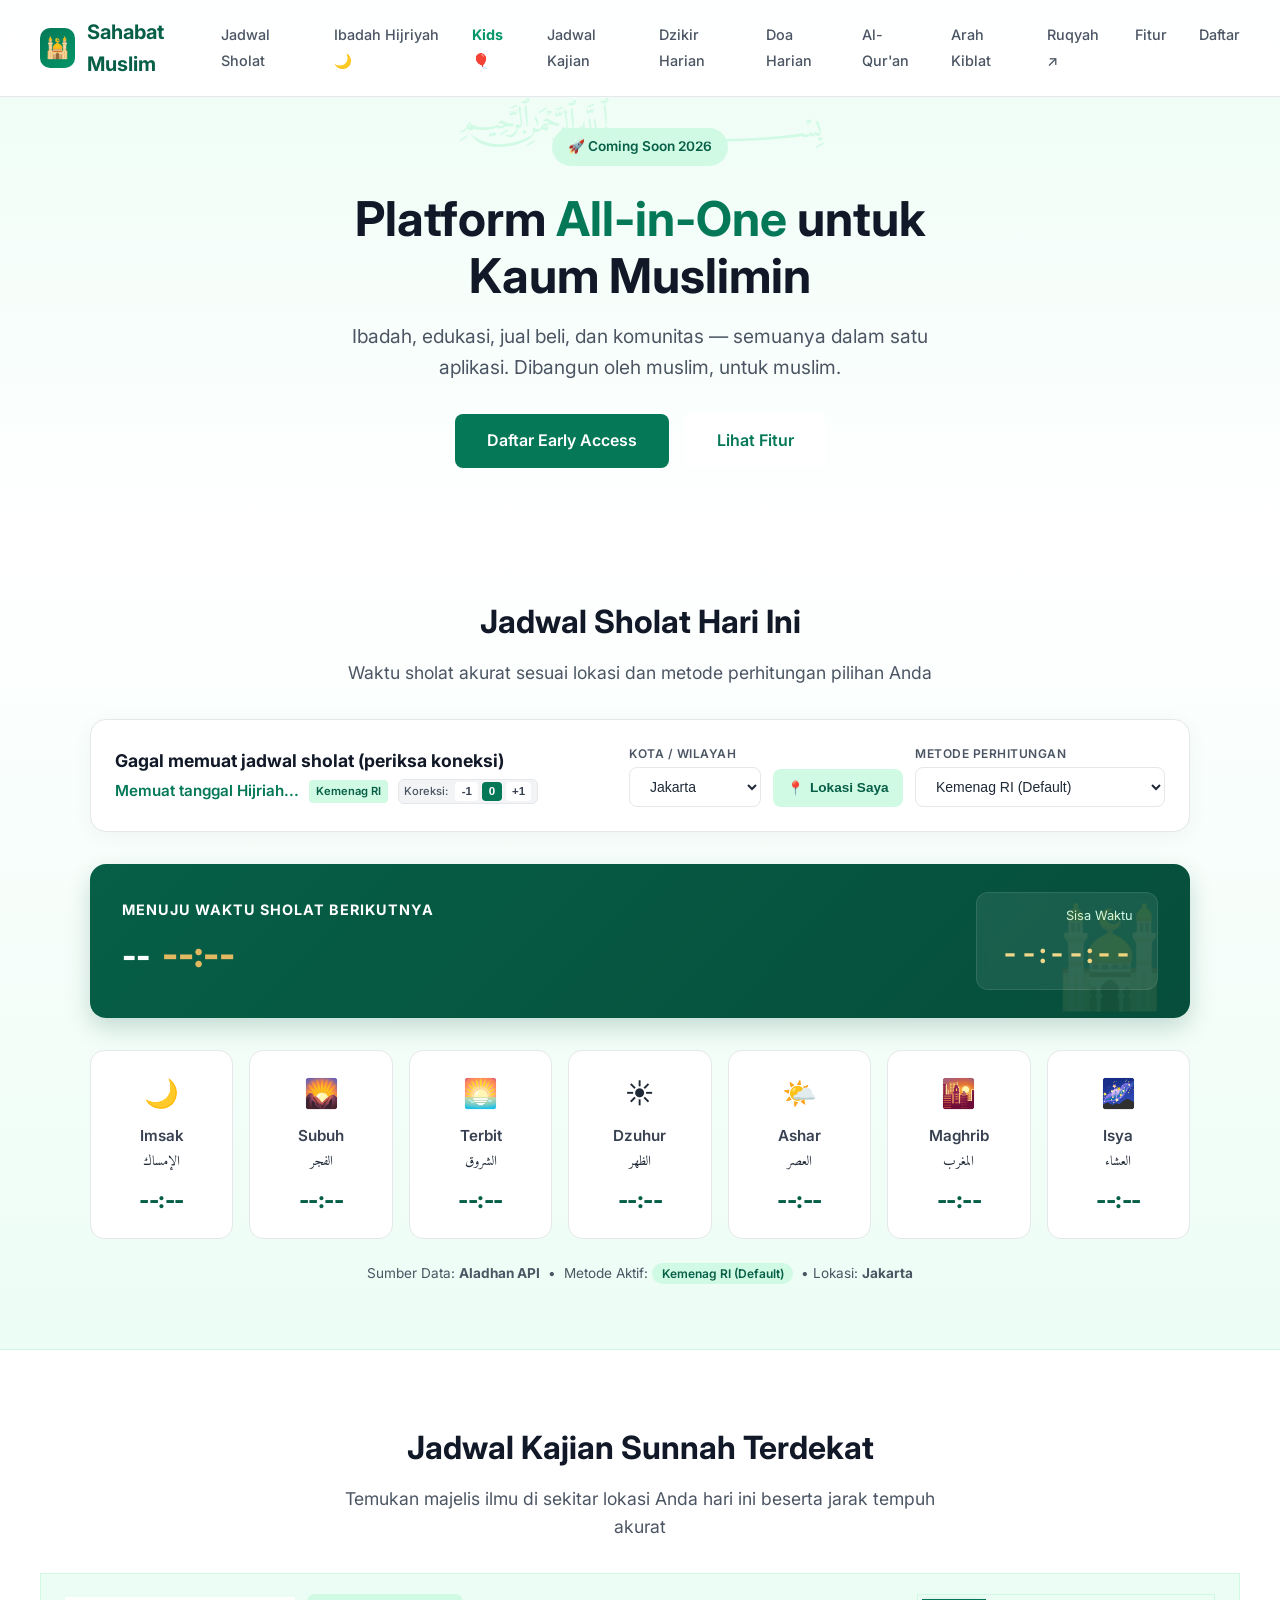
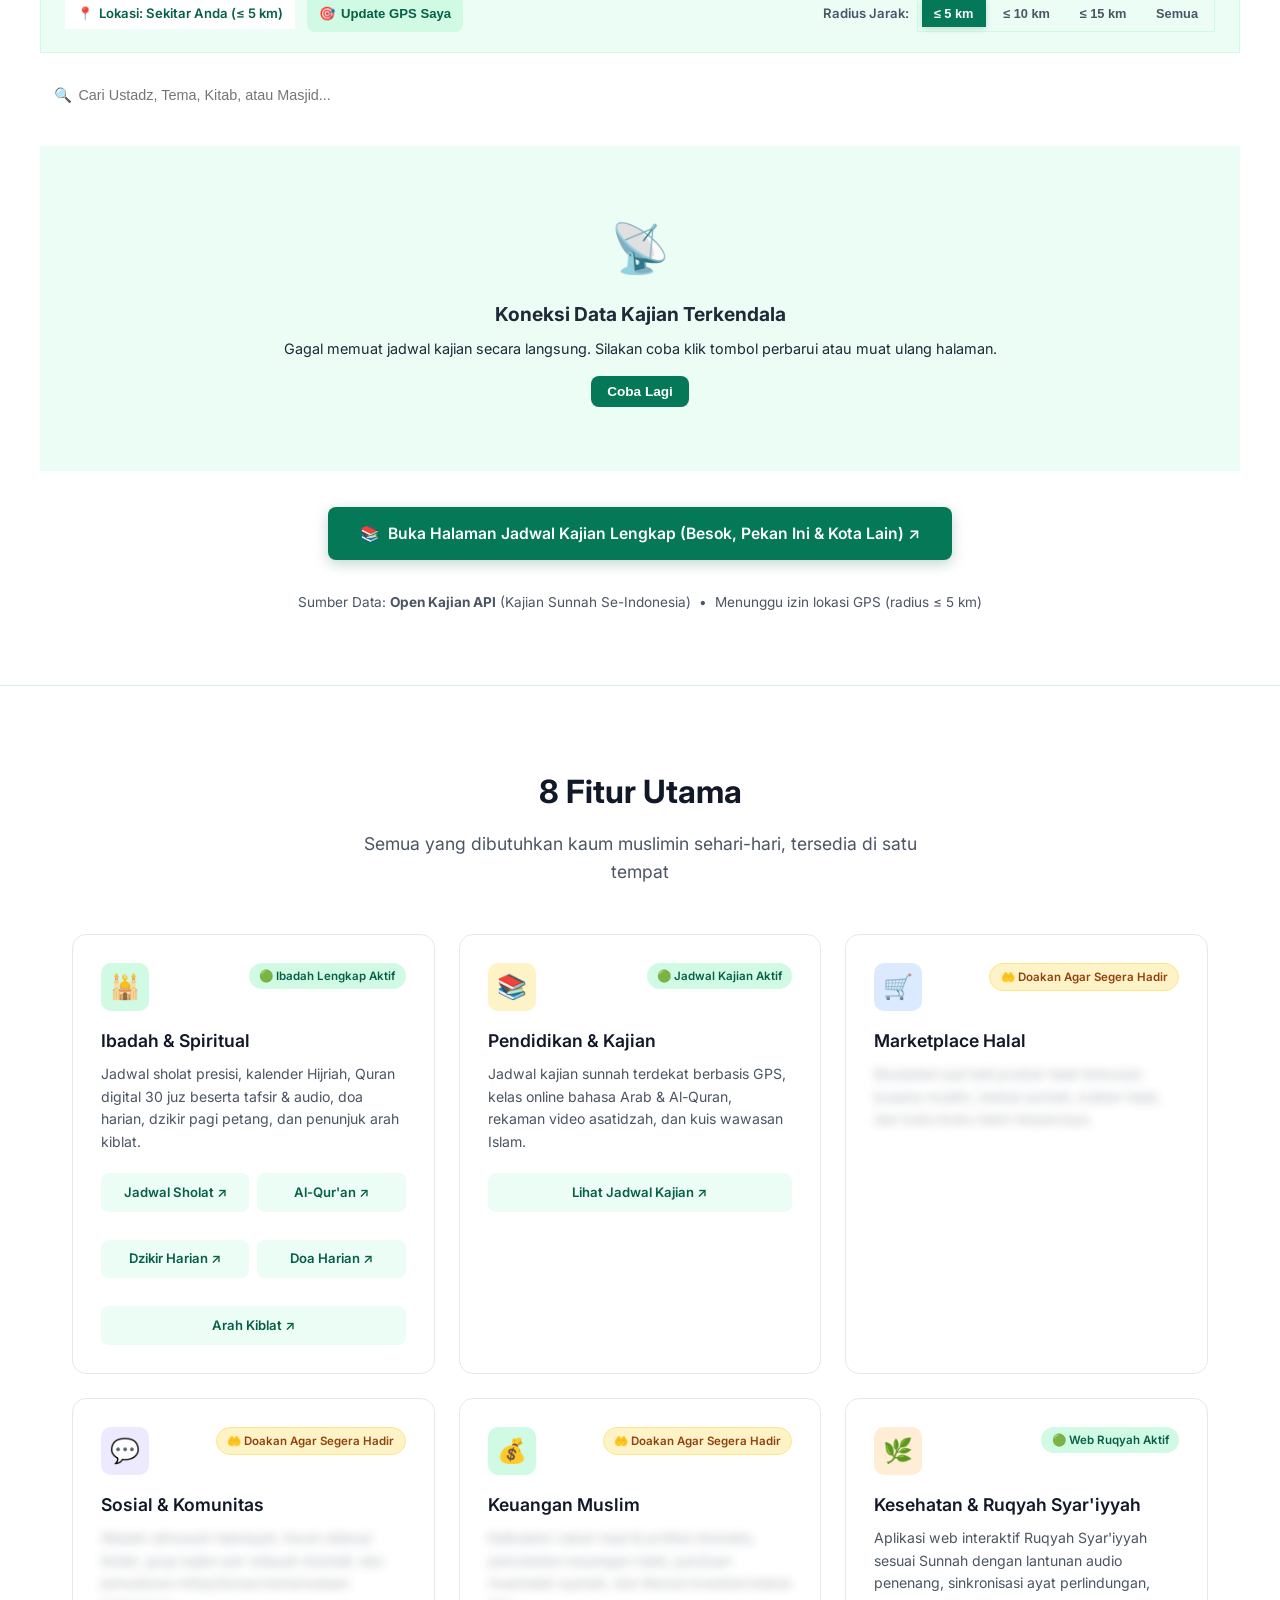
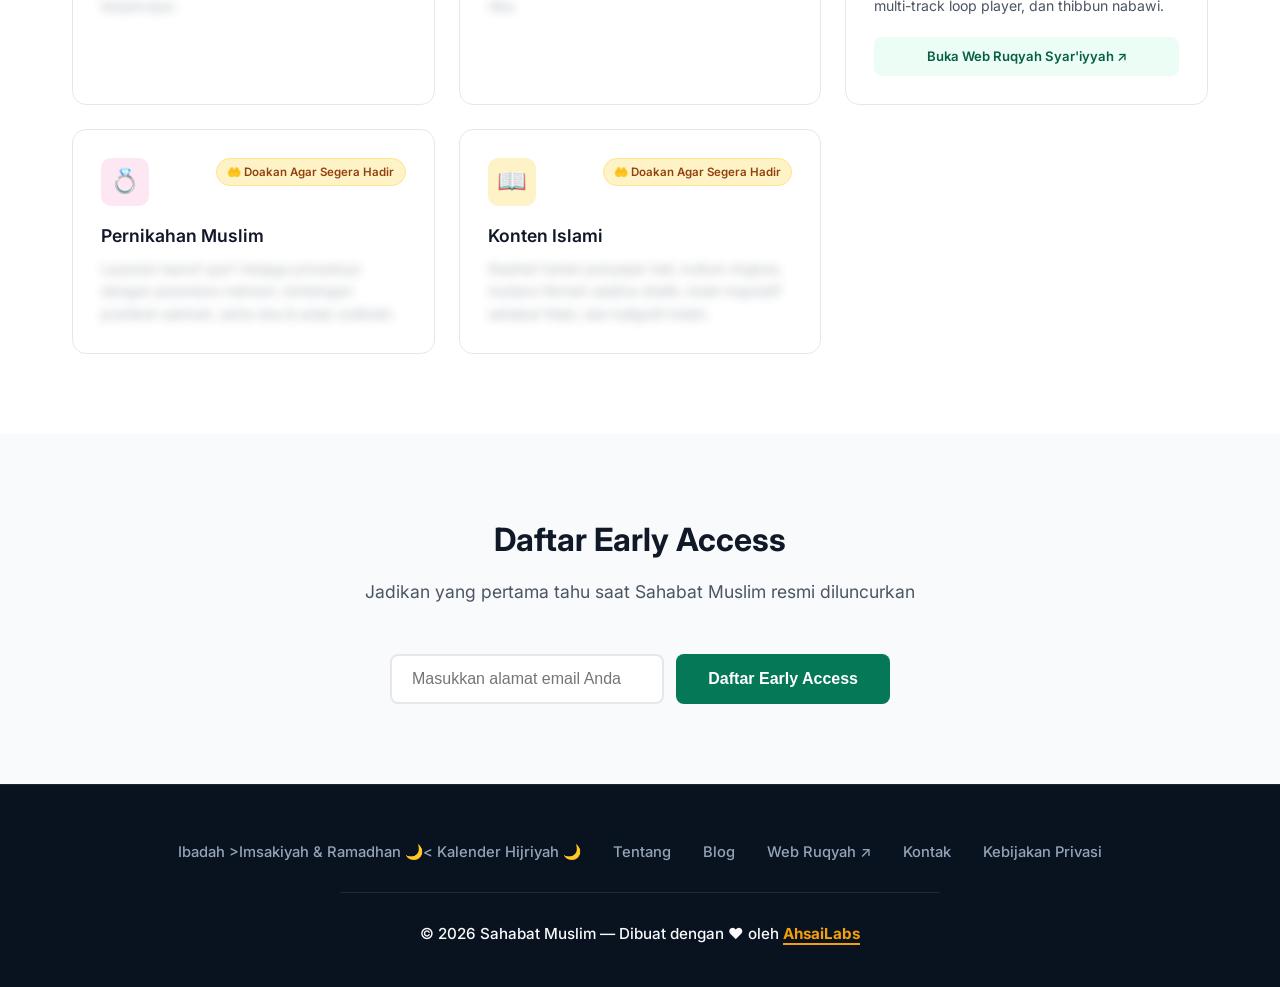
==== index.html @ ee421954 "feat(kids): add Sahabat Muslim Kids hub with 15 curated Sunnah channels and parental timer" ====
<!DOCTYPE html>
<html lang="id">
<head>
    <meta charset="UTF-8">
    <meta name="viewport" content="width=device-width, initial-scale=1.0">
    <title>Sahabat Muslim — Platform All-in-One untuk Kaum Muslimin</title>
    <link rel="preconnect" href="https://fonts.googleapis.com">
    <link href="https://fonts.googleapis.com/css2?family=Inter:wght@400;500;600;700&family=Amiri:wght@400;700&display=swap" rel="stylesheet">
    <style>
        :root {
            --green-900: #064e3b;
            --green-800: #065f46;
            --green-700: #047857;
            --green-600: #059669;
            --green-500: #10b981;
            --green-100: #d1fae5;
            --green-50: #ecfdf5;
            --gold-500: #d4a843;
            --gold-400: #e2b960;
            --gold-300: #f0d78a;
            --white: #ffffff;
            --gray-50: #f9fafb;
            --gray-100: #f3f4f6;
            --gray-200: #e5e7eb;
            --gray-600: #4b5563;
            --gray-700: #374151;
            --gray-800: #1f2937;
            --gray-900: #111827;
        }

        * {
            margin: 0;
            padding: 0;
            box-sizing: border-box;
        }

        body {
            font-family: 'Inter', sans-serif;
            color: var(--gray-800);
            background: var(--white);
            line-height: 1.6;
        }

        .arabic {
            font-family: 'Amiri', serif;
        }

        /* Navigation */
        nav {
            position: fixed;
            top: 0;
            width: 100%;
            background: rgba(255,255,255,0.95);
            backdrop-filter: blur(10px);
            border-bottom: 1px solid var(--gray-200);
            z-index: 100;
            padding: 1rem 2rem;
        }

        .nav-inner {
            max-width: 1200px;
            margin: 0 auto;
            display: flex;
            justify-content: space-between;
            align-items: center;
        }

        .logo {
            display: flex;
            align-items: center;
            gap: 0.75rem;
            text-decoration: none;
            color: var(--green-800);
        }

        .logo-icon {
            width: 40px;
            height: 40px;
            background: linear-gradient(135deg, var(--green-700), var(--green-600));
            border-radius: 10px;
            display: flex;
            align-items: center;
            justify-content: center;
            color: white;
            font-size: 1.25rem;
        }

        .logo-text {
            font-weight: 700;
            font-size: 1.25rem;
        }

        .nav-links {
            display: flex;
            gap: 2rem;
            list-style: none;
        }

        .nav-links a {
            text-decoration: none;
            color: var(--gray-600);
            font-weight: 500;
            font-size: 0.9rem;
            transition: color 0.2s;
        }

        .nav-links a:hover {
            color: var(--green-700);
        }

        .mobile-menu-btn {
            display: none;
            background: transparent;
            border: 1px solid var(--gray-200);
            border-radius: 8px;
            width: 40px;
            height: 40px;
            font-size: 1.35rem;
            color: var(--gray-700);
            cursor: pointer;
            align-items: center;
            justify-content: center;
            transition: all 0.2s;
        }

        .mobile-menu-btn:hover {
            background: var(--gray-100);
            color: var(--green-800);
        }

        .mobile-menu-btn * {
            pointer-events: none;
        }

        /* Hero */
        .hero {
            padding: 8rem 2rem 4rem;
            background: linear-gradient(180deg, var(--green-50) 0%, var(--white) 100%);
            text-align: center;
            position: relative;
            overflow: hidden;
        }

        .hero::before {
            content: '﷽';
            position: absolute;
            top: 6rem;
            left: 50%;
            transform: translateX(-50%);
            font-size: 2rem;
            color: var(--green-100);
            font-family: 'Amiri', serif;
        }

        .hero-badge {
            display: inline-block;
            background: var(--green-100);
            color: var(--green-800);
            padding: 0.5rem 1rem;
            border-radius: 999px;
            font-size: 0.85rem;
            font-weight: 600;
            margin-bottom: 1.5rem;
        }

        .hero h1 {
            font-size: 3rem;
            font-weight: 700;
            color: var(--gray-900);
            margin-bottom: 1rem;
            line-height: 1.2;
        }

        .hero h1 span {
            color: var(--green-700);
        }

        .hero-subtitle {
            font-size: 1.2rem;
            color: var(--gray-600);
            max-width: 600px;
            margin: 0 auto 2rem;
        }

        .hero-cta {
            display: flex;
            gap: 1rem;
            justify-content: center;
            flex-wrap: wrap;
        }

        .btn {
            padding: 0.875rem 2rem;
            border-radius: 8px;
            font-weight: 600;
            font-size: 1rem;
            text-decoration: none;
            transition: all 0.2s;
            border: none;
            cursor: pointer;
        }

        .btn-primary {
            background: var(--green-700);
            color: white;
        }

        .btn-primary:hover {
            background: var(--green-800);
            transform: translateY(-1px);
        }

        .btn-secondary {
            background: white;
            color: var(--green-700);
            border: 2px solid var(--green-200);
        }

        .btn-secondary:hover {
            border-color: var(--green-500);
            background: var(--green-50);
        }

        /* Features */
        .features {
            padding: 5rem 2rem;
            max-width: 1200px;
            margin: 0 auto;
        }

        .section-header {
            text-align: center;
            margin-bottom: 3rem;
        }

        .section-header h2 {
            font-size: 2rem;
            font-weight: 700;
            color: var(--gray-900);
            margin-bottom: 0.75rem;
        }

        .section-header p {
            color: var(--gray-600);
            font-size: 1.1rem;
            max-width: 600px;
            margin: 0 auto;
        }

        .features-grid {
            display: grid;
            grid-template-columns: repeat(auto-fit, minmax(280px, 1fr));
            gap: 1.5rem;
        }

        .feature-card {
            padding: 1.75rem;
            border-radius: 14px;
            border: 1px solid var(--gray-200);
            background: var(--white);
            transition: all 0.3s;
            display: flex;
            flex-direction: column;
            justify-content: flex-start;
            position: relative;
        }

        .feature-card:hover {
            border-color: var(--green-200);
            box-shadow: 0 4px 20px rgba(5, 150, 105, 0.08);
            transform: translateY(-2px);
        }

        .feature-card-header {
            display: flex;
            justify-content: space-between;
            align-items: flex-start;
            margin-bottom: 1rem;
            gap: 0.5rem;
        }

        .feature-icon {
            width: 48px;
            height: 48px;
            border-radius: 10px;
            display: flex;
            align-items: center;
            justify-content: center;
            font-size: 1.5rem;
            flex-shrink: 0;
        }

        .feature-status-badge {
            display: inline-flex;
            align-items: center;
            gap: 0.3rem;
            padding: 0.25rem 0.65rem;
            border-radius: 999px;
            font-size: 0.72rem;
            font-weight: 600;
            white-space: nowrap;
        }

        .feature-status-badge.status-live {
            background: var(--green-100);
            color: var(--green-800);
            border: 1px solid var(--green-200);
        }

        .feature-status-badge.status-pending {
            background: #fef3c7;
            color: #92400e;
            border: 1px solid #fde68a;
        }

        .feature-card h3 {
            font-size: 1.1rem;
            font-weight: 600;
            color: var(--gray-900);
            margin-bottom: 0.5rem;
        }

        .feature-detail p {
            color: var(--gray-600);
            font-size: 0.88rem;
            line-height: 1.6;
            margin: 0;
        }

        /* Detail diblur untuk fitur yang belum tersedia kecuali jika ?isdev=1 */
        .feature-card.is-pending .feature-detail {
            position: relative;
            filter: blur(5px);
            opacity: 0.45;
            user-select: none;
            -webkit-user-select: none;
            pointer-events: none;
            transition: filter 0.3s ease, opacity 0.3s ease;
        }

        body.is-dev .feature-card.is-pending .feature-detail {
            filter: none !important;
            opacity: 1 !important;
            user-select: auto !important;
            -webkit-user-select: auto !important;
            pointer-events: auto !important;
        }

        .feature-card-btn {
            display: inline-flex;
            align-items: center;
            justify-content: center;
            width: 100%;
            padding: 0.55rem 0.85rem;
            border-radius: 8px;
            font-size: 0.82rem;
            font-weight: 600;
            text-decoration: none;
            margin-top: 1.25rem;
            cursor: pointer;
            transition: all 0.2s ease;
            box-sizing: border-box;
            border: none;
        }

        .feature-card-btn.btn-live {
            background: var(--green-50);
            color: var(--green-800);
            border: 1px solid var(--green-200);
        }

        .feature-card-btn.btn-live:hover {
            background: var(--green-700);
            color: #ffffff;
            border-color: var(--green-700);
        }

        .fi-green { background: var(--green-100); color: var(--green-700); }
        .fi-gold { background: #fef3c7; color: #b45309; }
        .fi-blue { background: #dbeafe; color: #1d4ed8; }
        .fi-purple { background: #ede9fe; color: #7c3aed; }
        .fi-pink { background: #fce7f3; color: #be185d; }
        .fi-orange { background: #ffedd5; color: #c2410c; }



        /* Email Signup */
        .signup {
            padding: 5rem 2rem;
            text-align: center;
            background: var(--gray-50);
        }

        .signup-form {
            display: flex;
            gap: 0.75rem;
            justify-content: center;
            flex-wrap: wrap;
            max-width: 500px;
            margin: 1.5rem auto 0;
        }

        .signup-form input {
            flex: 1;
            min-width: 250px;
            padding: 0.875rem 1.25rem;
            border: 2px solid var(--gray-200);
            border-radius: 8px;
            font-size: 1rem;
            outline: none;
            transition: border-color 0.2s;
        }

        .signup-form input:focus {
            border-color: var(--green-500);
        }

        /* Footer */
        footer {
            padding: 3.5rem 2rem 2.5rem;
            background: #09131f;
            color: #e2e8f0;
            text-align: center;
            border-top: 1px solid rgba(255, 255, 255, 0.08);
        }

        .footer-inner {
            max-width: 1200px;
            margin: 0 auto;
        }

        .footer-links {
            display: flex;
            gap: 2rem;
            justify-content: center;
            margin-bottom: 1.5rem;
            flex-wrap: wrap;
        }

        .footer-links a {
            color: #94a3b8;
            text-decoration: none;
            font-size: 0.92rem;
            font-weight: 500;
            transition: color 0.2s;
        }

        .footer-links a:hover {
            color: #ffffff;
        }

        .footer-divider {
            border-top: 1px solid #1e293b;
            margin: 1.75rem auto;
            max-width: 600px;
        }

        .footer-copy {
            font-size: 0.95rem;
            color: #f8fafc;
            line-height: 1.7;
            font-weight: 500;
        }

        .footer-copy a {
            color: #f59e0b;
            font-weight: 700;
            text-decoration: underline;
            text-underline-offset: 4px;
            text-decoration-thickness: 1.5px;
            transition: color 0.2s, text-decoration-color 0.2s;
        }

        .footer-copy a:hover {
            color: #fbbf24;
            text-decoration-color: #fbbf24;
        }

        /* Jadwal Sholat Section */
        .prayer-section {
            padding: 4rem 2rem;
            background: linear-gradient(180deg, #ffffff 0%, var(--green-50) 100%);
            border-bottom: 1px solid var(--green-100);
        }

        .prayer-container {
            max-width: 1100px;
            margin: 0 auto;
        }

        .prayer-topbar {
            background: white;
            padding: 1.5rem;
            border-radius: 16px;
            border: 1px solid var(--gray-200);
            box-shadow: 0 4px 20px rgba(6, 78, 59, 0.05);
            margin-bottom: 2rem;
            display: flex;
            flex-wrap: wrap;
            gap: 1.25rem;
            justify-content: space-between;
            align-items: center;
        }

        .prayer-info-meta {
            display: flex;
            flex-direction: column;
            gap: 0.25rem;
        }

        .prayer-date-gregorian {
            font-size: 1.1rem;
            font-weight: 700;
            color: var(--gray-900);
        }

        .prayer-hijri-wrap {
            display: flex;
            align-items: center;
            gap: 0.6rem;
            flex-wrap: wrap;
        }

        .prayer-date-hijri {
            font-size: 0.95rem;
            color: var(--green-700);
            font-weight: 600;
        }

        .hijri-source-tag {
            font-size: 0.7rem;
            background: var(--green-100);
            color: var(--green-800);
            padding: 0.15rem 0.45rem;
            border-radius: 4px;
            font-weight: 600;
        }

        .hijri-adj-controls {
            display: inline-flex;
            align-items: center;
            gap: 0.25rem;
            background: var(--gray-100);
            padding: 0.15rem 0.35rem;
            border-radius: 6px;
            border: 1px solid var(--gray-200);
        }

        .hijri-adj-label {
            font-size: 0.7rem;
            color: var(--gray-600);
            font-weight: 500;
            padding-right: 0.2rem;
        }

        .hijri-adj-btn {
            background: white;
            border: 1px solid var(--gray-300);
            border-radius: 4px;
            padding: 0.15rem 0.4rem;
            font-size: 0.72rem;
            font-weight: 600;
            color: var(--gray-700);
            cursor: pointer;
            line-height: 1.2;
            transition: all 0.15s;
        }

        .hijri-adj-btn:hover {
            background: var(--green-50);
            border-color: var(--green-600);
            color: var(--green-800);
        }

        .hijri-adj-btn.active {
            background: var(--green-700);
            border-color: var(--green-700);
            color: white;
        }

        .prayer-controls {
            display: flex;
            flex-wrap: wrap;
            gap: 0.75rem;
            align-items: center;
        }

        .prayer-control-group {
            display: flex;
            flex-direction: column;
            gap: 0.25rem;
        }

        .prayer-control-group label {
            font-size: 0.75rem;
            font-weight: 600;
            text-transform: uppercase;
            letter-spacing: 0.5px;
            color: var(--gray-600);
        }

        .prayer-select {
            padding: 0.6rem 1rem;
            border: 1.5px solid var(--gray-200);
            border-radius: 8px;
            font-size: 0.875rem;
            color: var(--gray-800);
            background: white;
            outline: none;
            cursor: pointer;
            transition: all 0.2s;
            max-width: 250px;
        }

        .prayer-select:focus {
            border-color: var(--green-500);
            box-shadow: 0 0 0 3px rgba(16, 185, 129, 0.15);
        }

        .btn-gps {
            padding: 0.6rem 0.9rem;
            background: var(--green-100);
            color: var(--green-800);
            border: 1px solid var(--green-200);
            border-radius: 8px;
            font-size: 0.85rem;
            font-weight: 600;
            cursor: pointer;
            transition: all 0.2s;
            align-self: flex-end;
            display: flex;
            align-items: center;
            gap: 0.35rem;
            height: 38px;
        }

        .btn-gps:hover {
            background: var(--green-600);
            color: white;
        }

        /* Next Prayer Banner */
        .prayer-banner {
            background: linear-gradient(135deg, var(--green-800) 0%, var(--green-900) 100%);
            color: white;
            border-radius: 16px;
            padding: 1.75rem 2rem;
            margin-bottom: 2rem;
            display: flex;
            flex-wrap: wrap;
            justify-content: space-between;
            align-items: center;
            gap: 1.5rem;
            position: relative;
            overflow: hidden;
            box-shadow: 0 10px 25px rgba(6, 78, 59, 0.2);
        }

        .prayer-banner::after {
            content: '🕌';
            position: absolute;
            right: 20px;
            bottom: -15px;
            font-size: 6rem;
            opacity: 0.1;
            pointer-events: none;
        }

        .prayer-banner-text h3 {
            font-size: 0.9rem;
            text-transform: uppercase;
            letter-spacing: 1px;
            color: var(--green-200);
            margin-bottom: 0.35rem;
        }

        .prayer-banner-name {
            font-size: 2rem;
            font-weight: 800;
            color: var(--white);
            display: flex;
            align-items: baseline;
            gap: 0.75rem;
        }

        .prayer-banner-name .banner-time {
            color: var(--gold-400);
            font-size: 2.25rem;
        }

        .prayer-countdown-wrap {
            text-align: right;
            background: rgba(255, 255, 255, 0.08);
            backdrop-filter: blur(5px);
            padding: 0.85rem 1.5rem;
            border-radius: 12px;
            border: 1px solid rgba(255, 255, 255, 0.1);
        }

        .prayer-countdown-label {
            font-size: 0.8rem;
            color: var(--green-100);
            margin-bottom: 0.25rem;
        }

        .prayer-countdown-val {
            font-size: 1.75rem;
            font-weight: 700;
            color: var(--gold-300);
            letter-spacing: 1px;
            font-variant-numeric: tabular-nums;
        }

        /* Prayer Cards Grid */
        .prayer-grid {
            display: grid;
            grid-template-columns: repeat(auto-fit, minmax(130px, 1fr));
            gap: 1rem;
        }

        .prayer-card {
            background: white;
            border: 1.5px solid var(--gray-200);
            border-radius: 14px;
            padding: 1.25rem 1rem;
            text-align: center;
            transition: all 0.3s;
            position: relative;
        }

        .prayer-card:hover {
            transform: translateY(-3px);
            box-shadow: 0 6px 20px rgba(6, 78, 59, 0.08);
            border-color: var(--green-500);
        }

        .prayer-card.active {
            border-color: var(--green-600);
            background: linear-gradient(180deg, var(--green-50) 0%, #ffffff 100%);
            box-shadow: 0 0 0 2px var(--green-500), 0 8px 20px rgba(16, 185, 129, 0.15);
        }

        .prayer-card.active::before {
            content: 'Sedang Berlangsung';
            position: absolute;
            top: -10px;
            left: 50%;
            transform: translateX(-50%);
            background: var(--green-600);
            color: white;
            font-size: 0.65rem;
            font-weight: 700;
            padding: 0.15rem 0.5rem;
            border-radius: 999px;
            white-space: nowrap;
        }

        .prayer-card-icon {
            font-size: 1.75rem;
            margin-bottom: 0.5rem;
        }

        .prayer-card-name {
            font-size: 0.95rem;
            font-weight: 600;
            color: var(--gray-700);
            margin-bottom: 0.25rem;
        }

        .prayer-card-name-ar {
            font-family: 'Amiri', serif;
            font-size: 0.85rem;
            color: var(--gray-500);
            margin-bottom: 0.5rem;
        }

        .prayer-card-time {
            font-size: 1.4rem;
            font-weight: 800;
            color: var(--green-800);
            letter-spacing: -0.5px;
        }

        .prayer-method-note {
            margin-top: 1.5rem;
            text-align: center;
            font-size: 0.85rem;
            color: var(--gray-600);
            display: flex;
            align-items: center;
            justify-content: center;
            gap: 0.5rem;
            flex-wrap: wrap;
        }

        .prayer-method-badge {
            background: var(--green-100);
            color: var(--green-800);
            padding: 0.2rem 0.6rem;
            border-radius: 999px;
            font-size: 0.75rem;
            font-weight: 600;
        }

        /* Jadwal Kajian Section */
        .kajian-section {
            padding: 4.5rem 2rem;
            background: #ffffff;
            border-bottom: 1px solid var(--green-100);
        }

        .kajian-container {
            max-width: 1200px;
            margin: 0 auto;
        }

        .kajian-topbar {
            display: flex;
            flex-wrap: wrap;
            justify-content: space-between;
            align-items: center;
            gap: 1rem;
            margin-bottom: 1.5rem;
            padding: 1.25rem 1.5rem;
            background: var(--green-50);
            border: 1px solid var(--green-100);
            border-radius: var(--radius-lg);
        }

        .kajian-loc-status {
            display: flex;
            align-items: center;
            gap: 0.75rem;
            flex-wrap: wrap;
        }

        .loc-badge {
            display: inline-flex;
            align-items: center;
            gap: 0.4rem;
            padding: 0.35rem 0.75rem;
            background: #ffffff;
            border: 1px solid var(--green-200);
            border-radius: var(--radius-full);
            font-size: 0.82rem;
            font-weight: 600;
            color: var(--green-800);
        }

        .loc-badge.active {
            background: var(--green-700);
            color: #ffffff;
            border-color: var(--green-700);
        }

        .kajian-filters {
            display: flex;
            flex-wrap: wrap;
            gap: 0.75rem;
            align-items: center;
            margin-bottom: 2rem;
        }

        .kajian-search-wrap {
            position: relative;
            flex: 1 1 280px;
        }

        .kajian-search-input {
            width: 100%;
            padding: 0.65rem 1rem 0.65rem 2.4rem;
            border: 1.5px solid var(--green-200);
            border-radius: var(--radius-md);
            background: #ffffff;
            font-size: 0.9rem;
            color: var(--gray-800);
            outline: none;
            transition: all 0.2s ease;
        }

        .kajian-search-input:focus {
            border-color: var(--green-600);
            box-shadow: 0 0 0 3px rgba(10, 92, 54, 0.12);
        }

        .kajian-search-icon {
            position: absolute;
            left: 0.85rem;
            top: 50%;
            transform: translateY(-50%);
            font-size: 0.9rem;
            color: var(--gray-400);
            pointer-events: none;
        }

        .radius-pill-group {
            display: flex;
            gap: 0.35rem;
            background: var(--green-50);
            padding: 0.25rem;
            border-radius: var(--radius-md);
            border: 1px solid var(--green-100);
        }

        .radius-pill {
            padding: 0.4rem 0.75rem;
            border-radius: var(--radius-sm);
            border: none;
            background: transparent;
            font-size: 0.8rem;
            font-weight: 600;
            color: var(--gray-600);
            cursor: pointer;
            transition: all 0.2s ease;
        }

        .radius-pill:hover {
            color: var(--green-700);
        }

        .radius-pill.active {
            background: var(--green-700);
            color: #ffffff;
            box-shadow: 0 2px 6px rgba(10, 92, 54, 0.2);
        }

        .kajian-grid {
            display: grid;
            grid-template-columns: repeat(auto-fill, minmax(350px, 1fr));
            gap: 1.5rem;
        }

        .kajian-card {
            background: #ffffff;
            border: 1.5px solid var(--green-100);
            border-radius: var(--radius-lg);
            padding: 1.5rem;
            display: flex;
            flex-direction: column;
            justify-content: space-between;
            transition: all 0.25s ease;
            position: relative;
            overflow: hidden;
        }

        .kajian-card:hover {
            border-color: var(--green-400);
            transform: translateY(-3px);
            box-shadow: 0 12px 24px -10px rgba(10, 92, 54, 0.15);
        }

        .kajian-card-top {
            display: flex;
            align-items: center;
            justify-content: space-between;
            gap: 0.5rem;
            margin-bottom: 0.85rem;
        }

        .distance-tag {
            display: inline-flex;
            align-items: center;
            gap: 0.3rem;
            padding: 0.3rem 0.65rem;
            border-radius: var(--radius-full);
            font-size: 0.75rem;
            font-weight: 700;
            background: var(--green-100);
            color: var(--green-800);
            letter-spacing: 0.02em;
        }

        .distance-tag.near {
            background: #ecfdf5;
            color: #047857;
            border: 1px solid #a7f3d0;
        }

        .distance-tag.mid {
            background: #fffbeb;
            color: #b45309;
            border: 1px solid #fde68a;
        }

        .distance-tag.far {
            background: var(--gray-100);
            color: var(--gray-600);
        }

        .time-status-tag {
            display: inline-flex;
            align-items: center;
            gap: 0.25rem;
            padding: 0.25rem 0.6rem;
            border-radius: var(--radius-full);
            font-size: 0.72rem;
            font-weight: 700;
            letter-spacing: 0.02em;
            white-space: nowrap;
        }

        .time-status-tag.ongoing {
            background: #dcfce7;
            color: #15803d;
            border: 1px solid #86efac;
            animation: pulseOngoing 2s infinite ease-in-out;
        }

        .time-status-tag.upcoming {
            background: #e0f2fe;
            color: #0369a1;
            border: 1px solid #7dd3fc;
        }

        .time-status-tag.passed {
            background: #f3f4f6;
            color: #6b7280;
            border: 1px solid #e5e7eb;
        }

        @keyframes pulseOngoing {
            0%, 100% { opacity: 1; }
            50% { opacity: 0.75; }
        }

        .audience-tag {
            font-size: 0.72rem;
            font-weight: 600;
            padding: 0.25rem 0.55rem;
            border-radius: var(--radius-sm);
            background: var(--gold-100);
            color: var(--gold-800);
        }

        .kajian-speaker {
            font-size: 0.85rem;
            font-weight: 700;
            color: var(--gold-700);
            margin-bottom: 0.35rem;
            display: flex;
            align-items: center;
            gap: 0.35rem;
        }

        .kajian-title {
            font-size: 1.1rem;
            font-weight: 800;
            color: var(--gray-900);
            line-height: 1.4;
            margin-bottom: 0.75rem;
        }

        .kajian-meta {
            margin-top: auto;
            padding-top: 1rem;
            border-top: 1px solid var(--gray-100);
            display: flex;
            flex-direction: column;
            gap: 0.5rem;
            font-size: 0.82rem;
            color: var(--gray-600);
        }

        .kajian-meta-row {
            display: flex;
            align-items: flex-start;
            gap: 0.5rem;
        }

        .kajian-meta-icon {
            font-size: 0.95rem;
            line-height: 1.2;
            flex-shrink: 0;
        }

        .kajian-actions {
            margin-top: 1.25rem;
            padding-top: 1rem;
            border-top: 1px dashed var(--gray-200);
            display: flex;
            gap: 0.5rem;
        }

        .btn-maps {
            flex: 1;
            display: inline-flex;
            align-items: center;
            justify-content: center;
            gap: 0.4rem;
            padding: 0.55rem 0.85rem;
            background: var(--green-50);
            border: 1.5px solid var(--green-200);
            color: var(--green-800);
            border-radius: var(--radius-md);
            font-size: 0.8rem;
            font-weight: 700;
            text-decoration: none;
            transition: all 0.2s ease;
        }

        .btn-maps:hover {
            background: var(--green-700);
            color: #ffffff;
            border-color: var(--green-700);
        }

        .btn-share {
            display: inline-flex;
            align-items: center;
            justify-content: center;
            padding: 0.55rem 0.75rem;
            background: #ffffff;
            border: 1.5px solid var(--gray-200);
            color: var(--gray-700);
            border-radius: var(--radius-md);
            font-size: 0.8rem;
            font-weight: 600;
            cursor: pointer;
            transition: all 0.2s ease;
        }

        .btn-share:hover {
            background: var(--gray-50);
            border-color: var(--gray-300);
        }

        .kajian-empty {
            grid-column: 1 / -1;
            text-align: center;
            padding: 4rem 2rem;
            background: var(--green-50);
            border: 2px dashed var(--green-200);
            border-radius: var(--radius-lg);
        }

        .kajian-empty-icon {
            font-size: 3rem;
            margin-bottom: 0.75rem;
        }

        .kajian-empty h3 {
            font-size: 1.2rem;
            color: var(--gray-800);
            margin-bottom: 0.5rem;
        }

        .kajian-empty p {
            font-size: 0.9rem;
            color: var(--gray-500);
        }

        /* Responsive */
        @media (max-width: 768px) {
            .hero h1 { font-size: 2rem; }
            .mobile-menu-btn { display: inline-flex; }
            .nav-links {
                position: fixed;
                top: 70px;
                left: 0;
                width: 100%;
                background: rgba(255, 255, 255, 0.98);
                backdrop-filter: blur(12px);
                -webkit-backdrop-filter: blur(12px);
                border-bottom: 1px solid var(--gray-200);
                box-shadow: 0 12px 30px rgba(0,0,0,0.12);
                flex-direction: column;
                gap: 0;
                padding: 0.5rem 1.25rem 1.25rem;
                max-height: calc(100vh - 70px);
                overflow-y: auto;
                display: none;
                z-index: 99;
            }
            .nav-links.active {
                display: flex;
                animation: navSlideDown 0.2s ease-out forwards;
            }
            .nav-links li {
                border-bottom: 1px solid var(--gray-100);
            }
            .nav-links li:last-child {
                border-bottom: none;
            }
            .nav-links a {
                display: flex;
                align-items: center;
                padding: 0.8rem 0.5rem;
                font-size: 0.95rem;
                font-weight: 600;
                color: var(--gray-800);
            }
            .nav-links a:hover,
            .nav-links a.active {
                color: var(--green-700);
                background: var(--green-50);
                border-radius: 8px;
            }

            .prayer-topbar { flex-direction: column; align-items: stretch; }
            .prayer-controls { flex-direction: column; align-items: stretch; }
            .prayer-select { max-width: 100%; }
            .btn-gps { align-self: stretch; justify-content: center; }
            .prayer-banner { flex-direction: column; text-align: center; }
            .prayer-banner-name { justify-content: center; }
            .prayer-countdown-wrap { text-align: center; }
            .prayer-grid { grid-template-columns: repeat(2, 1fr); }
            .kajian-grid { grid-template-columns: 1fr; }
            .kajian-topbar { flex-direction: column; align-items: stretch; }
            .radius-pill-group { overflow-x: auto; }
        }

        @keyframes navSlideDown {
            from { opacity: 0; transform: translateY(-8px); }
            to { opacity: 1; transform: translateY(0); }
        }

    </style>
</head>

<body>

    <!-- Navigation -->
    <nav>
        <div class="nav-inner">
            <a href="#" class="logo">
                <div class="logo-icon">🕌</div>
                <span class="logo-text">Sahabat Muslim</span>
            </a>
            <button class="mobile-menu-btn" id="mobile-menu-toggle" aria-label="Menu Navigasi" onclick="toggleMobileMenu(event)">
                <span>☰</span>
            </button>
            <ul class="nav-links">
                <li><a href="#jadwal-sholat">Jadwal Sholat</a></li>
                <li><a href="/ramadhan">Ibadah Hijriyah 🌙</a></li>
                <li><a href="/kids" style="color: var(--green-600, #059669); font-weight: 700;">Kids 🎈</a></li>
                <li><a href="/kajian">Jadwal Kajian</a></li>
                <li><a href="/dzikir">Dzikir Harian</a></li>
                <li><a href="/doa">Doa Harian</a></li>
                <li><a href="/quran">Al-Qur'an</a></li>
                <li><a href="/kiblat">Arah Kiblat</a></li>
                <li><a href="https://ruqyah.ahsailabs.my.id/" target="_blank" rel="noopener noreferrer">Ruqyah ↗</a></li>
                <li><a href="#fitur">Fitur</a></li>
                <li><a href="#daftar">Daftar</a></li>
            </ul>
        </div>
    </nav>

    <!-- Hero -->
    <section class="hero">
        <div class="hero-badge">🚀 Coming Soon 2026</div>
        <h1>Platform <span>All-in-One</span> untuk<br>Kaum Muslimin</h1>
        <p class="hero-subtitle">
            Ibadah, edukasi, jual beli, dan komunitas — semuanya dalam satu aplikasi. 
            Dibangun oleh muslim, untuk muslim.
        </p>
        <div class="hero-cta">
            <a href="#daftar" class="btn btn-primary">Daftar Early Access</a>
            <a href="#fitur" class="btn btn-secondary">Lihat Fitur</a>
        </div>
    </section>

    <!-- Jadwal Sholat -->
    <section class="prayer-section" id="jadwal-sholat">
        <div class="prayer-container">
            <div class="section-header" style="margin-bottom: 2rem;">
                <h2>Jadwal Sholat Hari Ini</h2>
                <p>Waktu sholat akurat sesuai lokasi dan metode perhitungan pilihan Anda</p>
            </div>

            <!-- Top Controls & Info -->
            <div class="prayer-topbar">
                <div class="prayer-info-meta">
                    <div class="prayer-date-gregorian" id="prayer-gregorian-date">Memuat tanggal...</div>
                    <div class="prayer-hijri-wrap">
                        <span class="prayer-date-hijri" id="prayer-hijri-date">Memuat tanggal Hijriah...</span>
                        <span class="hijri-source-tag" id="hijri-source-label">Kemenag RI</span>
                        <div class="hijri-adj-controls" title="Koreksi Tanggal Hijriah jika ada perbedaan hisab/rukyat">
                            <span class="hijri-adj-label">Koreksi:</span>
                            <button type="button" class="hijri-adj-btn" id="adj-btn-minus1" onclick="setHijriAdjustment(-1)">-1</button>
                            <button type="button" class="hijri-adj-btn active" id="adj-btn-0" onclick="setHijriAdjustment(0)">0</button>
                            <button type="button" class="hijri-adj-btn" id="adj-btn-plus1" onclick="setHijriAdjustment(1)">+1</button>
                        </div>
                    </div>
                </div>

                <div class="prayer-controls">
                    <div class="prayer-control-group">
                        <label for="city-select">Kota / Wilayah</label>
                        <select id="city-select" class="prayer-select" onchange="onCityChange(this.value)">
                            <option value="Jakarta" selected>Jakarta</option>
                            <option value="Bandung">Bandung</option>
                            <option value="Surabaya">Surabaya</option>
                            <option value="Semarang">Semarang</option>
                            <option value="Yogyakarta">Yogyakarta</option>
                            <option value="Medan">Medan</option>
                            <option value="Makassar">Makassar</option>
                            <option value="Palembang">Palembang</option>
                            <option value="Banda Aceh">Banda Aceh</option>
                            <option value="Padang">Padang</option>
                            <option value="Banjarmasin">Banjarmasin</option>
                            <option value="Balikpapan">Balikpapan</option>
                            <option value="Samarinda">Samarinda</option>
                            <option value="Pontianak">Pontianak</option>
                            <option value="Denpasar">Denpasar</option>
                            <option value="Mataram">Mataram</option>
                            <option value="Kupang">Kupang</option>
                            <option value="Manado">Manado</option>
                            <option value="Ambon">Ambon</option>
                            <option value="Jayapura">Jayapura</option>
                        </select>
                    </div>

                    <button type="button" class="btn-gps" onclick="detectGPSLocation()" id="btn-gps" title="Gunakan Lokasi Saat Ini (GPS)">
                        <span>📍</span> Lokasi Saya
                    </button>

                    <div class="prayer-control-group">
                        <label for="method-select">Metode Perhitungan</label>
                        <select id="method-select" class="prayer-select" onchange="onMethodChange(this.value)">
                            <option value="20" selected>Kemenag RI (Default)</option>
                            <option value="11">MUIS (Singapura)</option>
                            <option value="17">JAKIM (Malaysia)</option>
                            <option value="3">Muslim World League (MWL)</option>
                            <option value="4">Umm Al-Qura (Makkah)</option>
                            <option value="2">ISNA (Amerika Utara)</option>
                            <option value="5">Egyptian General Authority</option>
                            <option value="1">Univ. Islamic Sciences (Karachi)</option>
                            <option value="13">Diyanet (Turki)</option>
                            <option value="15">Moonsighting Committee</option>
                            <option value="16">Dubai</option>
                            <option value="8">Gulf Region</option>
                            <option value="9">Kuwait</option>
                            <option value="10">Qatar</option>
                            <option value="21">Morocco</option>
                            <option value="23">Jordan</option>
                        </select>
                    </div>
                </div>
            </div>

            <!-- Next Prayer Countdown Banner -->
            <div class="prayer-banner">
                <div class="prayer-banner-text">
                    <h3 id="next-prayer-title">Menuju Waktu Sholat Berikutnya</h3>
                    <div class="prayer-banner-name">
                        <span id="next-prayer-name">--</span>
                        <span class="banner-time" id="next-prayer-time">--:--</span>
                    </div>
                </div>
                <div class="prayer-countdown-wrap">
                    <div class="prayer-countdown-label">Sisa Waktu</div>
                    <div class="prayer-countdown-val" id="next-prayer-countdown">--:--:--</div>
                </div>
            </div>

            <!-- Prayer Cards Grid -->
            <div class="prayer-grid">
                <div class="prayer-card" id="card-Imsak">
                    <div class="prayer-card-icon">🌙</div>
                    <div class="prayer-card-name">Imsak</div>
                    <div class="prayer-card-name-ar">الإمساك</div>
                    <div class="prayer-card-time" id="time-Imsak">--:--</div>
                </div>
                <div class="prayer-card" id="card-Fajr">
                    <div class="prayer-card-icon">🌄</div>
                    <div class="prayer-card-name">Subuh</div>
                    <div class="prayer-card-name-ar">الفجر</div>
                    <div class="prayer-card-time" id="time-Fajr">--:--</div>
                </div>
                <div class="prayer-card" id="card-Sunrise">
                    <div class="prayer-card-icon">🌅</div>
                    <div class="prayer-card-name">Terbit</div>
                    <div class="prayer-card-name-ar">الشروق</div>
                    <div class="prayer-card-time" id="time-Sunrise">--:--</div>
                </div>
                <div class="prayer-card" id="card-Dhuhr">
                    <div class="prayer-card-icon">☀️</div>
                    <div class="prayer-card-name">Dzuhur</div>
                    <div class="prayer-card-name-ar">الظهر</div>
                    <div class="prayer-card-time" id="time-Dhuhr">--:--</div>
                </div>
                <div class="prayer-card" id="card-Asr">
                    <div class="prayer-card-icon">🌤️</div>
                    <div class="prayer-card-name">Ashar</div>
                    <div class="prayer-card-name-ar">العصر</div>
                    <div class="prayer-card-time" id="time-Asr">--:--</div>
                </div>
                <div class="prayer-card" id="card-Maghrib">
                    <div class="prayer-card-icon">🌇</div>
                    <div class="prayer-card-name">Maghrib</div>
                    <div class="prayer-card-name-ar">المغرب</div>
                    <div class="prayer-card-time" id="time-Maghrib">--:--</div>
                </div>
                <div class="prayer-card" id="card-Isha">
                    <div class="prayer-card-icon">🌌</div>
                    <div class="prayer-card-name">Isya</div>
                    <div class="prayer-card-name-ar">العشاء</div>
                    <div class="prayer-card-time" id="time-Isha">--:--</div>
                </div>
            </div>

            <!-- Footer Note / Method info -->
            <div class="prayer-method-note">
                <span>Sumber Data: <strong>Aladhan API</strong></span>
                <span>•</span>
                <span>Metode Aktif: <span class="prayer-method-badge" id="active-method-label">Kementerian Agama RI</span></span>
                <span id="location-label-note">• Lokasi: <strong id="active-city-label">Jakarta</strong></span>
            </div>
        </div>
    </section>

    <!-- Jadwal Kajian Sunnah di Sekitar User -->
    <section class="kajian-section" id="jadwal-kajian">
        <div class="kajian-container">
            <div class="section-header" style="margin-bottom: 2rem;">
                <h2>Jadwal Kajian Sunnah Terdekat</h2>
                <p>Temukan majelis ilmu di sekitar lokasi Anda hari ini beserta jarak tempuh akurat</p>
            </div>

            <!-- Topbar status lokasi & radius -->
            <div class="kajian-topbar">
                <div class="kajian-loc-status">
                    <span id="kajian-loc-badge" class="loc-badge">
                        <span>📍</span> <span id="kajian-loc-text">Lokasi: Sekitar Anda (≤ 5 km)</span>
                    </span>
                    <button type="button" class="btn-gps" id="btn-detect-kajian-gps" onclick="detectKajianGPS(true)" style="padding: 0.35rem 0.75rem; font-size: 0.82rem;">
                        <span>🎯</span> Update GPS Saya
                    </button>
                </div>

                <div style="display: flex; align-items: center; gap: 0.5rem; flex-wrap: wrap;">
                    <span style="font-size: 0.82rem; font-weight: 600; color: var(--gray-600);">Radius Jarak:</span>
                    <div class="radius-pill-group">
                        <button type="button" class="radius-pill active" onclick="setKajianRadius(5, this)">≤ 5 km</button>
                        <button type="button" class="radius-pill" onclick="setKajianRadius(10, this)">≤ 10 km</button>
                        <button type="button" class="radius-pill" onclick="setKajianRadius(15, this)">≤ 15 km</button>
                        <button type="button" class="radius-pill" onclick="setKajianRadius(9999, this)">Semua</button>
                    </div>
                </div>
            </div>

            <!-- Filter & Search Controls -->
            <div class="kajian-filters">
                <div class="kajian-search-wrap" style="width: 100%;">
                    <span class="kajian-search-icon">🔍</span>
                    <input type="text" id="kajian-search-input" class="kajian-search-input" placeholder="Cari Ustadz, Tema, Kitab, atau Masjid..." oninput="handleKajianFilter()">
                </div>
            </div>

            <!-- Grid Kartu Kajian -->
            <div id="kajian-grid" class="kajian-grid">
                <div class="kajian-empty">
                    <div class="kajian-empty-icon">⏳</div>
                    <h3>Memuat Jadwal Kajian...</h3>
                    <p>Menghubungkan ke database jadwal kajian dakwah dan menghitung jarak dari lokasi Anda.</p>
                </div>
            </div>

            <div style="text-align: center; margin-top: 2.25rem; margin-bottom: 1.5rem;">
                <a href="/kajian" class="btn btn-primary" style="display: inline-flex; align-items: center; gap: 0.5rem; padding: 0.85rem 2rem; font-size: 0.98rem; text-decoration: none; box-shadow: 0 4px 14px rgba(6, 95, 70, 0.25);">
                    <span>📚</span> Buka Halaman Jadwal Kajian Lengkap (Besok, Pekan Ini & Kota Lain) ↗
                </a>
            </div>

            <!-- Footer Sumber Data -->
            <div class="prayer-method-note" style="margin-top: 2rem;">
                <span>Sumber Data: <strong>Open Kajian API</strong> (Kajian Sunnah Se-Indonesia)</span>
                <span>•</span>
                <span id="kajian-count-info">Menampilkan 0 jadwal kajian</span>
            </div>
        </div>
    </section>


    <!-- Features -->
    <section class="features" id="fitur">
        <div class="section-header">
            <h2>8 Fitur Utama</h2>
            <p>Semua yang dibutuhkan kaum muslimin sehari-hari, tersedia di satu tempat</p>
        </div>
        <div class="features-grid">
            <!-- 1. Ibadah & Spiritual (Jadwal Sholat sudah aktif di web) -->
            <div class="feature-card">
                <div>
                    <div class="feature-card-header">
                        <div class="feature-icon fi-green">🕌</div>
                        <span class="feature-status-badge status-live">🟢 Ibadah Lengkap Aktif</span>
                    </div>
                    <h3>Ibadah & Spiritual</h3>
                    <div class="feature-detail">
                        <p>Jadwal sholat presisi, kalender Hijriah, Quran digital 30 juz beserta tafsir & audio, doa harian, dzikir pagi petang, dan penunjuk arah kiblat.</p>
                    </div>
                </div>
                <div style="display: flex; gap: 0.5rem; flex-wrap: wrap; margin-top: auto;">
                    <a href="#jadwal-sholat" class="feature-card-btn btn-live" style="flex: 1; min-width: 100px; text-align: center;">
                        Jadwal Sholat ↗
                    </a>
                    <a href="/quran" class="feature-card-btn btn-live" style="flex: 1; min-width: 100px; text-align: center;">
                        Al-Qur'an ↗
                    </a>
                    <a href="/dzikir" class="feature-card-btn btn-live" style="flex: 1; min-width: 100px; text-align: center;">
                        Dzikir Harian ↗
                    </a>
                    <a href="/doa" class="feature-card-btn btn-live" style="flex: 1; min-width: 100px; text-align: center;">
                        Doa Harian ↗
                    </a>
                    <a href="/kiblat" class="feature-card-btn btn-live" style="flex: 1; min-width: 100px; text-align: center;">
                        Arah Kiblat ↗
                    </a>
                </div>
            </div>

            <!-- 2. Pendidikan & Kajian (Jadwal Kajian sudah aktif di web) -->
            <div class="feature-card">
                <div>
                    <div class="feature-card-header">
                        <div class="feature-icon fi-gold">📚</div>
                        <span class="feature-status-badge status-live">🟢 Jadwal Kajian Aktif</span>
                    </div>
                    <h3>Pendidikan & Kajian</h3>
                    <div class="feature-detail">
                        <p>Jadwal kajian sunnah terdekat berbasis GPS, kelas online bahasa Arab & Al-Quran, rekaman video asatidzah, dan kuis wawasan Islam.</p>
                    </div>
                </div>
                <a href="/kajian" class="feature-card-btn btn-live">
                    Lihat Jadwal Kajian ↗
                </a>
            </div>

            <!-- 3. Marketplace Halal (Belum Tersedia) -->
            <div class="feature-card is-pending">
                <div>
                    <div class="feature-card-header">
                        <div class="feature-icon fi-blue">🛒</div>
                        <span class="feature-status-badge status-pending">🤲 Doakan Agar Segera Hadir</span>
                    </div>
                    <h3>Marketplace Halal</h3>
                    <div class="feature-detail">
                        <p>Ekosistem jual beli produk halal terkurasi: busana muslim, herbal sunnah, kuliner halal, dan buku-buku Islam terpercaya.</p>
                    </div>
                </div>
            </div>

            <!-- 4. Sosial & Komunitas (Belum Tersedia) -->
            <div class="feature-card is-pending">
                <div>
                    <div class="feature-card-header">
                        <div class="feature-icon fi-purple">💬</div>
                        <span class="feature-status-badge status-pending">🤲 Doakan Agar Segera Hadir</span>
                    </div>
                    <h3>Sosial & Komunitas</h3>
                    <div class="feature-detail">
                        <p>Wadah ukhuwah Islamiyah, forum diskusi ilmiah, grup kajian per wilayah domisili, dan penyaluran infaq/donasi kemanusiaan terpercaya.</p>
                    </div>
                </div>
            </div>

            <!-- 5. Keuangan Muslim (Belum Tersedia) -->
            <div class="feature-card is-pending">
                <div>
                    <div class="feature-card-header">
                        <div class="feature-icon fi-green">💰</div>
                        <span class="feature-status-badge status-pending">🤲 Doakan Agar Segera Hadir</span>
                    </div>
                    <h3>Keuangan Muslim</h3>
                    <div class="feature-detail">
                        <p>Kalkulator zakat maal & profesi otomatis, pencatatan keuangan halal, panduan muamalah syariah, dan literasi investasi bebas riba.</p>
                    </div>
                </div>
            </div>

            <!-- 6. Kesehatan Islami & Ruqyah Syar'iyyah (Aktif via Web Ruqyah) -->
            <div class="feature-card">
                <div>
                    <div class="feature-card-header">
                        <div class="feature-icon fi-orange">🌿</div>
                        <span class="feature-status-badge status-live">🟢 Web Ruqyah Aktif</span>
                    </div>
                    <h3>Kesehatan & Ruqyah Syar'iyyah</h3>
                    <div class="feature-detail">
                        <p>Aplikasi web interaktif Ruqyah Syar'iyyah sesuai Sunnah dengan lantunan audio penenang, sinkronisasi ayat perlindungan, multi-track loop player, dan thibbun nabawi.</p>
                    </div>
                </div>
                <a href="https://ruqyah.ahsailabs.my.id/" target="_blank" rel="noopener noreferrer" class="feature-card-btn btn-live">
                    Buka Web Ruqyah Syar'iyyah ↗
                </a>
            </div>

            <!-- 7. Pernikahan Muslim (Belum Tersedia) -->
            <div class="feature-card is-pending">
                <div>
                    <div class="feature-card-header">
                        <div class="feature-icon fi-pink">💍</div>
                        <span class="feature-status-badge status-pending">🤲 Doakan Agar Segera Hadir</span>
                    </div>
                    <h3>Pernikahan Muslim</h3>
                    <div class="feature-detail">
                        <p>Layanan taaruf syar'i terjaga privasinya dengan perantara mahram, bimbingan pranikah sakinah, serta doa & adab walimah.</p>
                    </div>
                </div>
            </div>

            <!-- 8. Konten Islami (Belum Tersedia) -->
            <div class="feature-card is-pending">
                <div>
                    <div class="feature-card-header">
                        <div class="feature-icon fi-gold">📖</div>
                        <span class="feature-status-badge status-pending">🤲 Doakan Agar Segera Hadir</span>
                    </div>
                    <h3>Konten Islami</h3>
                    <div class="feature-detail">
                        <p>Nasihat harian penyejuk hati, kultum ringkas, mutiara hikmah salafus shalih, kisah inspiratif sahabat Nabi, dan kaligrafi indah.</p>
                    </div>
                </div>
            </div>
        </div>
    </section>



    <!-- Email Signup -->
    <section class="signup" id="daftar">
        <div class="section-header">
            <h2>Daftar Early Access</h2>
            <p>Jadikan yang pertama tahu saat Sahabat Muslim resmi diluncurkan</p>
        </div>
        <form class="signup-form" onsubmit="handleSignup(event)">
            <input type="email" placeholder="Masukkan alamat email Anda" required id="email-input" autocomplete="email">
            <button type="submit" class="btn btn-primary" id="btn-signup">Daftar Early Access</button>
        </form>
        <p id="signup-msg" style="margin-top: 1.25rem; font-size: 0.95rem; font-weight: 600; line-height: 1.5; display: none;"></p>
    </section>

    <!-- Footer -->
    <footer>
        <div class="footer-inner">
            <div class="footer-links">
                <a href="/ramadhan">Ibadah >Imsakiyah & Ramadhan 🌙< Kalender Hijriyah 🌙</a>
                <a href="#">Tentang</a>
                <a href="#">Blog</a>
                <a href="https://ruqyah.ahsailabs.my.id/" target="_blank" rel="noopener noreferrer">Web Ruqyah ↗</a>
                <a href="#">Kontak</a>
                <a href="#">Kebijakan Privasi</a>
            </div>
            <div class="footer-divider"></div>
            <p class="footer-copy">
                © 2026 Sahabat Muslim — Dibuat dengan ❤️ oleh <a href="https://ahsailabs.my.id" target="_blank" rel="noopener noreferrer">AhsaiLabs</a>
            </p>
        </div>
    </footer>

    <script>
        // Dev Mode check: tambahkan ?isdev=1 di URL untuk melihat detail fitur yang belum tersedia tanpa blur
        function checkDevMode() {
            try {
                const urlParams = new URLSearchParams(window.location.search);
                if (urlParams.get('isdev') === '1') {
                    document.body.classList.add('is-dev');
                }
            } catch (e) {}
        }
        checkDevMode();

        // Signup handler - Kirim & Simpan ke PostgreSQL
        async function handleSignup(e) {
            e.preventDefault();
            const emailInput = document.getElementById('email-input');
            const submitBtn = document.getElementById('btn-signup') || e.target.querySelector('button[type="submit"]');
            const msg = document.getElementById('signup-msg');
            const email = (emailInput?.value || '').trim();

            if (!email) return;

            const originalBtnText = submitBtn ? submitBtn.innerText : 'Daftar Early Access';
            if (submitBtn) {
                submitBtn.disabled = true;
                submitBtn.innerText = 'Menyimpan...';
            }

            try {
                const res = await fetch('/api/subscribe', {
                    method: 'POST',
                    headers: {
                        'Content-Type': 'application/json'
                    },
                    body: JSON.stringify({
                        email: email,
                        source: 'landing_page'
                    })
                });

                const data = await res.json().catch(() => ({}));

                if (res.ok && data.success) {
                    msg.innerHTML = `✅ ${data.message || 'Jazakallahu khairan! Email Anda berhasil didaftarkan.'}`;
                    msg.style.color = 'var(--green-700)';
                    msg.style.display = 'block';
                    if (emailInput) emailInput.value = '';
                    if (typeof showKajianToast === 'function') {
                        showKajianToast('✅ Pendaftaran berhasil! Jazakallahu khairan.');
                    }
                } else {
                    const errorText = data.error || 'Terjadi kendala saat mendaftarkan email. Silakan coba lagi.';
                    msg.innerHTML = `⚠️ ${errorText}`;
                    msg.style.color = '#dc2626';
                    msg.style.display = 'block';
                }
            } catch (err) {
                console.error('Signup error:', err);
                msg.innerHTML = '⚠️ Gagal terhubung ke server. Silakan periksa koneksi internet Anda atau coba lagi nanti.';
                msg.style.color = '#dc2626';
                msg.style.display = 'block';
            } finally {
                if (submitBtn) {
                    submitBtn.disabled = false;
                    submitBtn.innerText = originalBtnText;
                }
            }
        }

        function notifyFeaturePending(featureName) {
            if (typeof showKajianToast === 'function') {
                showKajianToast(`🌱 Fitur <strong>${featureName}</strong> sedang dalam perancangan & pengembangan.`);
            }
            const signupSec = document.getElementById('daftar');
            if (signupSec) {
                signupSec.scrollIntoView({ behavior: 'smooth' });
            }
            const emailInput = document.getElementById('email-input');
            if (emailInput) {
                setTimeout(() => emailInput.focus(), 600);
            }
        }

        /* -------------------------------------------------------------
         * Jadwal Sholat Logic (Aladhan API)
         * ------------------------------------------------------------- */
        const PRAYER_KEYS = [
            { key: 'Imsak', label: 'Imsak' },
            { key: 'Fajr', label: 'Subuh' },
            { key: 'Sunrise', label: 'Terbit' },
            { key: 'Dhuhr', label: 'Dzuhur' },
            { key: 'Asr', label: 'Ashar' },
            { key: 'Maghrib', label: 'Maghrib' },
            { key: 'Isha', label: 'Isya' }
        ];

        let currentPrayerData = null;
        let prayerTimerInterval = null;
        let userLocation = {
            type: 'city', // 'city' or 'coords'
            city: 'Jakarta',
            lat: null,
            lng: null,
            label: 'Jakarta'
        };
        let selectedMethod = '20'; // Default: Kementerian Agama RI
        let hijriAdjustment = 0; // -1, 0, +1

        // Initialize saved preferences
        function initPrayerPreferences() {
            try {
                const savedMethod = localStorage.getItem('sm_prayer_method');
                if (savedMethod) {
                    selectedMethod = savedMethod;
                    const methodSelect = document.getElementById('method-select');
                    if (methodSelect) methodSelect.value = savedMethod;
                }

                const savedLocation = localStorage.getItem('sm_prayer_location');
                if (savedLocation) {
                    const parsed = JSON.parse(savedLocation);
                    if (parsed && parsed.type) {
                        userLocation = parsed;
                        const citySelect = document.getElementById('city-select');
                        if (citySelect && parsed.type === 'city') {
                            citySelect.value = parsed.city;
                        }
                    }
                }

                const savedAdj = localStorage.getItem('sm_hijri_adj');
                if (savedAdj !== null) {
                    hijriAdjustment = parseInt(savedAdj, 10) || 0;
                }
            } catch (e) {
                console.warn('Could not read stored prayer preferences', e);
            }
            updateAdjButtonsUI();
            updateMethodBadge();
            fetchPrayerTimes();
        }

        function updateAdjButtonsUI() {
            [-1, 0, 1].forEach(val => {
                const id = val === -1 ? 'adj-btn-minus1' : (val === 0 ? 'adj-btn-0' : 'adj-btn-plus1');
                const btn = document.getElementById(id);
                if (btn) {
                    if (hijriAdjustment === val) {
                        btn.classList.add('active');
                    } else {
                        btn.classList.remove('active');
                    }
                }
            });
        }

        function setHijriAdjustment(adj) {
            hijriAdjustment = adj;
            try {
                localStorage.setItem('sm_hijri_adj', adj);
            } catch (e) {}
            updateAdjButtonsUI();
            // Re-fetch or re-render Hijri date
            loadHijriDate();
        }

        function isUsingKemenag() {
            // If method is Kemenag (20) and location is within Indonesia
            return selectedMethod === '20';
        }

        function updateMethodBadge() {
            const methodSelect = document.getElementById('method-select');
            const badge = document.getElementById('active-method-label');
            if (methodSelect && badge) {
                const text = methodSelect.options[methodSelect.selectedIndex]?.text || 'Kemenag RI';
                badge.textContent = text;
            }
            const cityLabel = document.getElementById('active-city-label');
            if (cityLabel) {
                cityLabel.textContent = userLocation.label;
            }
        }

        async function fetchPrayerTimes() {
            let url = '';
            if (userLocation.type === 'coords' && userLocation.lat && userLocation.lng) {
                url = `https://api.aladhan.com/v1/timings?latitude=${userLocation.lat}&longitude=${userLocation.lng}&method=${selectedMethod}`;
            } else {
                url = `https://api.aladhan.com/v1/timingsByCity?city=${encodeURIComponent(userLocation.city)}&country=Indonesia&method=${selectedMethod}`;
            }

            try {
                const res = await fetch(url);
                if (!res.ok) throw new Error(`HTTP ${res.status}`);
                const data = await res.json();
                if (data.code === 200 && data.data) {
                    currentPrayerData = data.data;
                    renderPrayerTimes(data.data);
                } else {
                    console.error('Aladhan API error response', data);
                }
            } catch (err) {
                console.error('Gagal mengambil jadwal sholat:', err);
                const gregorianEl = document.getElementById('prayer-gregorian-date');
                if (gregorianEl) gregorianEl.textContent = 'Gagal memuat jadwal sholat (periksa koneksi)';
            }
        }

        async function loadHijriDate() {
            const hijriEl = document.getElementById('prayer-hijri-date');
            const sourceLabel = document.getElementById('hijri-source-label');
            if (!hijriEl) return;

            // Scenario 1: Kemenag selected (Method 20) -> Use Kemenag API (api.myquran.com)
            if (isUsingKemenag()) {
                if (sourceLabel) sourceLabel.textContent = 'Kemenag RI';
                try {
                    // API myquran default has adj=-1 for Kemenag sync; user adjustment is added to it
                    const effectiveAdj = -1 + hijriAdjustment;
                    const res = await fetch(`https://api.myquran.com/v2/cal/hijr/?adj=${effectiveAdj}`);
                    if (res.ok) {
                        const quranData = await res.json();
                        if (quranData && quranData.data && quranData.data.date) {
                            // Format: ["Selasa", "23 Rabiul Akhir 1448 H", "06-10-2026"]
                            const hijriStr = quranData.data.date[1];
                            hijriEl.textContent = `${hijriStr}`;
                            return;
                        }
                    }
                } catch (e) {
                    console.warn('MyQuran API error, falling back to Aladhan for Hijri date', e);
                }
            }

            // Scenario 2: Global method (MUIS, JAKIM, Umm Al Qura, ISNA, MWL, etc.) -> Use Aladhan global Hijri API
            if (sourceLabel) {
                const methodSelect = document.getElementById('method-select');
                const methodName = methodSelect ? methodSelect.options[methodSelect.selectedIndex]?.text.split('(')[0].trim() : 'Aladhan Global';
                sourceLabel.textContent = `Global (${methodName})`;
            }

            try {
                // Aladhan target date with adjustment
                const today = new Date();
                today.setDate(today.getDate() + hijriAdjustment);
                const dd = String(today.getDate()).padStart(2, '0');
                const mm = String(today.getMonth() + 1).padStart(2, '0');
                const yyyy = today.getFullYear();
                const ddmmyyyy = `${dd}-${mm}-${yyyy}`;

                const res = await fetch(`https://api.aladhan.com/v1/gToH/${ddmmyyyy}`);
                if (res.ok) {
                    const data = await res.json();
                    if (data && data.data && data.data.hijri) {
                        const h = data.data.hijri;
                        hijriEl.textContent = `${h.day} ${h.month.en} ${h.year} H (${h.weekday.ar} / ${h.weekday.en})`;
                        return;
                    }
                }
            } catch (err) {
                console.warn('Aladhan Hijri fetch error', err);
            }

            // Fallback to currentPrayerData if available
            if (currentPrayerData && currentPrayerData.date && currentPrayerData.date.hijri) {
                const h = currentPrayerData.date.hijri;
                hijriEl.textContent = `${h.day} ${h.month.en} ${h.year} H (${h.weekday.ar})`;
            }
        }

        function renderPrayerTimes(data) {
            const timings = data.timings;
            const dateObj = data.date;

            // Render Gregorian Date
            const gregorianEl = document.getElementById('prayer-gregorian-date');
            if (gregorianEl && dateObj.readable) {
                const options = { weekday: 'long', year: 'numeric', month: 'long', day: 'numeric' };
                const todayFormatted = new Intl.DateTimeFormat('id-ID', options).format(new Date());
                gregorianEl.textContent = todayFormatted;
            }

            // Render Hijri Date
            loadHijriDate();

            // Clean time helper (e.g., "04:18 (WIB)" -> "04:18")
            const cleanTime = (t) => t ? t.split(' ')[0] : '--:--';

            // Populate cards
            PRAYER_KEYS.forEach(item => {
                const el = document.getElementById(`time-${item.key}`);
                if (el && timings[item.key]) {
                    el.textContent = cleanTime(timings[item.key]);
                }
            });

            // Start countdown ticker
            if (prayerTimerInterval) clearInterval(prayerTimerInterval);
            updateNextPrayerTicker();
            prayerTimerInterval = setInterval(updateNextPrayerTicker, 1000);
        }

        function updateNextPrayerTicker() {
            if (!currentPrayerData || !currentPrayerData.timings) return;
            const timings = currentPrayerData.timings;
            const now = new Date();

            // Build prayer date objects for today
            const parseTimeString = (timeStr, addDays = 0) => {
                const clean = timeStr.split(' ')[0];
                const [hrs, mins] = clean.split(':').map(Number);
                const d = new Date(now.getFullYear(), now.getMonth(), now.getDate() + addDays, hrs, mins, 0);
                return d;
            };

            // Main 5 obligatory prayers + Sunrise/Imsak for sequence
            // For countdown to NEXT prayer, usually people want the next among (Subuh, Terbit, Dzuhur, Ashar, Maghrib, Isya) or next Subuh tomorrow
            const upcomingList = [
                { key: 'Fajr', label: 'Subuh', date: parseTimeString(timings.Fajr) },
                { key: 'Sunrise', label: 'Terbit', date: parseTimeString(timings.Sunrise) },
                { key: 'Dhuhr', label: 'Dzuhur', date: parseTimeString(timings.Dhuhr) },
                { key: 'Asr', label: 'Ashar', date: parseTimeString(timings.Asr) },
                { key: 'Maghrib', label: 'Maghrib', date: parseTimeString(timings.Maghrib) },
                { key: 'Isha', label: 'Isya', date: parseTimeString(timings.Isha) },
            ];

            let nextPrayer = null;
            let activePrayer = null;

            // Determine active prayer (the latest passed one)
            for (let i = 0; i < upcomingList.length; i++) {
                if (now >= upcomingList[i].date) {
                    activePrayer = upcomingList[i];
                }
            }

            // Determine next prayer
            for (let i = 0; i < upcomingList.length; i++) {
                if (now < upcomingList[i].date) {
                    nextPrayer = upcomingList[i];
                    break;
                }
            }

            // If all prayers today have passed, next is Fajr tomorrow
            if (!nextPrayer) {
                nextPrayer = {
                    key: 'Fajr',
                    label: 'Subuh (Besok)',
                    date: parseTimeString(timings.Fajr, 1)
                };
            }

            // Update Active Card Class
            PRAYER_KEYS.forEach(p => {
                const card = document.getElementById(`card-${p.key}`);
                if (card) {
                    if (activePrayer && activePrayer.key === p.key) {
                        card.classList.add('active');
                    } else {
                        card.classList.remove('active');
                    }
                }
            });

            // Update Banner
            const nameEl = document.getElementById('next-prayer-name');
            const timeEl = document.getElementById('next-prayer-time');
            const countdownEl = document.getElementById('next-prayer-countdown');

            if (nameEl) nameEl.textContent = nextPrayer.label;
            if (timeEl) {
                const h = String(nextPrayer.date.getHours()).padStart(2, '0');
                const m = String(nextPrayer.date.getMinutes()).padStart(2, '0');
                timeEl.textContent = `${h}:${m}`;
            }

            // Calculate countdown
            const diffMs = nextPrayer.date - now;
            if (diffMs > 0) {
                const totalSec = Math.floor(diffMs / 1000);
                const hrs = Math.floor(totalSec / 3600);
                const mins = Math.floor((totalSec % 3600) / 60);
                const secs = totalSec % 60;
                if (countdownEl) {
                    countdownEl.textContent = 
                        `${String(hrs).padStart(2, '0')}:${String(mins).padStart(2, '0')}:${String(secs).padStart(2, '0')}`;
                }
            } else {
                if (countdownEl) countdownEl.textContent = '00:00:00';
            }
        }

        function onMethodChange(methodId) {
            selectedMethod = methodId;
            try {
                localStorage.setItem('sm_prayer_method', methodId);
            } catch (e) {}
            updateMethodBadge();
            fetchPrayerTimes();
        }

        function onCityChange(cityName) {
            userLocation = {
                type: 'city',
                city: cityName,
                lat: null,
                lng: null,
                label: cityName
            };
            try {
                localStorage.setItem('sm_prayer_location', JSON.stringify(userLocation));
            } catch (e) {}
            updateMethodBadge();
            fetchPrayerTimes();
        }

        function detectGPSLocation() {
            const gpsBtn = document.getElementById('btn-gps');
            if (!navigator.geolocation) {
                alert('Browser Anda tidak mendukung deteksi lokasi (Geolocation).');
                return;
            }

            if (gpsBtn) {
                gpsBtn.disabled = true;
                gpsBtn.innerHTML = '<span>⏳</span> Mendeteksi...';
            }

            navigator.geolocation.getCurrentPosition(
                (pos) => {
                    const lat = pos.coords.latitude;
                    const lng = pos.coords.longitude;
                    userLocation = {
                        type: 'coords',
                        city: '',
                        lat: lat.toFixed(4),
                        lng: lng.toFixed(4),
                        label: `GPS (${lat.toFixed(2)}°, ${lng.toFixed(2)}°)`
                    };

                    try {
                        localStorage.setItem('sm_prayer_location', JSON.stringify(userLocation));
                    } catch (e) {}

                    if (gpsBtn) {
                        gpsBtn.disabled = false;
                        gpsBtn.innerHTML = '<span>📍</span> Lokasi Saya (Aktif)';
                    }
                    updateMethodBadge();
                    fetchPrayerTimes();
                },
                (err) => {
                    console.warn('Geolocation error:', err);
                    if (gpsBtn) {
                        gpsBtn.disabled = false;
                        gpsBtn.innerHTML = '<span>📍</span> Lokasi Saya';
                    }
                    alert('Tidak dapat mendeteksi lokasi otomatis. Silakan pilih kota secara manual dari daftar.');
                },
                { timeout: 10000, enableHighAccuracy: false }
            );
        }

        /* -------------------------------------------------------------
         * Jadwal Kajian Sunnah Logic (KajianNow Open API)
         * ------------------------------------------------------------- */
        let allKajianData = [];
        let userGPS = null; // { lat, lng }
        let currentKajianRadius = 5; // default: <= 5 km
        let currentKajianDate = 'today';
        let currentKajianCity = 'all';
        let currentKajianTimeFilter = 'active_upcoming'; // 'active_upcoming' (sedang/belum berlangsung) atau 'all'

        // Haversine Distance Formula (km)
        function calculateDistanceKm(lat1, lon1, lat2, lon2) {
            const R = 6371; // Radius bumi dalam km
            const dLat = (lat2 - lat1) * Math.PI / 180;
            const dLon = (lon2 - lon1) * Math.PI / 180;
            const a = Math.sin(dLat / 2) * Math.sin(dLat / 2) +
                      Math.cos(lat1 * Math.PI / 180) * Math.cos(lat2 * Math.PI / 180) *
                      Math.sin(dLon / 2) * Math.sin(dLon / 2);
            const c = 2 * Math.atan2(Math.sqrt(a), Math.sqrt(1 - a));
            return R * c;
        }

        function formatDistanceBadge(distKm) {
            if (distKm === null || isNaN(distKm)) {
                return '<span class="distance-tag far">📍 Lokasi Tersedia</span>';
            }
            if (distKm < 1) {
                const meters = Math.round(distKm * 1000);
                return `<span class="distance-tag near">⚡ ${meters} m</span>`;
            } else if (distKm <= 5) {
                return `<span class="distance-tag near">📍 ${distKm.toFixed(1)} km</span>`;
            } else if (distKm <= 10) {
                return `<span class="distance-tag mid">🚗 ${distKm.toFixed(1)} km</span>`;
            } else if (distKm <= 15) {
                return `<span class="distance-tag mid">🚗 ${distKm.toFixed(1)} km</span>`;
            } else {
                return `<span class="distance-tag far">🌐 ${distKm.toFixed(1)} km</span>`;
            }
        }

        function cleanTimeLabel(t) {
            if (!t) return '';
            const s = t.trim().toLowerCase();
            if (s === 'bada_subuh') return "Ba'da Subuh";
            if (s === 'bada_dzuhur') return "Ba'da Dzuhur";
            if (s === 'bada_ashar') return "Ba'da Ashar";
            if (s === 'bada_maghrib') return "Ba'da Maghrib";
            if (s === 'bada_isya') return "Ba'da Isya";
            if (s === 'syuruq') return "Syuruq";
            if (s === 'menjelang_maghrib') return "Menjelang Maghrib";
            if (s === 'selesai') return "Selesai";
            return t;
        }

        function formatKajianTimeDisplay(timeStart, timeEnd) {
            const start = cleanTimeLabel(timeStart);
            const end = cleanTimeLabel(timeEnd);

            if (!start && !end) return 'Waktu Mengikuti Panitia';
            if (start && end) {
                const isStartClock = start.includes(':');
                const isEndClock = end.includes(':');
                return `${start}${isStartClock ? ' WIB' : ''} - ${end}${isEndClock ? ' WIB' : ''}`;
            }
            if (start) {
                const isStartClock = start.includes(':');
                return `${start}${isStartClock ? ' WIB' : ''} - Selesai`;
            }
            return end;
        }

        function getKajianTimeStatus(item, targetDate) {
            const now = new Date();
            const year = now.getFullYear();
            const month = String(now.getMonth() + 1).padStart(2, '0');
            const day = String(now.getDate()).padStart(2, '0');
            const todayStr = `${year}-${month}-${day}`;

            // Jika jadwal untuk besok atau tanggal mendatang, status otomatis 'upcoming'
            if (targetDate === 'tomorrow' || (item.date && item.date > todayStr)) {
                return { status: 'upcoming', label: 'Akan Datang' };
            }

            // Jika tanggal lampau
            if (item.date && item.date < todayStr) {
                return { status: 'passed', label: 'Sudah Selesai' };
            }

            const currentMinutes = now.getHours() * 60 + now.getMinutes();

            function parseToMinutes(t, isEnd, startM) {
                const DEFAULT_DURATION_MINS = 75; // Standar durasi kajian rata-rata 1 jam 15 menit jika tanpa jam selesai tertulis
                if (!t) return isEnd ? (startM !== null ? startM + DEFAULT_DURATION_MINS : 1440) : null;
                const str = t.trim().toLowerCase();
                if (str.includes(':')) {
                    const parts = str.split(':');
                    const h = parseInt(parts[0], 10);
                    const m = parseInt(parts[1], 10);
                    if (!isNaN(h) && !isNaN(m)) return h * 60 + m;
                }
                if (str.includes('subuh')) return isEnd ? 360 : 300;     // 05:00 - 06:00
                if (str.includes('dzuhur')) return isEnd ? 795 : 735;    // 12:15 - 13:15
                if (str.includes('ashar')) return isEnd ? 1005 : 930;    // 15:30 - 16:45
                if (str.includes('maghrib')) return isEnd ? 1155 : 1095; // 18:15 - 19:15
                if (str.includes('isya')) return isEnd ? 1245 : 1170;    // 19:30 - 20:45
                if (str.includes('syuruq')) return 360;                  // 06:00
                if (str.includes('menjelang_maghrib')) return 1070;      // 17:50
                if (str.includes('selesai')) return startM !== null ? startM + DEFAULT_DURATION_MINS : 1440;
                return isEnd ? (startM !== null ? startM + DEFAULT_DURATION_MINS : 1440) : null;
            }

            const startM = parseToMinutes(item.time_start, false, null);
            const endM = parseToMinutes(item.time_end, true, startM);

            if (startM === null && !item.time_end) {
                return { status: 'upcoming', label: 'Hari Ini' };
            }

            if (endM < currentMinutes) {
                return { status: 'passed', label: 'Sudah Selesai' };
            } else if (startM !== null && startM <= currentMinutes && endM >= currentMinutes) {
                return { status: 'ongoing', label: 'Sedang Berlangsung' };
            } else {
                return { status: 'upcoming', label: 'Akan Datang' };
            }
        }

        async function fetchKajianSchedules(targetDate = 'today') {
            const grid = document.getElementById('kajian-grid');
            const countInfo = document.getElementById('kajian-count-info');
            if (!grid) return;

            grid.innerHTML = `
                <div class="kajian-empty">
                    <div class="kajian-empty-icon">⏳</div>
                    <h3>Mengambil Jadwal Kajian...</h3>
                    <p>Menghubungkan ke database kajian dan menghitung waktu serta radius jarak dari lokasi Anda.</p>
                </div>
            `;

            let dateParam = '';
            const now = new Date();
            if (targetDate === 'tomorrow') {
                now.setDate(now.getDate() + 1);
                dateParam = '?date=' + now.toISOString().split('T')[0];
            } else if (targetDate !== 'today') {
                dateParam = '?date=' + targetDate;
            }

            try {
                let res;
                try {
                    // Gunakan same-origin proxy Nginx (/api-kajian/schedule) untuk menghindari CORS browser
                    res = await fetch(`/api-kajian/schedule${dateParam}`);
                    if (!res.ok) throw new Error('Proxy status: ' + res.status);
                } catch (proxyErr) {
                    console.warn('Proxy fetch tidak tersedia, mencoba direct API:', proxyErr);
                    res = await fetch(`https://kajian-api.derrylab.com/schedule${dateParam}`);
                }

                if (!res.ok) throw new Error('Status API: ' + res.status);
                const data = await res.json();
                allKajianData = (Array.isArray(data) ? data : []).map((item, idx) => ({
                    ...item,
                    id: item.id || `kajian_${idx}_${Date.now()}`
                }));
                renderKajianList();
            } catch (err) {
                console.error('Gagal mengambil jadwal kajian:', err);
                grid.innerHTML = `
                    <div class="kajian-empty">
                        <div class="kajian-empty-icon">📡</div>
                        <h3>Koneksi Data Kajian Terkendala</h3>
                        <p>Gagal memuat jadwal kajian secara langsung. Silakan coba klik tombol perbarui atau muat ulang halaman.</p>
                        <button type="button" class="btn btn-primary" onclick="fetchKajianSchedules('${targetDate}')" style="margin-top: 1rem; padding: 0.5rem 1rem; font-size: 0.85rem;">
                            Coba Lagi
                        </button>
                    </div>
                `;
            }
        }

        function renderKajianList() {
            const grid = document.getElementById('kajian-grid');
            const countInfo = document.getElementById('kajian-count-info');
            const searchVal = (document.getElementById('kajian-search-input')?.value || '').toLowerCase().trim();

            if (!grid) return;

            // Compute distance and time status for each kajian
            let processed = allKajianData.map(item => {
                let dist = null;
                if (userGPS && item.lat && item.lng) {
                    dist = calculateDistanceKm(userGPS.lat, userGPS.lng, parseFloat(item.lat), parseFloat(item.lng));
                }
                const timeInfo = getKajianTimeStatus(item);
                return { ...item, distanceKm: dist, timeInfo };
            });

            // Filter: Hanya yang sedang berlangsung atau belum berlangsung (ongoing & upcoming)
            processed = processed.filter(item => item.timeInfo.status === 'ongoing' || item.timeInfo.status === 'upcoming');

            // Sort: prioritize nearest distance if GPS active, otherwise ongoing first
            if (userGPS) {
                processed.sort((a, b) => {
                    if (a.distanceKm === null) return 1;
                    if (b.distanceKm === null) return -1;
                    return a.distanceKm - b.distanceKm;
                });
            } else {
                processed.sort((a, b) => {
                    if (a.timeInfo.status === 'ongoing' && b.timeInfo.status !== 'ongoing') return -1;
                    if (b.timeInfo.status === 'ongoing' && a.timeInfo.status !== 'ongoing') return 1;
                    return 0;
                });
            }

            // Filter by Radius (jika GPS sudah aktif)
            if (userGPS && currentKajianRadius < 9999) {
                processed = processed.filter(item => item.distanceKm !== null && item.distanceKm <= currentKajianRadius);
            }

            // Jika GPS belum aktif dan user memilih radius tertentu (default <= 5 km)
            if (!userGPS && currentKajianRadius < 9999 && !searchVal) {
                grid.innerHTML = `
                    <div class="kajian-empty">
                        <div class="kajian-empty-icon">📍</div>
                        <h3>Mencari Kajian dalam Radius ≤ ${currentKajianRadius} km</h3>
                        <p>Akses lokasi (GPS) diperlukan untuk menampilkan kajian terdekat dalam radius ${currentKajianRadius} km dari posisi Anda.</p>
                        <div style="display: flex; gap: 0.5rem; justify-content: center; margin-top: 1rem; flex-wrap: wrap;">
                            <button type="button" class="btn btn-primary" onclick="detectKajianGPS(true)" style="padding: 0.5rem 1.2rem; font-size: 0.85rem;">
                                🎯 Aktifkan GPS Sekarang
                            </button>
                            <button type="button" class="btn btn-secondary" onclick="setKajianRadius(9999, null)" style="padding: 0.5rem 1.2rem; font-size: 0.85rem;">
                                Tampilkan Semua Wilayah
                            </button>
                        </div>
                    </div>
                `;
                if (countInfo) countInfo.textContent = `Menunggu izin lokasi GPS (radius ≤ ${currentKajianRadius} km)`;
                return;
            }

            // Filter by Search Query (Speaker, Topic, Book, Mosque)
            if (searchVal) {
                processed = processed.filter(item => {
                    const speaker = (item.speaker || '').toLowerCase();
                    const topic = (item.topic || '').toLowerCase();
                    const book = (item.book || '').toLowerCase();
                    const loc = (item.loc_name || '').toLowerCase();
                    const addr = (item.addr || '').toLowerCase();
                    return speaker.includes(searchVal) || topic.includes(searchVal) || 
                           book.includes(searchVal) || loc.includes(searchVal) || addr.includes(searchVal);
                });
            }

            if (countInfo) {
                countInfo.textContent = `Menampilkan ${processed.length} jadwal kajian (sedang & akan datang)`;
            }

            if (processed.length === 0) {
                const isRadiusFilter = userGPS && currentKajianRadius < 9999;
                let nearestHint = '';
                if (isRadiusFilter && allKajianData.length > 0) {
                    const withDist = allKajianData
                        .map(item => (item.lat && item.lng && userGPS) ? calculateDistanceKm(userGPS.lat, userGPS.lng, parseFloat(item.lat), parseFloat(item.lng)) : null)
                        .filter(d => d !== null && !isNaN(d))
                        .sort((a, b) => a - b);
                    if (withDist.length > 0) {
                        nearestHint = ` Kajian terdekat berjarak sekitar ${withDist[0].toFixed(1)} km dari Anda.`;
                    }
                }

                grid.innerHTML = `
                    <div class="kajian-empty">
                        <div class="kajian-empty-icon">🔍</div>
                        <h3>Tidak Ada Kajian dalam Radius ≤ ${currentKajianRadius} km</h3>
                        <p>${isRadiusFilter ? `Belum ada kajian aktif/akan datang dalam radius ≤ ${currentKajianRadius} km dari posisi Anda.${nearestHint}` : 'Tidak ada jadwal kajian aktif atau akan datang yang cocok dengan kata kunci saat ini.'}</p>
                        <div style="display: flex; gap: 0.5rem; justify-content: center; margin-top: 1rem; flex-wrap: wrap;">
                            ${isRadiusFilter && currentKajianRadius < 10 ? `
                            <button type="button" class="btn btn-primary" onclick="setKajianRadius(10, null)" style="padding: 0.5rem 1rem; font-size: 0.85rem;">
                                Perluas ke 10 km
                            </button>
                            ` : ''}
                            ${isRadiusFilter && currentKajianRadius < 15 ? `
                            <button type="button" class="btn btn-primary" onclick="setKajianRadius(15, null)" style="padding: 0.5rem 1rem; font-size: 0.85rem;">
                                Perluas ke 15 km
                            </button>
                            ` : ''}
                            <button type="button" class="btn btn-secondary" onclick="setKajianRadius(9999, null)" style="padding: 0.5rem 1rem; font-size: 0.85rem;">
                                Tampilkan Semua Wilayah
                            </button>
                        </div>
                    </div>
                `;
                return;
            }

            grid.innerHTML = processed.map(k => {
                const distanceHtml = formatDistanceBadge(k.distanceKm);
                const audience = k.notes && k.notes.toLowerCase().includes('akhwat') ? 'Khusus Akhwat' :
                                 (k.notes && k.notes.toLowerCase().includes('ikhwan') ? 'Khusus Ikhwan' : 'Umum (Ikhwan/Akhwat)');
                
                const gmapsLink = k.gmaps_url || 
                    (k.lat && k.lng ? `https://www.google.com/maps/dir/?api=1&destination=${k.lat},${k.lng}` : 
                    `https://www.google.com/maps/search/?api=1&query=${encodeURIComponent((k.loc_name || '') + ' ' + (k.addr || ''))}`);

                const timeStr = formatKajianTimeDisplay(k.time_start, k.time_end);

                let timeStatusBadge = '';
                if (k.timeInfo.status === 'ongoing') {
                    timeStatusBadge = '<span class="time-status-tag ongoing">🟢 Sedang Berlangsung</span>';
                } else if (k.timeInfo.status === 'upcoming') {
                    timeStatusBadge = '<span class="time-status-tag upcoming">⏳ Akan Datang</span>';
                } else if (k.timeInfo.status === 'passed') {
                    timeStatusBadge = '<span class="time-status-tag passed">⚪ Selesai</span>';
                }

                return `
                    <div class="kajian-card">
                        <div>
                            <div class="kajian-card-top">
                                <div style="display: flex; gap: 0.35rem; align-items: center; flex-wrap: wrap;">
                                    ${distanceHtml}
                                    ${timeStatusBadge}
                                </div>
                                <span class="audience-tag">${audience}</span>
                            </div>

                            <div class="kajian-speaker">
                                <span>🎙️</span> ${k.speaker || 'Ustadz Pemateri'}
                            </div>

                            <h3 class="kajian-title">${k.topic || 'Kajian Islam Ilmiah'}</h3>
                            
                            ${k.book ? `<div style="font-size: 0.8rem; color: var(--green-700); font-weight: 600; margin-bottom: 0.6rem;">📖 Kitab: ${k.book}</div>` : ''}
                        </div>

                        <div>
                            <div class="kajian-meta">
                                <div class="kajian-meta-row">
                                    <span class="kajian-meta-icon">⏰</span>
                                    <span><strong>${timeStr}</strong> • ${k.day ? k.day.toUpperCase() : ''} (${k.date})</span>
                                </div>
                                <div class="kajian-meta-row">
                                    <span class="kajian-meta-icon">🕌</span>
                                    <span><strong>${k.loc_name || 'Masjid'}</strong><br><span style="font-size: 0.76rem; color: var(--gray-500);">${k.addr || k.city || '-'}</span></span>
                                </div>
                                ${k.notes ? `<div class="kajian-meta-row"><span class="kajian-meta-icon">📝</span><span style="font-size: 0.78rem;">${k.notes}</span></div>` : ''}
                            </div>

                            <div class="kajian-actions">
                                <a href="${gmapsLink}" target="_blank" rel="noopener noreferrer" class="btn-maps">
                                    <span>🗺️</span> Rute Google Maps
                                </a>
                                <button type="button" class="btn-share" onclick="shareKajian('${k.id}')" title="Bagikan Info">
                                    📲 Bagikan
                                </button>
                            </div>
                        </div>
                    </div>
                `;
            }).join('');
        }

        function showKajianToast(message) {
            let toast = document.getElementById('kajian-toast');
            if (!toast) {
                toast = document.createElement('div');
                toast.id = 'kajian-toast';
                toast.style.cssText = 'position:fixed;bottom:24px;left:50%;transform:translateX(-50%);background:#15803d;color:#ffffff;padding:12px 24px;border-radius:50px;font-size:0.9rem;font-weight:600;box-shadow:0 10px 30px rgba(0,0,0,0.25);z-index:999999;display:flex;align-items:center;gap:10px;transition:all 0.3s cubic-bezier(0.4, 0, 0.2, 1);opacity:0;pointer-events:none;';
                document.body.appendChild(toast);
            }
            toast.innerHTML = message;
            toast.style.opacity = '1';
            toast.style.transform = 'translateX(-50%) translateY(0)';
            clearTimeout(toast._timer);
            toast._timer = setTimeout(() => {
                toast.style.opacity = '0';
                toast.style.transform = 'translateX(-50%) translateY(10px)';
            }, 3500);
        }

        function copyKajianToClipboard(text) {
            if (navigator.clipboard && navigator.clipboard.writeText) {
                navigator.clipboard.writeText(text).then(() => {
                    showKajianToast('📋 Info kajian disalin ke clipboard! Silakan tempel di WhatsApp / medsos.');
                }).catch(() => {
                    fallbackClipboardExec(text);
                });
            } else {
                fallbackClipboardExec(text);
            }
        }

        function fallbackClipboardExec(text) {
            try {
                const textArea = document.createElement('textarea');
                textArea.value = text;
                textArea.style.position = 'fixed';
                textArea.style.left = '-9999px';
                document.body.appendChild(textArea);
                textArea.focus();
                textArea.select();
                document.execCommand('copy');
                document.body.removeChild(textArea);
                showKajianToast('📋 Info kajian disalin ke clipboard! Silakan tempel di WhatsApp / medsos.');
            } catch (e) {
                window.open(`https://api.whatsapp.com/send?text=${encodeURIComponent(text)}`, '_blank');
            }
        }

        function shareKajian(id) {
            const k = allKajianData.find(item => String(item.id) === String(id));
            if (!k) return;

            const gmapsLink = k.gmaps_url || 
                (k.lat && k.lng ? `https://www.google.com/maps/dir/?api=1&destination=${k.lat},${k.lng}` : 
                `https://www.google.com/maps/search/?api=1&query=${encodeURIComponent((k.loc_name || '') + ' ' + (k.addr || ''))}`);

            const timeStr = formatKajianTimeDisplay(k.time_start, k.time_end);
            const dateStr = k.day ? `${k.day.toUpperCase()} (${k.date || ''})` : (k.date || '');

            const lines = [
                '📢 *INFO KAJIAN SUNNAH*',
                '',
                `🎙️ *Pemateri:* ${k.speaker || 'Ustadz Pemateri'}`,
                `📚 *Tema:* ${k.topic || 'Kajian Islam Ilmiah'}`
            ];

            if (k.book) {
                lines.push(`📖 *Kitab:* ${k.book}`);
            }

            lines.push(`⏰ *Waktu:* ${timeStr} • ${dateStr}`);
            if (k.loc_name) {
                lines.push(`🕌 *Lokasi:* ${k.loc_name}`);
            }
            if (k.addr) {
                lines.push(`📍 *Alamat:* ${k.addr}`);
            }
            if (k.notes) {
                lines.push(`📝 *Keterangan:* ${k.notes}`);
            }

            lines.push('');
            lines.push('🗺️ *Petunjuk Arah (Google Maps):*');
            lines.push(gmapsLink);
            lines.push('');
            lines.push('_Ditemukan melalui Sahabat Muslim:_');
            lines.push('https://sahabatmuslim.ahsailabs.my.id/#jadwal-kajian');

            const shareText = lines.join('\n');
            const shareTitle = `${k.topic || 'Kajian Sunnah'} - ${k.speaker || ''}`;

            if (navigator.share) {
                navigator.share({
                    title: shareTitle,
                    text: shareText
                }).catch(err => {
                    if (!err || err.name !== 'AbortError') {
                        copyKajianToClipboard(shareText);
                    }
                });
            } else {
                copyKajianToClipboard(shareText);
            }
        }

        function setKajianRadius(radiusKm, btnEl) {
            currentKajianRadius = radiusKm;
            const pills = document.querySelectorAll('.radius-pill');
            pills.forEach(btn => btn.classList.remove('active'));
            if (btnEl) {
                btnEl.classList.add('active');
            } else {
                if (radiusKm === 5 && pills[0]) pills[0].classList.add('active');
                else if (radiusKm === 10 && pills[1]) pills[1].classList.add('active');
                else if (radiusKm === 15 && pills[2]) pills[2].classList.add('active');
                else if (pills[3]) pills[3].classList.add('active');
            }

            const locText = document.getElementById('kajian-loc-text');
            if (locText && userGPS) {
                locText.innerHTML = `GPS Terkunci (≤ ${radiusKm < 9999 ? radiusKm + ' km' : 'Semua'})`;
            }

            // Jika user memilih filter jarak tertentu tapi GPS belum aktif, tawarkan aktivasi GPS
            if (radiusKm < 9999 && !userGPS) {
                detectKajianGPS(true);
                return;
            }

            renderKajianList();
        }

        function handleKajianFilter() {
            renderKajianList();
        }

        function detectKajianGPS(interactive = true) {
            const locText = document.getElementById('kajian-loc-text');
            const locBadge = document.getElementById('kajian-loc-badge');
            const gpsBtn = document.getElementById('btn-detect-kajian-gps');

            if (!navigator.geolocation) {
                if (interactive) alert('Browser Anda tidak mendukung deteksi GPS.');
                return;
            }

            if (gpsBtn) {
                gpsBtn.disabled = true;
                gpsBtn.innerHTML = '<span>⏳</span> Mendeteksi GPS...';
            }

            navigator.geolocation.getCurrentPosition(
                (pos) => {
                    userGPS = {
                        lat: pos.coords.latitude,
                        lng: pos.coords.longitude
                    };
                    if (locText) {
                        locText.innerHTML = `GPS Terkunci (≤ ${currentKajianRadius < 9999 ? currentKajianRadius + ' km' : 'Semua'})`;
                    }
                    if (locBadge) {
                        locBadge.classList.add('active');
                    }
                    if (gpsBtn) {
                        gpsBtn.disabled = false;
                        gpsBtn.innerHTML = '<span>✅</span> Lokasi Aktif';
                    }
                    // Render ulang dengan kalkulasi jarak dari koordinat user
                    renderKajianList();
                },
                (err) => {
                    console.warn('GPS error in Kajian:', err);
                    if (gpsBtn) {
                        gpsBtn.disabled = false;
                        gpsBtn.innerHTML = '<span>🎯</span> Update GPS Saya';
                    }
                    if (interactive) {
                        alert('Izin lokasi tidak diberikan atau GPS belum aktif. Silakan pilih kota manual atau klik tombol Semua Wilayah.');
                    }
                    renderKajianList();
                },
                { timeout: 10000, enableHighAccuracy: false }
            );
        }

        // Auto-inherit GPS from prayer widget if available
        function tryInheritGPS() {
            try {
                const saved = localStorage.getItem('sm_prayer_location');
                if (saved) {
                    const parsed = JSON.parse(saved);
                    if (parsed.lat && parsed.lng) {
                        userGPS = {
                            lat: parseFloat(parsed.lat),
                            lng: parseFloat(parsed.lng)
                        };
                        const locText = document.getElementById('kajian-loc-text');
                        const locBadge = document.getElementById('kajian-loc-badge');
                        if (locText) locText.innerHTML = `Lokasi Terdeteksi (≤ ${currentKajianRadius < 9999 ? currentKajianRadius + ' km' : 'Semua'})`;
                        if (locBadge) locBadge.classList.add('active');
                    }
                }
            } catch (e) {}
        }

        // Initialize prayer & kajian widget on load (single run guard)
        let isAppInitDone = false;
        function initApp() {
            if (isAppInitDone) return;
            isAppInitDone = true;
            initPrayerPreferences();
            tryInheritGPS();
            // Otomatis minta GPS agar filter default <= 5 km langsung bekerja
            if (!userGPS && navigator.geolocation) {
                detectKajianGPS(false);
            }
            fetchKajianSchedules('today');
        }

        document.addEventListener('DOMContentLoaded', initApp);
        if (document.readyState === 'interactive' || document.readyState === 'complete') {
            initApp();
        }

        // Smooth scroll
        document.querySelectorAll('a[href^="#"]').forEach(anchor => {
            anchor.addEventListener('click', function(e) {
                e.preventDefault();
                const target = document.querySelector(this.getAttribute('href'));
                if (target) {
                    target.scrollIntoView({ behavior: 'smooth', block: 'start' });
                }
            });
        });
    </script>

    <!-- Scripts -->
    <script src="js/nav.js?v=3"></script>
</body>
</html>
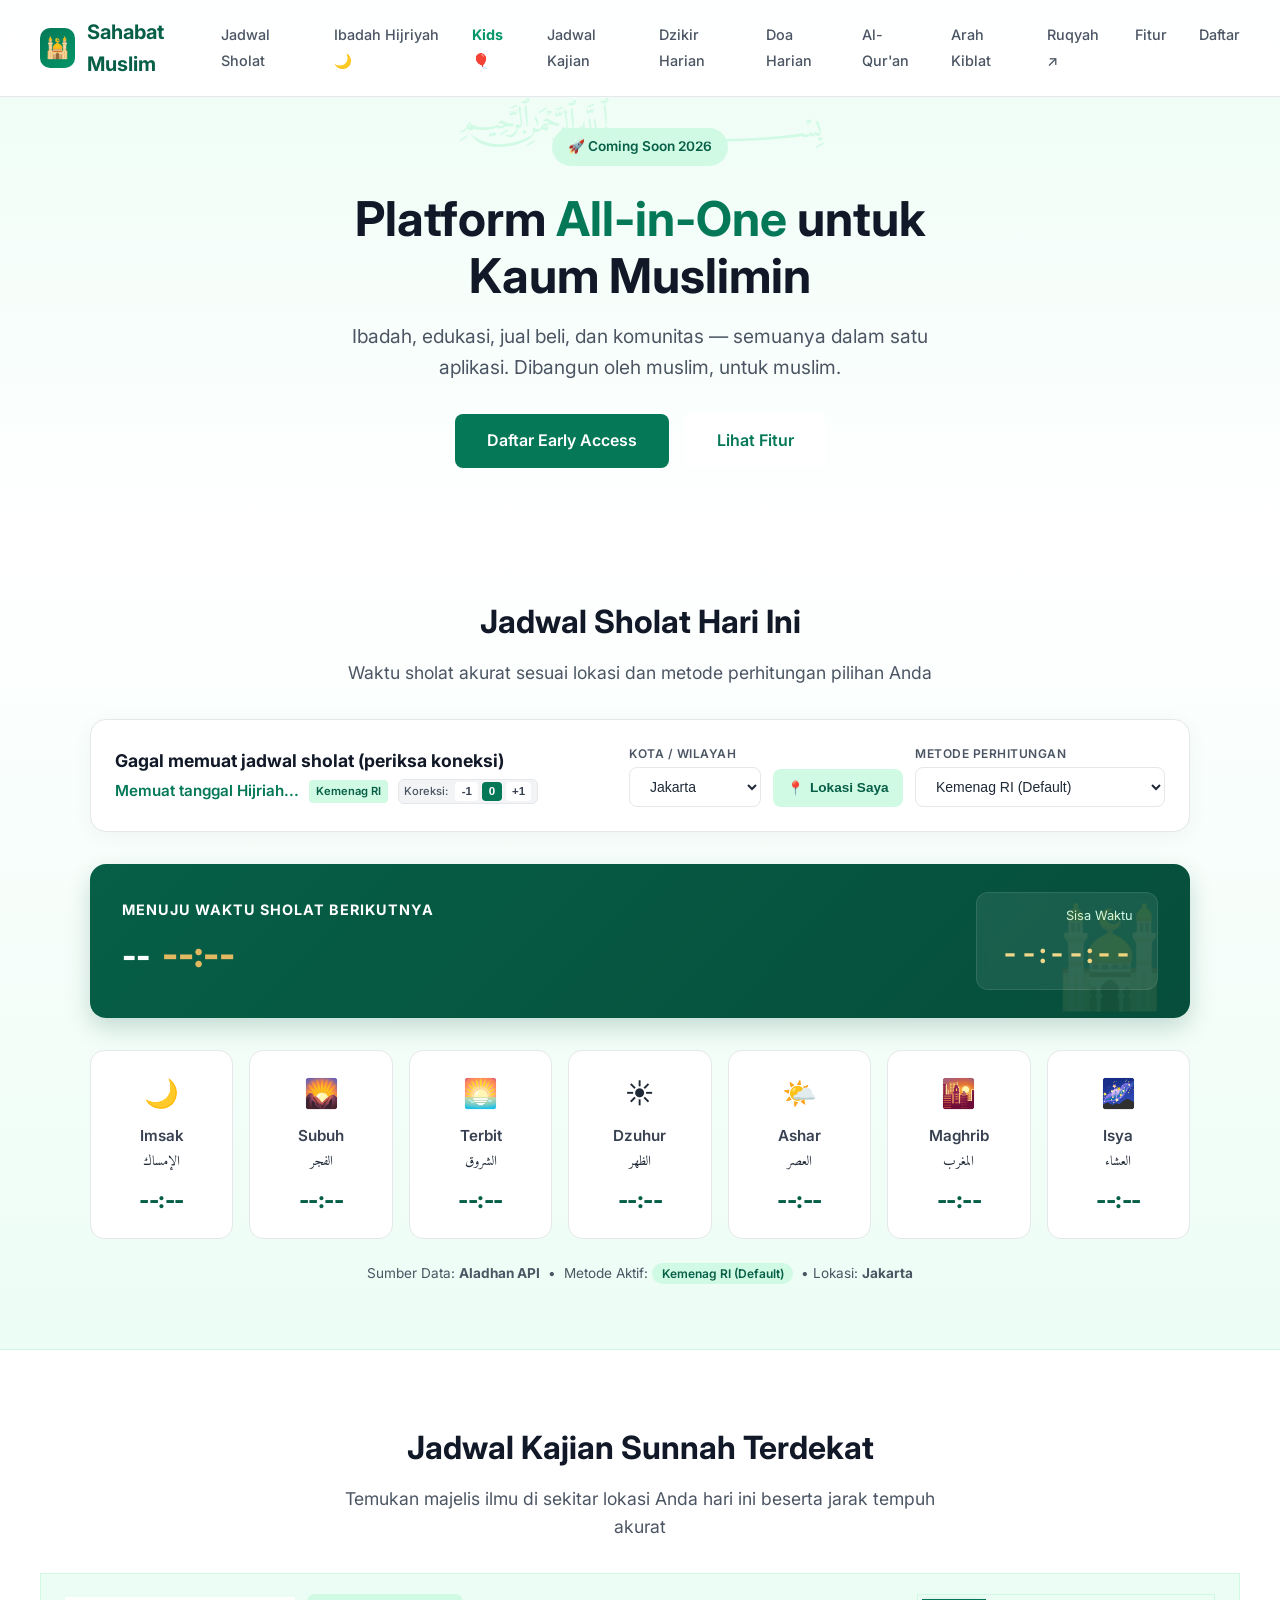
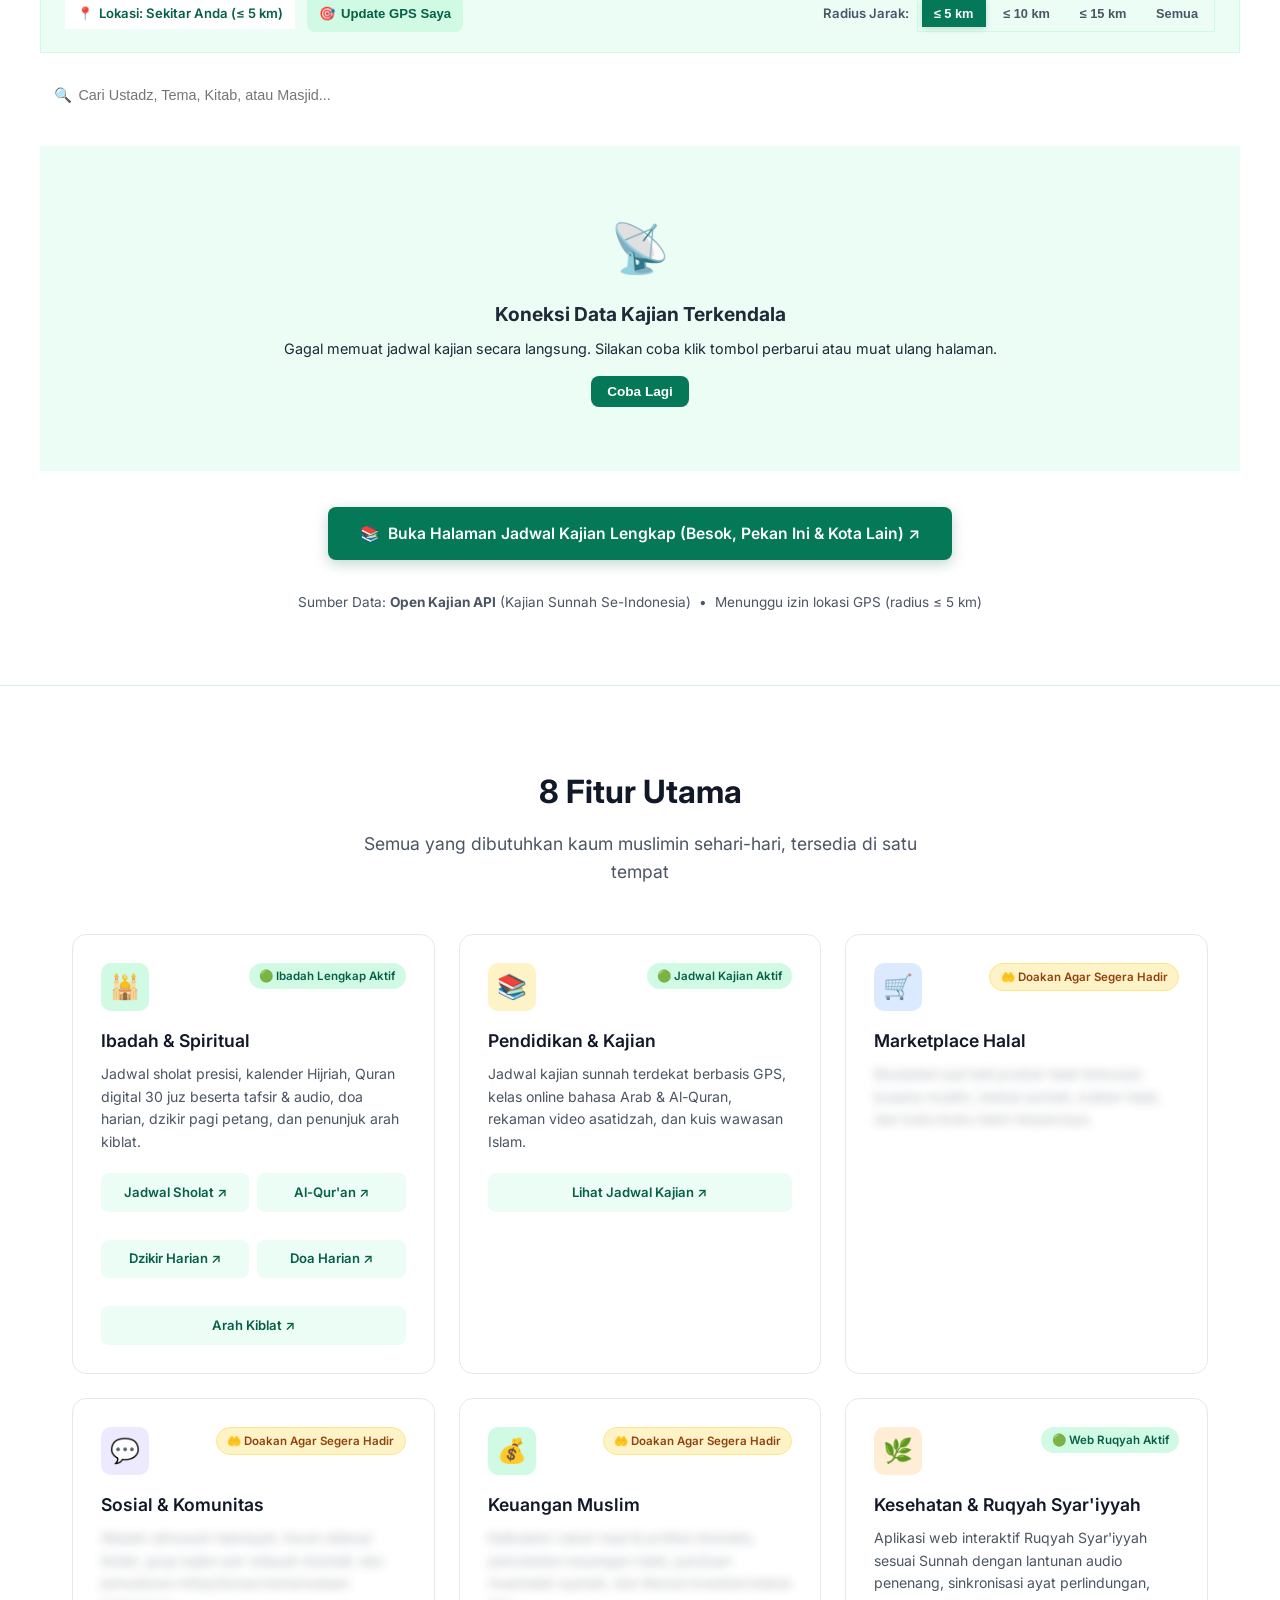
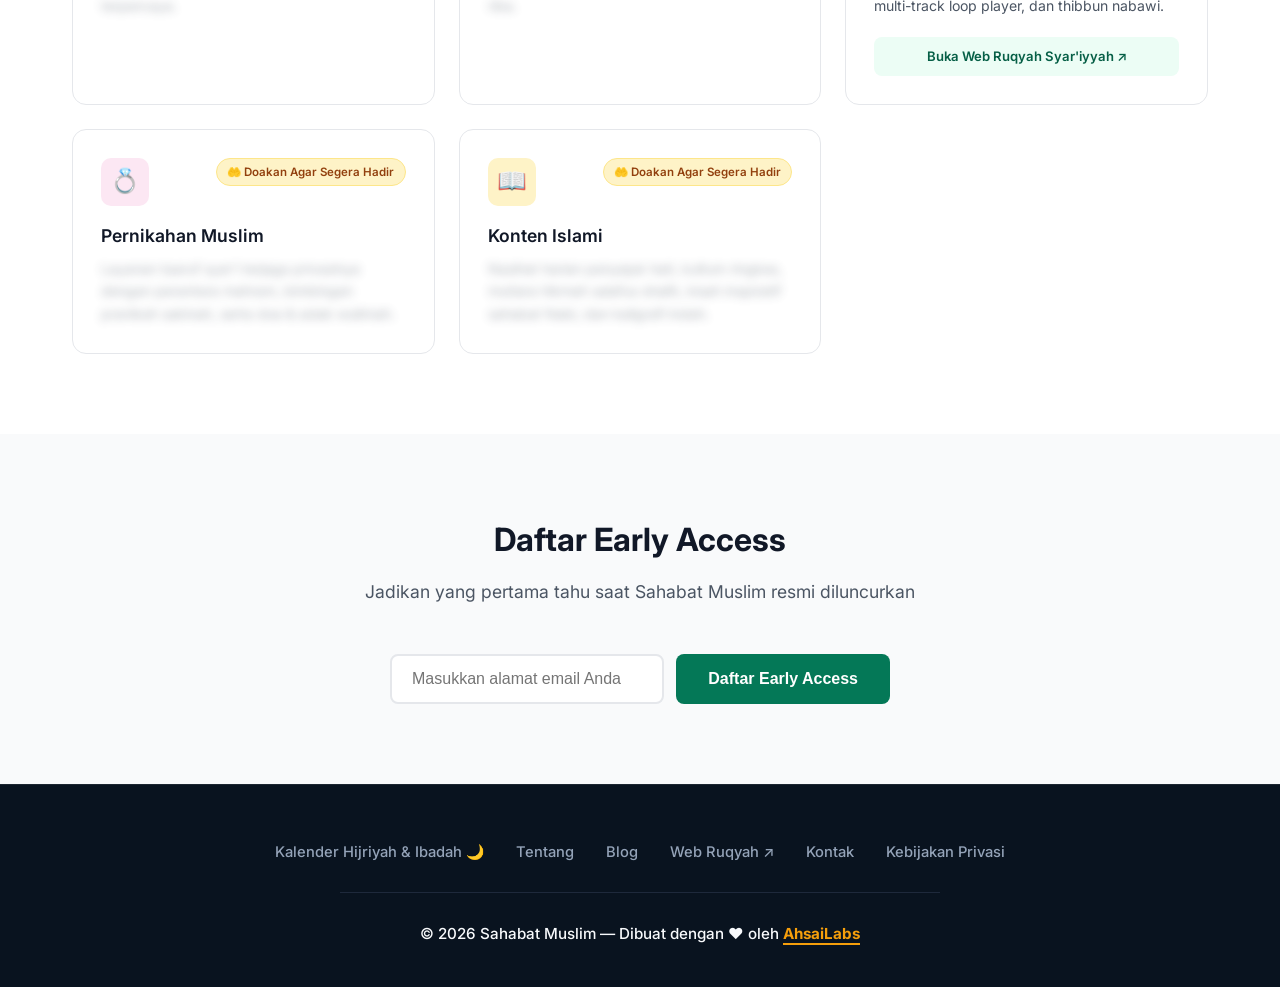
==== commit 86437a79: "fix(footer): correct Kalender Hijriyah footer link text" ====
--- a/index.html
+++ b/index.html
@@ -1635,7 +1635,7 @@
     <footer>
         <div class="footer-inner">
             <div class="footer-links">
-                <a href="/ramadhan">Ibadah >Imsakiyah & Ramadhan 🌙< Kalender Hijriyah 🌙</a>
+                <a href="/ramadhan">Kalender Hijriyah & Ibadah 🌙</a>
                 <a href="#">Tentang</a>
                 <a href="#">Blog</a>
                 <a href="https://ruqyah.ahsailabs.my.id/" target="_blank" rel="noopener noreferrer">Web Ruqyah ↗</a>
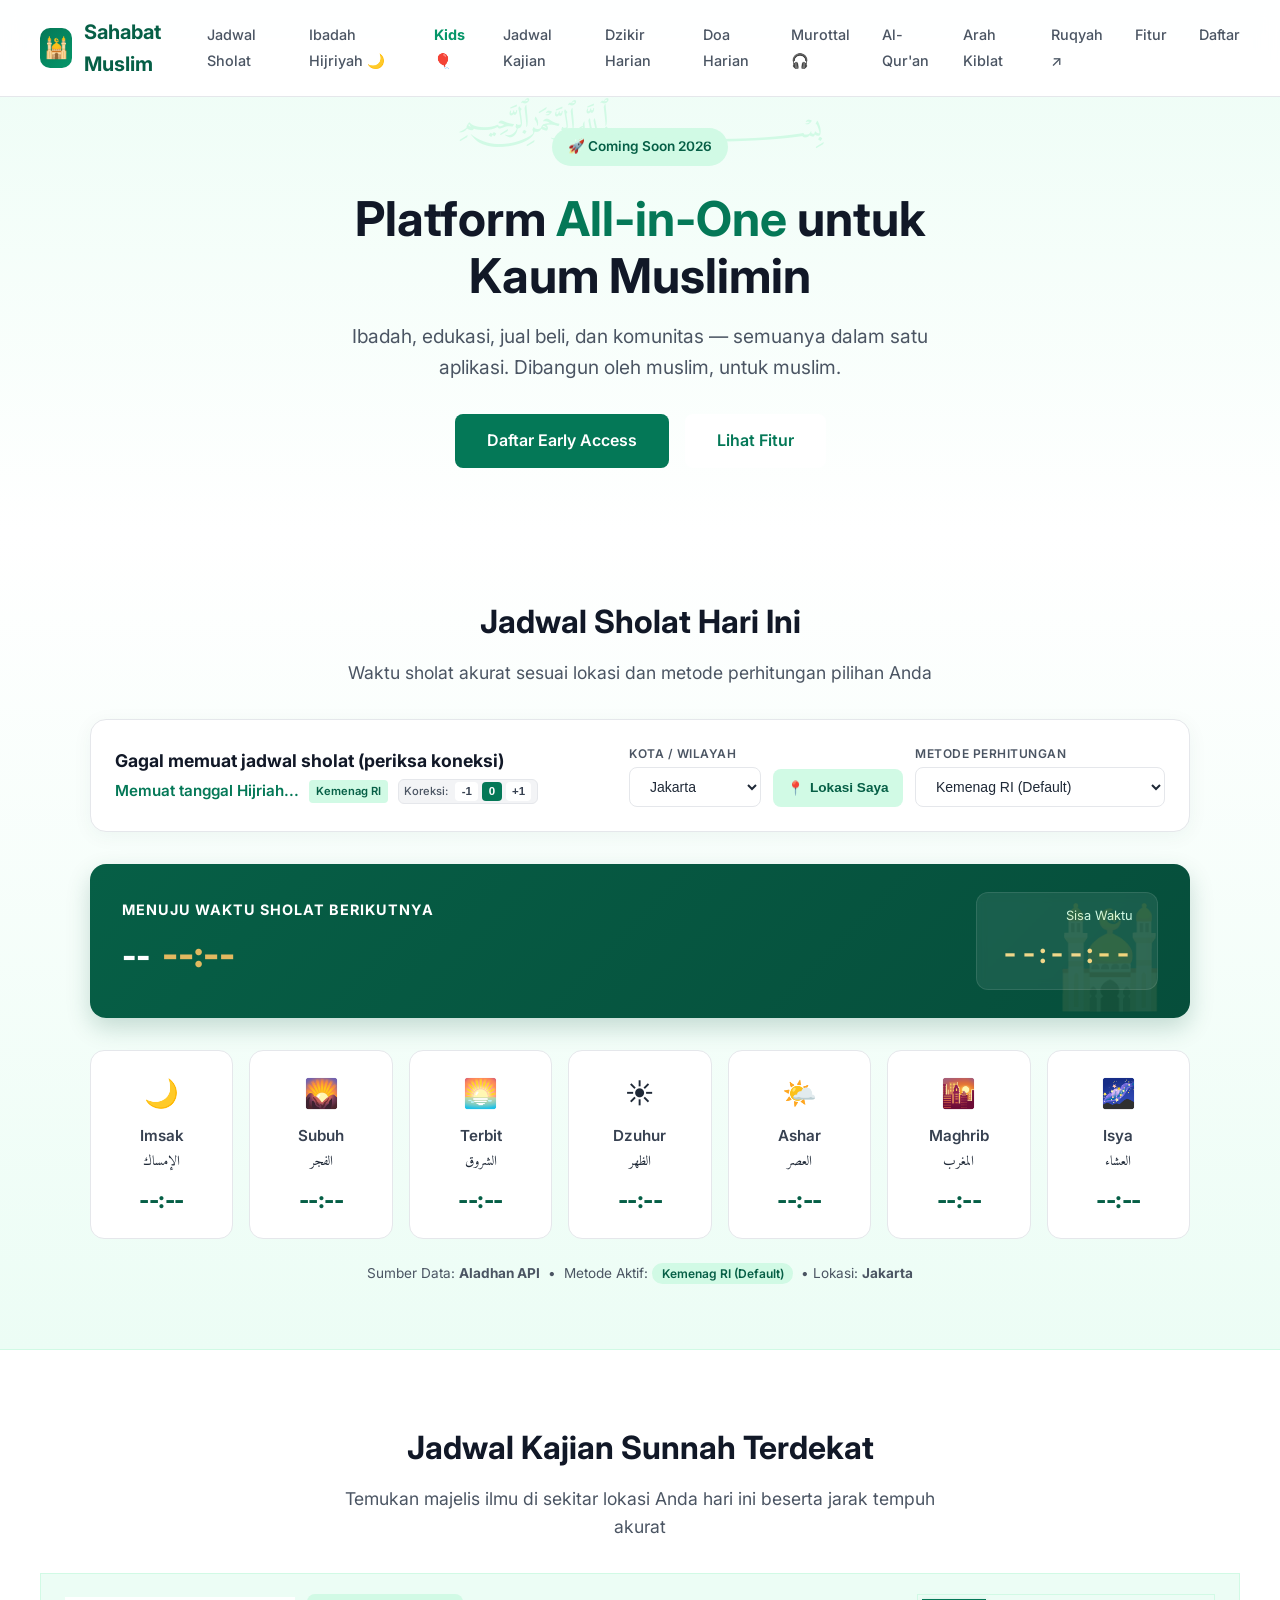
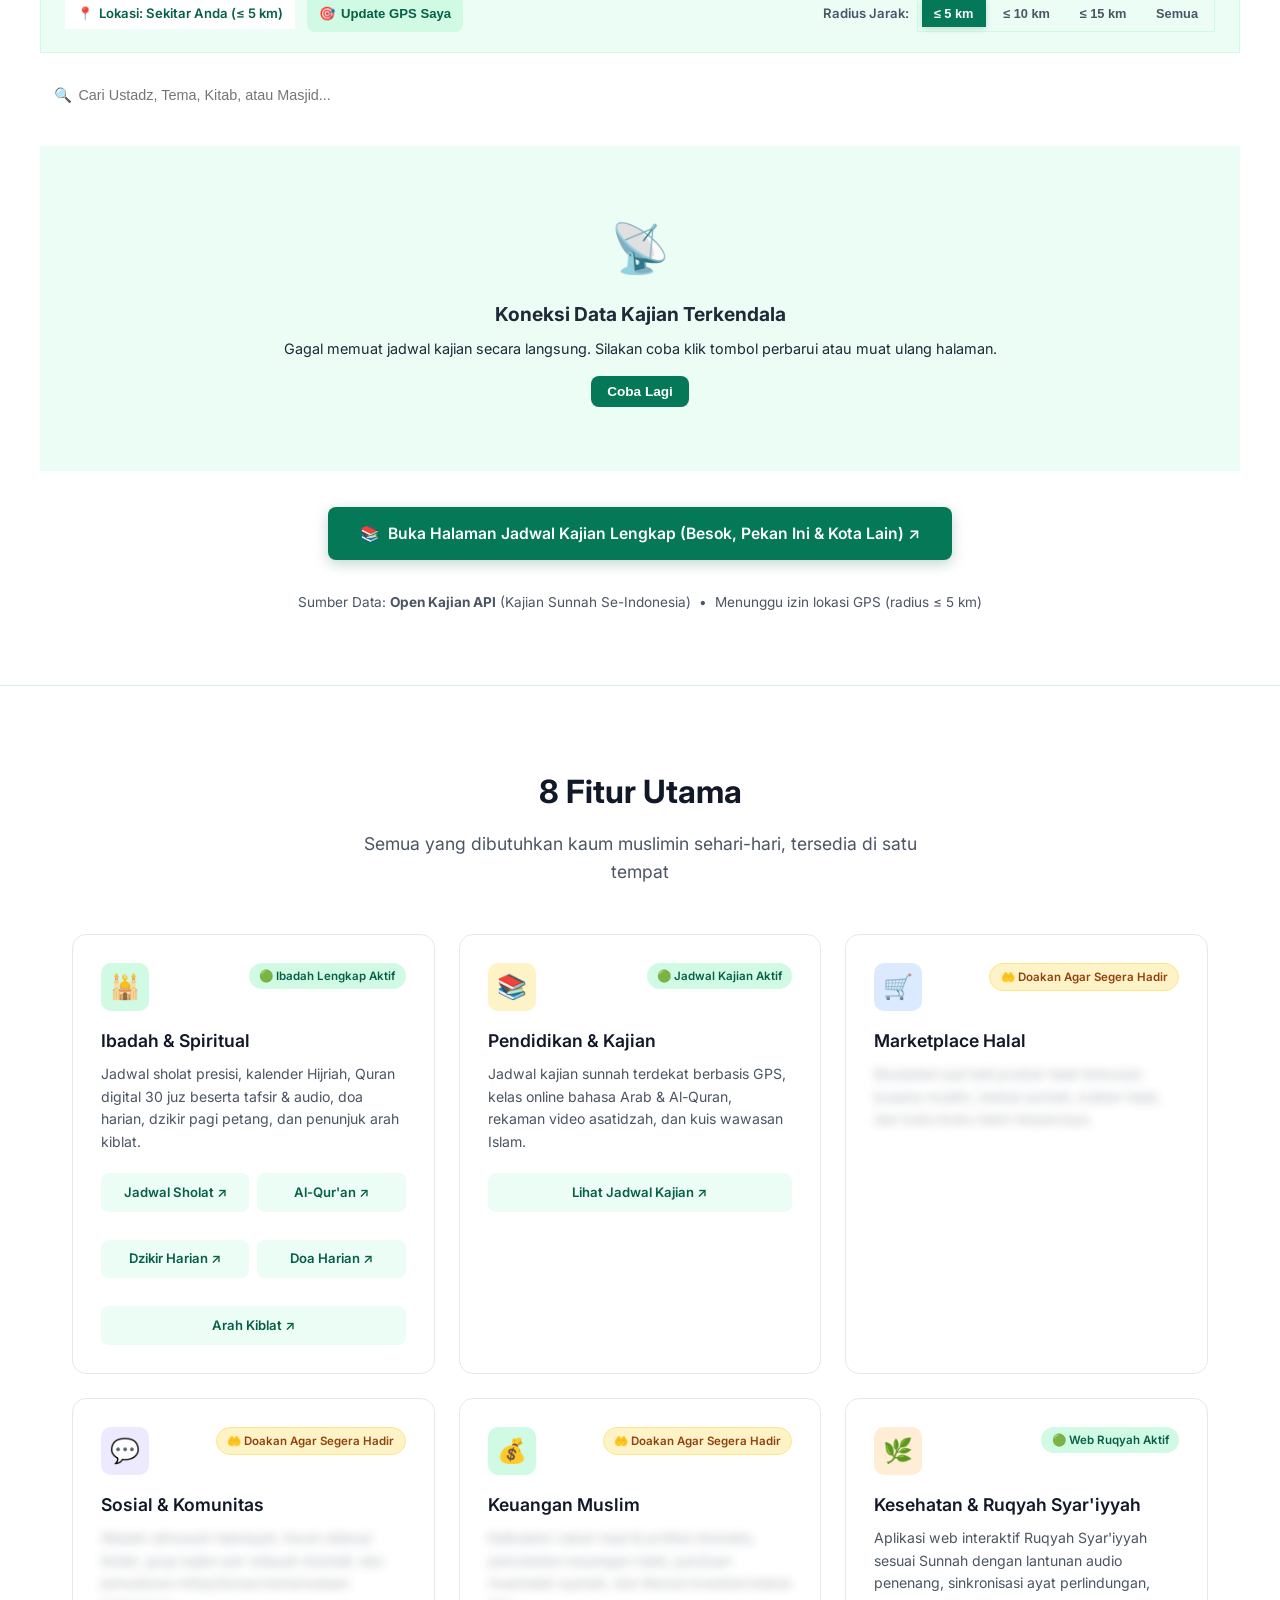
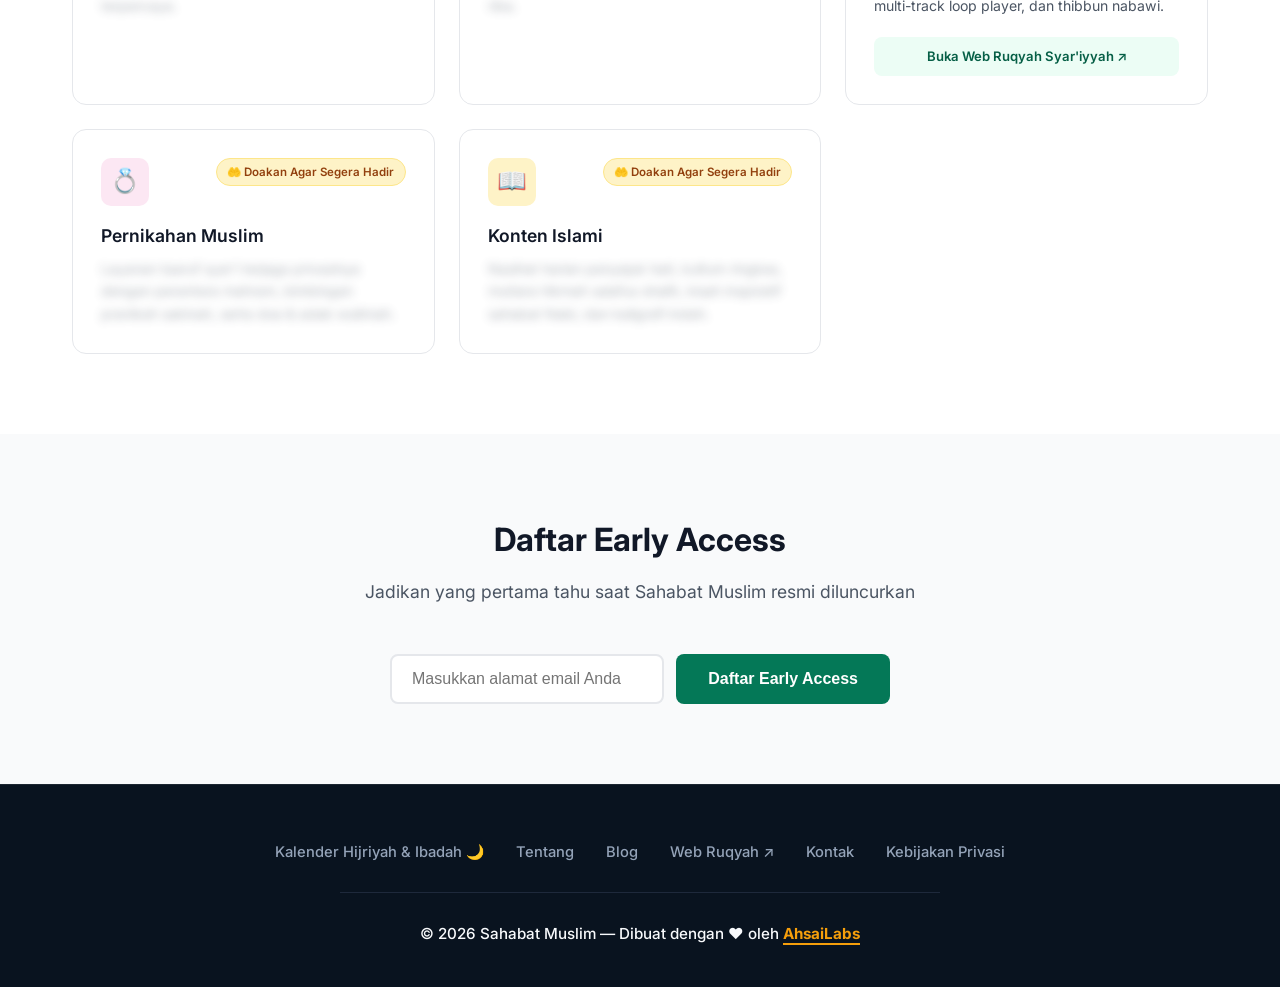
==== commit 8309c14a: "feat(murottal): add 30 Juz Murottal Player with Ali Jaber, 12+ reciters, custom playlist, and Indexe" ====
--- a/index.html
+++ b/index.html
@@ -1236,6 +1236,7 @@
                 <li><a href="/kajian">Jadwal Kajian</a></li>
                 <li><a href="/dzikir">Dzikir Harian</a></li>
                 <li><a href="/doa">Doa Harian</a></li>
+                <li><a href="/murottal">Murottal 🎧</a></li>
                 <li><a href="/quran">Al-Qur'an</a></li>
                 <li><a href="/kiblat">Arah Kiblat</a></li>
                 <li><a href="https://ruqyah.ahsailabs.my.id/" target="_blank" rel="noopener noreferrer">Ruqyah ↗</a></li>
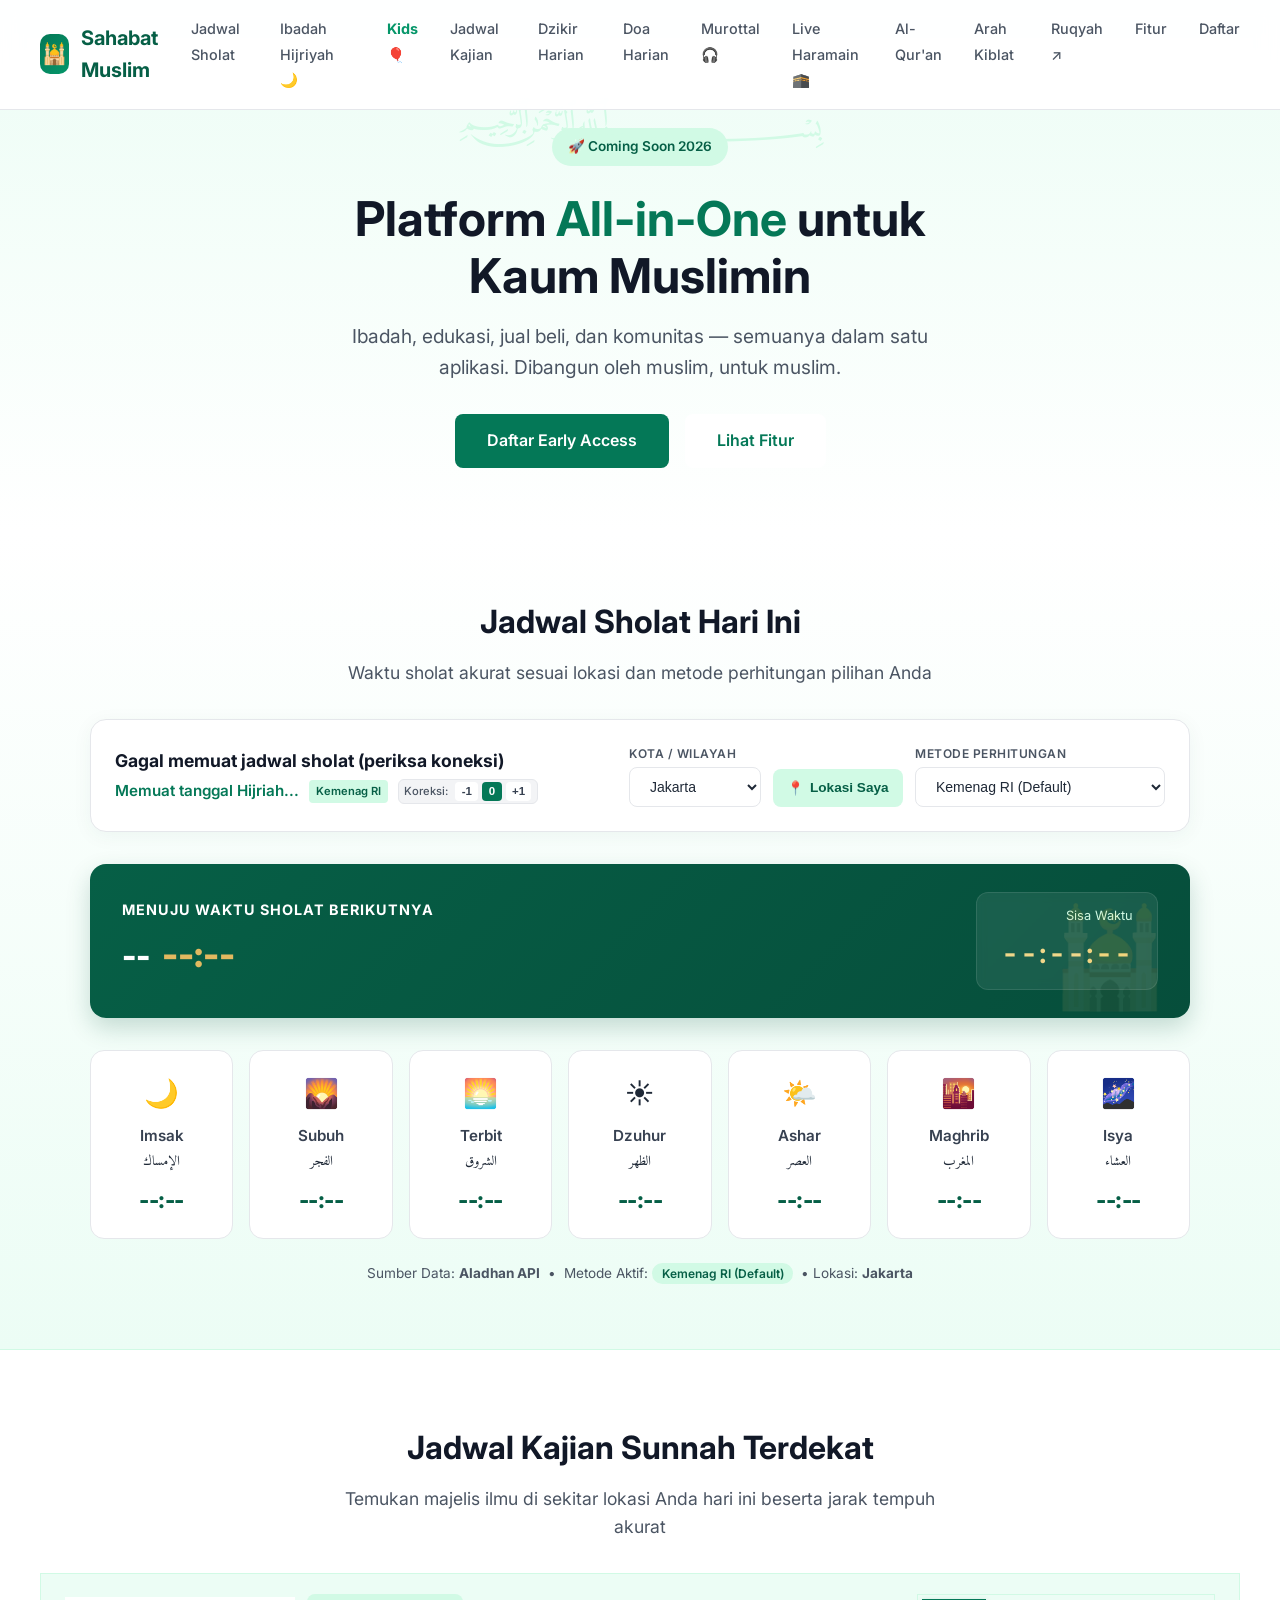
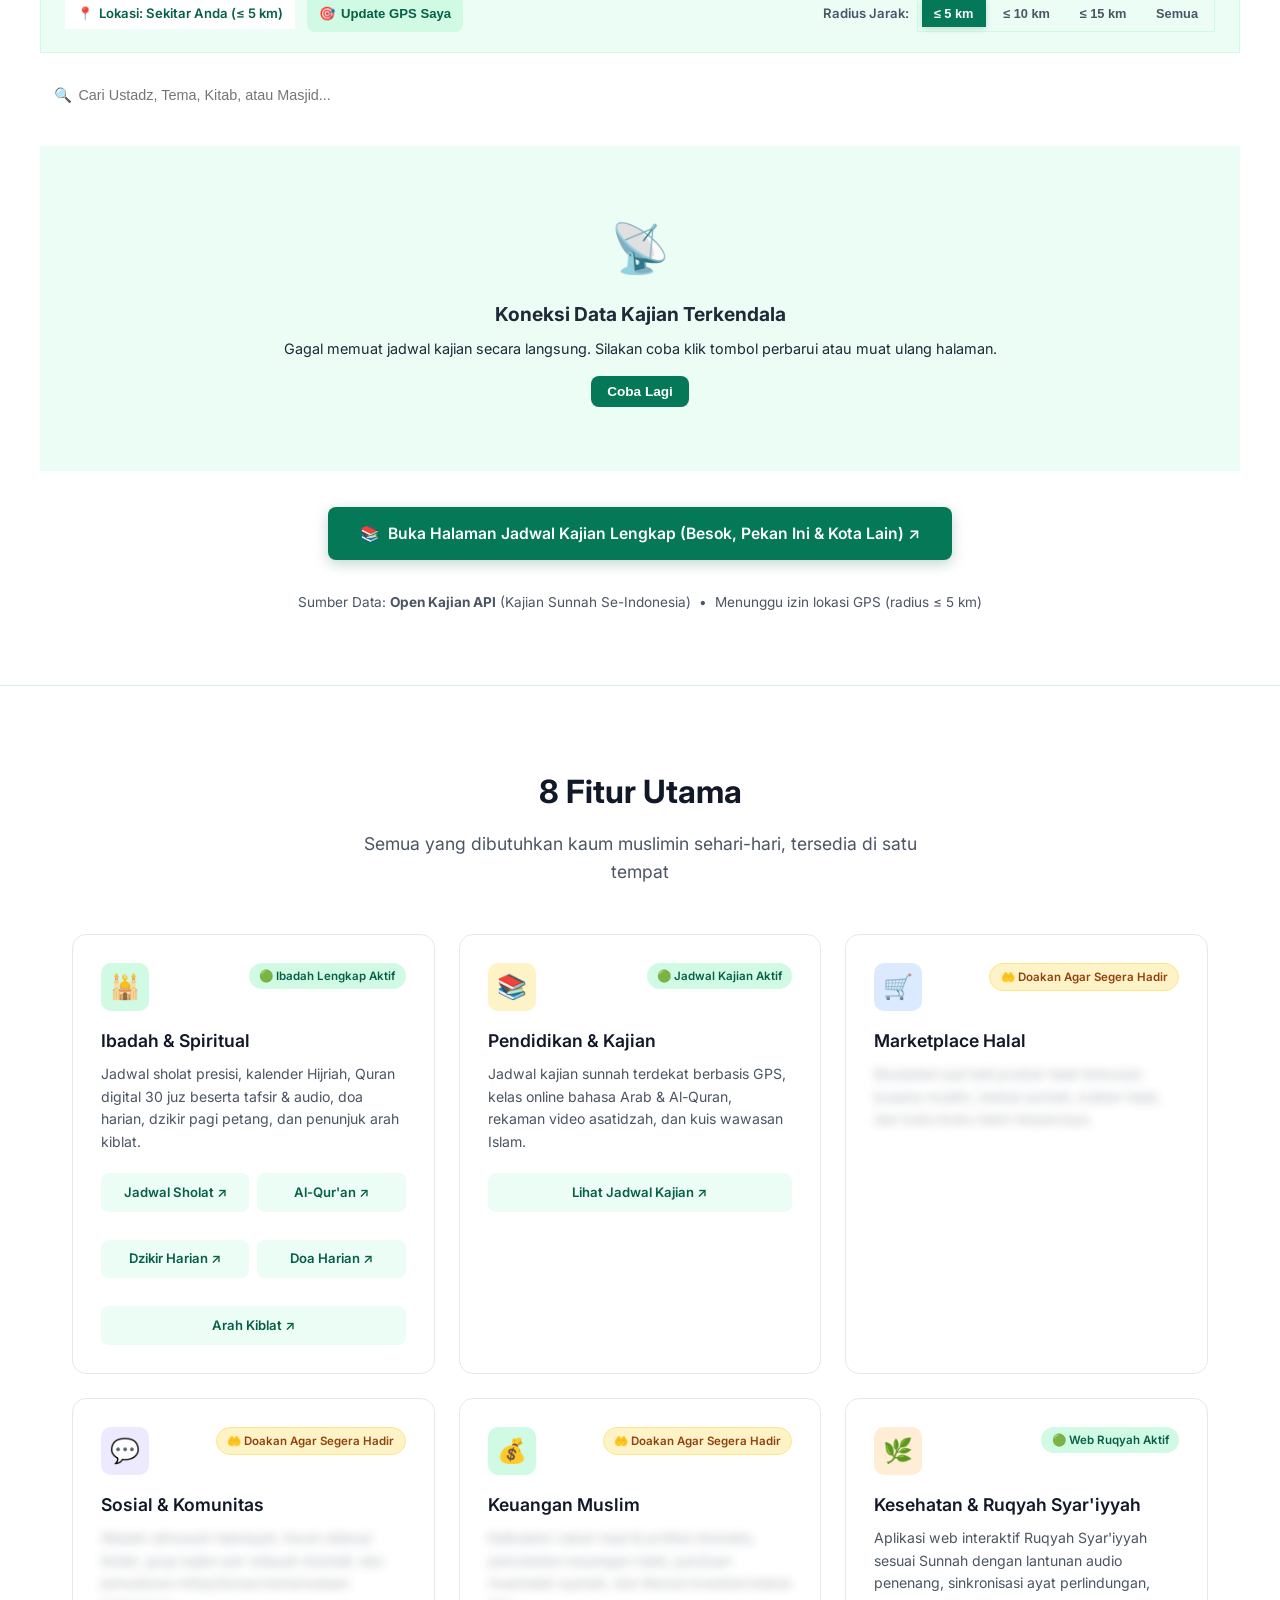
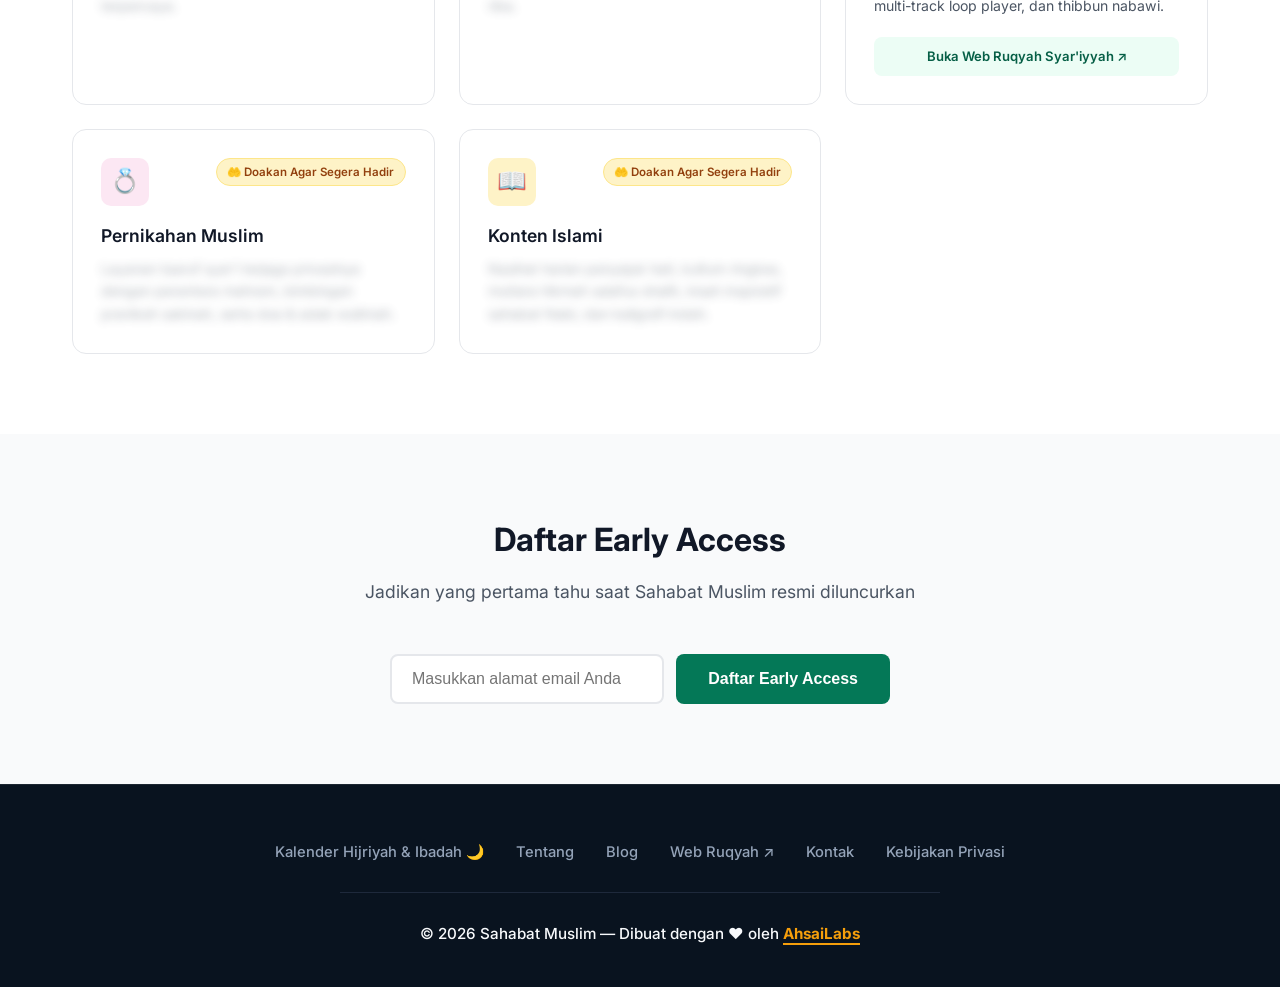
==== commit 65387977: "feat(haramain): add Live Haramain and Murottal video feature with Makkah/Madinah 24/7 streams" ====
--- a/index.html
+++ b/index.html
@@ -1237,6 +1237,7 @@
                 <li><a href="/dzikir">Dzikir Harian</a></li>
                 <li><a href="/doa">Doa Harian</a></li>
                 <li><a href="/murottal">Murottal 🎧</a></li>
+                <li><a href="/haramain">Live Haramain 🕋</a></li>
                 <li><a href="/quran">Al-Qur'an</a></li>
                 <li><a href="/kiblat">Arah Kiblat</a></li>
                 <li><a href="https://ruqyah.ahsailabs.my.id/" target="_blank" rel="noopener noreferrer">Ruqyah ↗</a></li>
@@ -2716,6 +2717,7 @@
     </script>
 
     <!-- Scripts -->
+    <script src="js/sync.js?v=1"></script>
     <script src="js/nav.js?v=3"></script>
 </body>
 </html>
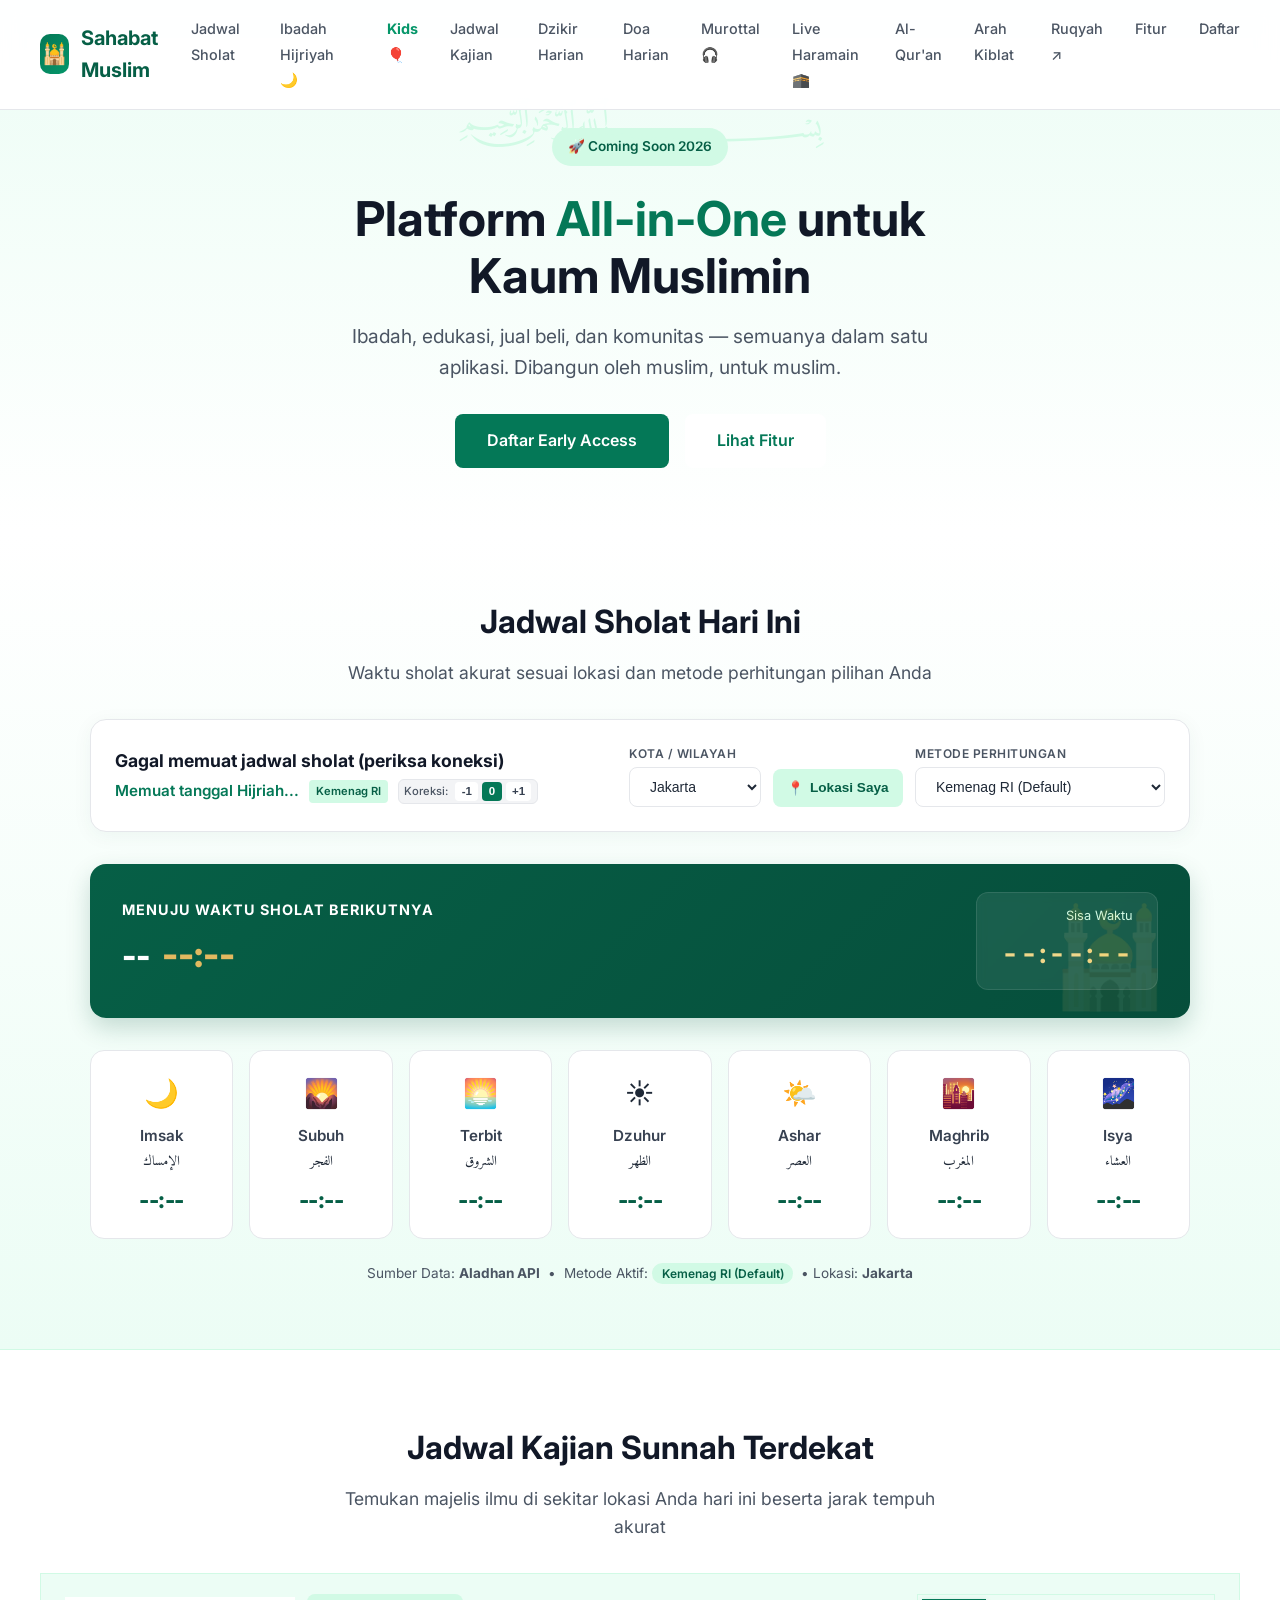
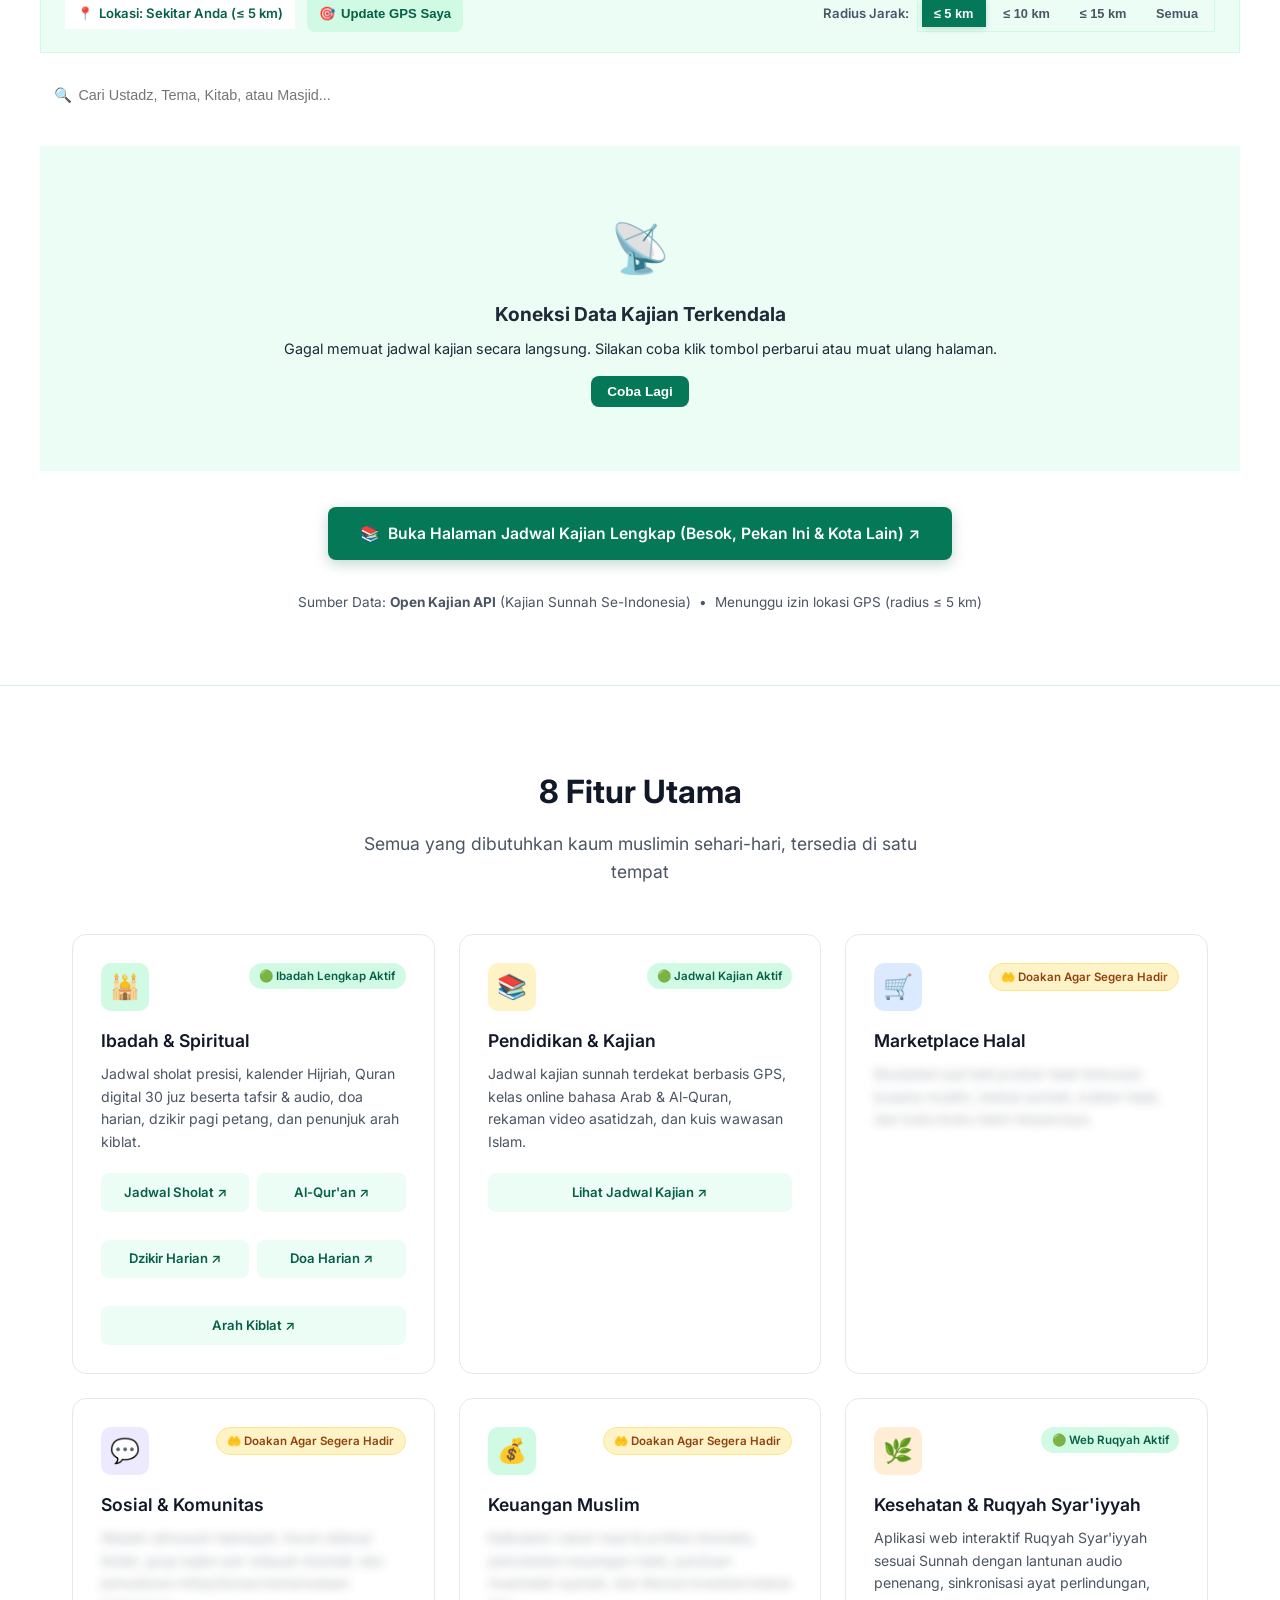
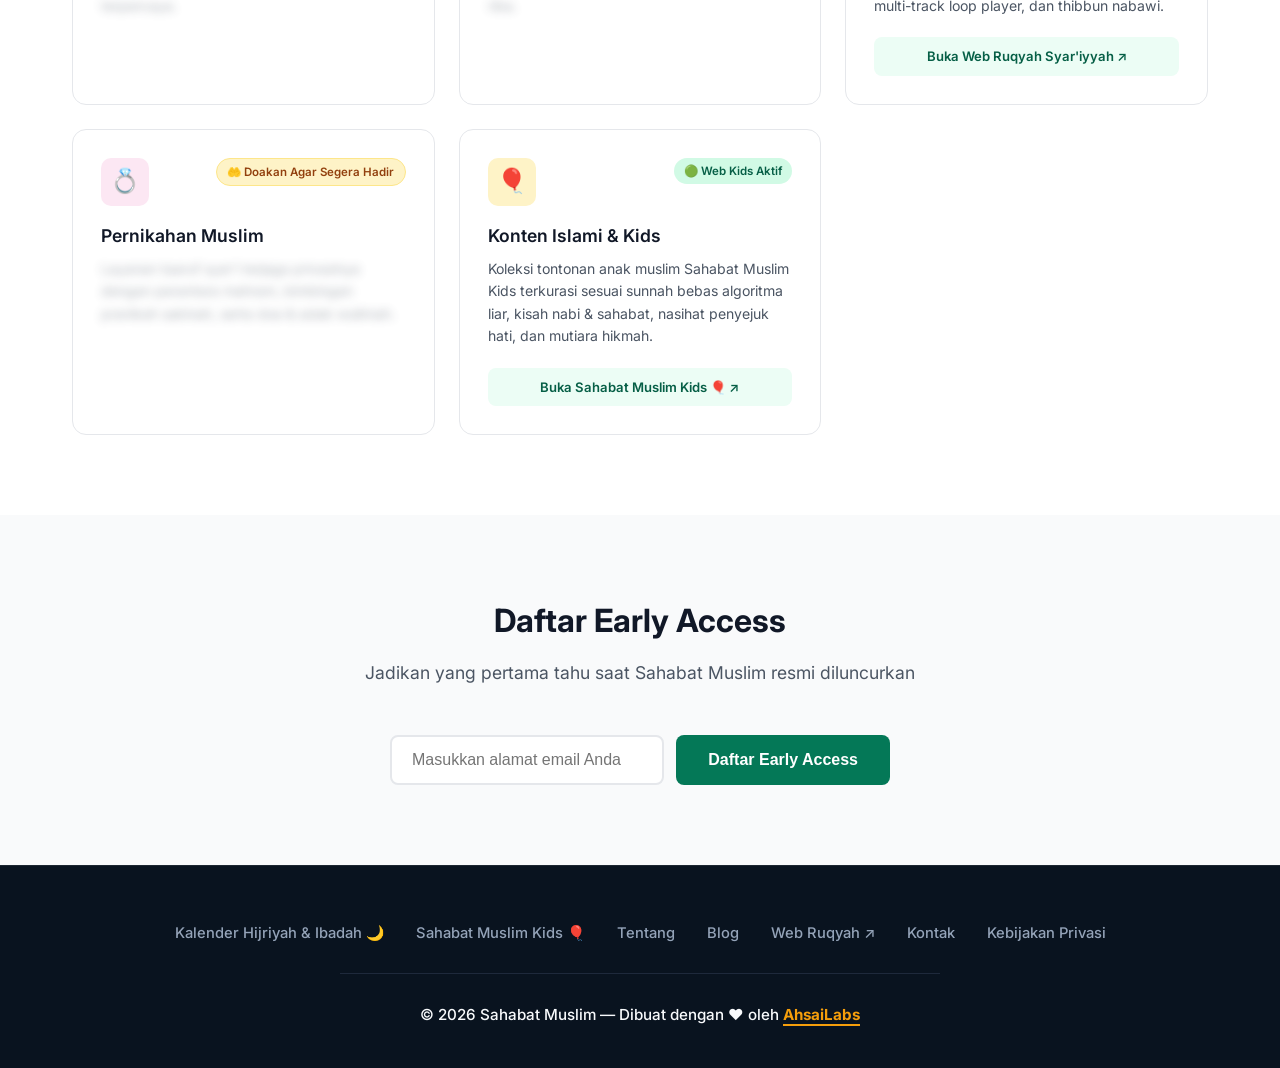
==== commit 408c302e: "feat(landing): include Sahabat Muslim Kids in feature card 8 and footer" ====
--- a/index.html
+++ b/index.html
@@ -1602,18 +1602,21 @@
                 </div>
             </div>
 
-            <!-- 8. Konten Islami (Belum Tersedia) -->
-            <div class="feature-card is-pending">
+            <!-- 8. Konten Islami & Edukasi Kids -->
+            <div class="feature-card">
                 <div>
                     <div class="feature-card-header">
-                        <div class="feature-icon fi-gold">📖</div>
-                        <span class="feature-status-badge status-pending">🤲 Doakan Agar Segera Hadir</span>
+                        <div class="feature-icon fi-gold">🎈</div>
+                        <span class="feature-status-badge status-live">🟢 Web Kids Aktif</span>
                     </div>
-                    <h3>Konten Islami</h3>
+                    <h3>Konten Islami & Kids</h3>
                     <div class="feature-detail">
-                        <p>Nasihat harian penyejuk hati, kultum ringkas, mutiara hikmah salafus shalih, kisah inspiratif sahabat Nabi, dan kaligrafi indah.</p>
+                        <p>Koleksi tontonan anak muslim Sahabat Muslim Kids terkurasi sesuai sunnah bebas algoritma liar, kisah nabi & sahabat, nasihat penyejuk hati, dan mutiara hikmah.</p>
                     </div>
                 </div>
+                <a href="/kids" class="feature-card-btn btn-live">
+                    Buka Sahabat Muslim Kids 🎈 ↗
+                </a>
             </div>
         </div>
     </section>
@@ -1638,6 +1641,7 @@
         <div class="footer-inner">
             <div class="footer-links">
                 <a href="/ramadhan">Kalender Hijriyah & Ibadah 🌙</a>
+                <a href="/kids">Sahabat Muslim Kids 🎈</a>
                 <a href="#">Tentang</a>
                 <a href="#">Blog</a>
                 <a href="https://ruqyah.ahsailabs.my.id/" target="_blank" rel="noopener noreferrer">Web Ruqyah ↗</a>
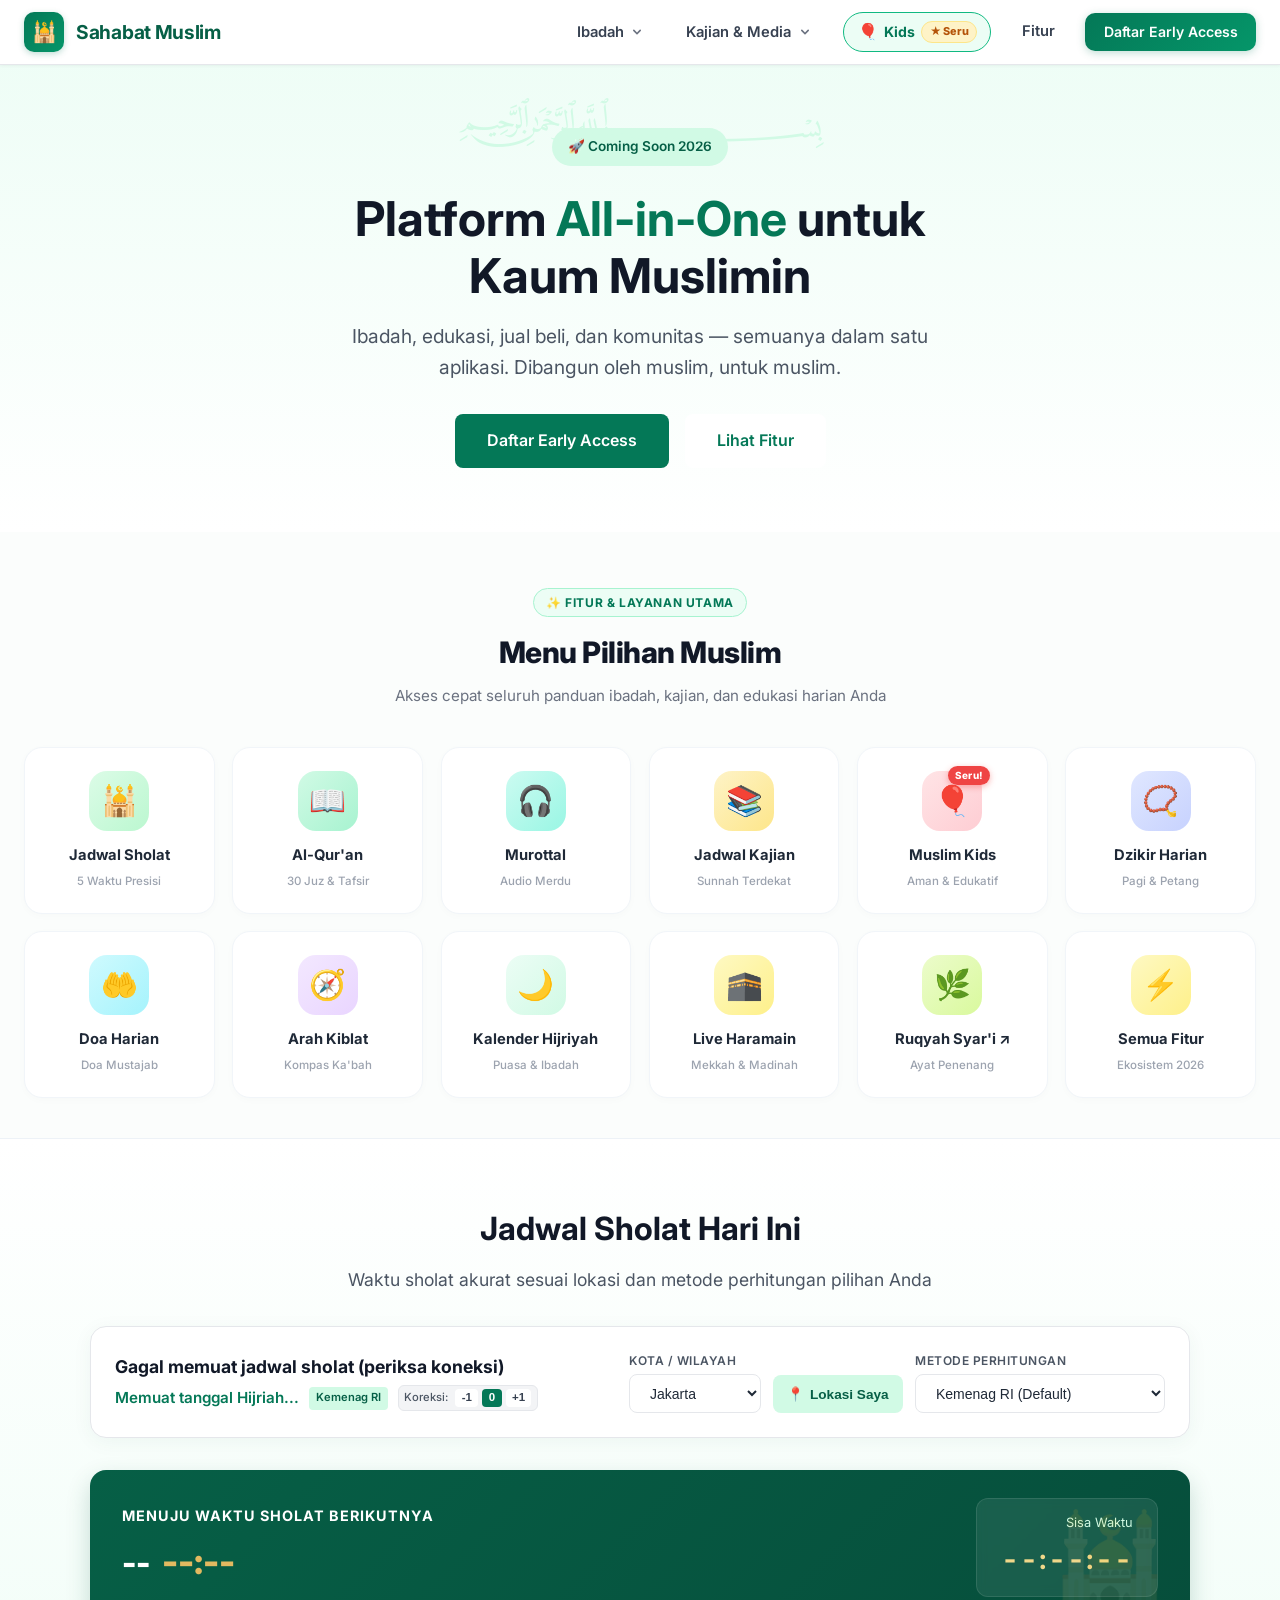
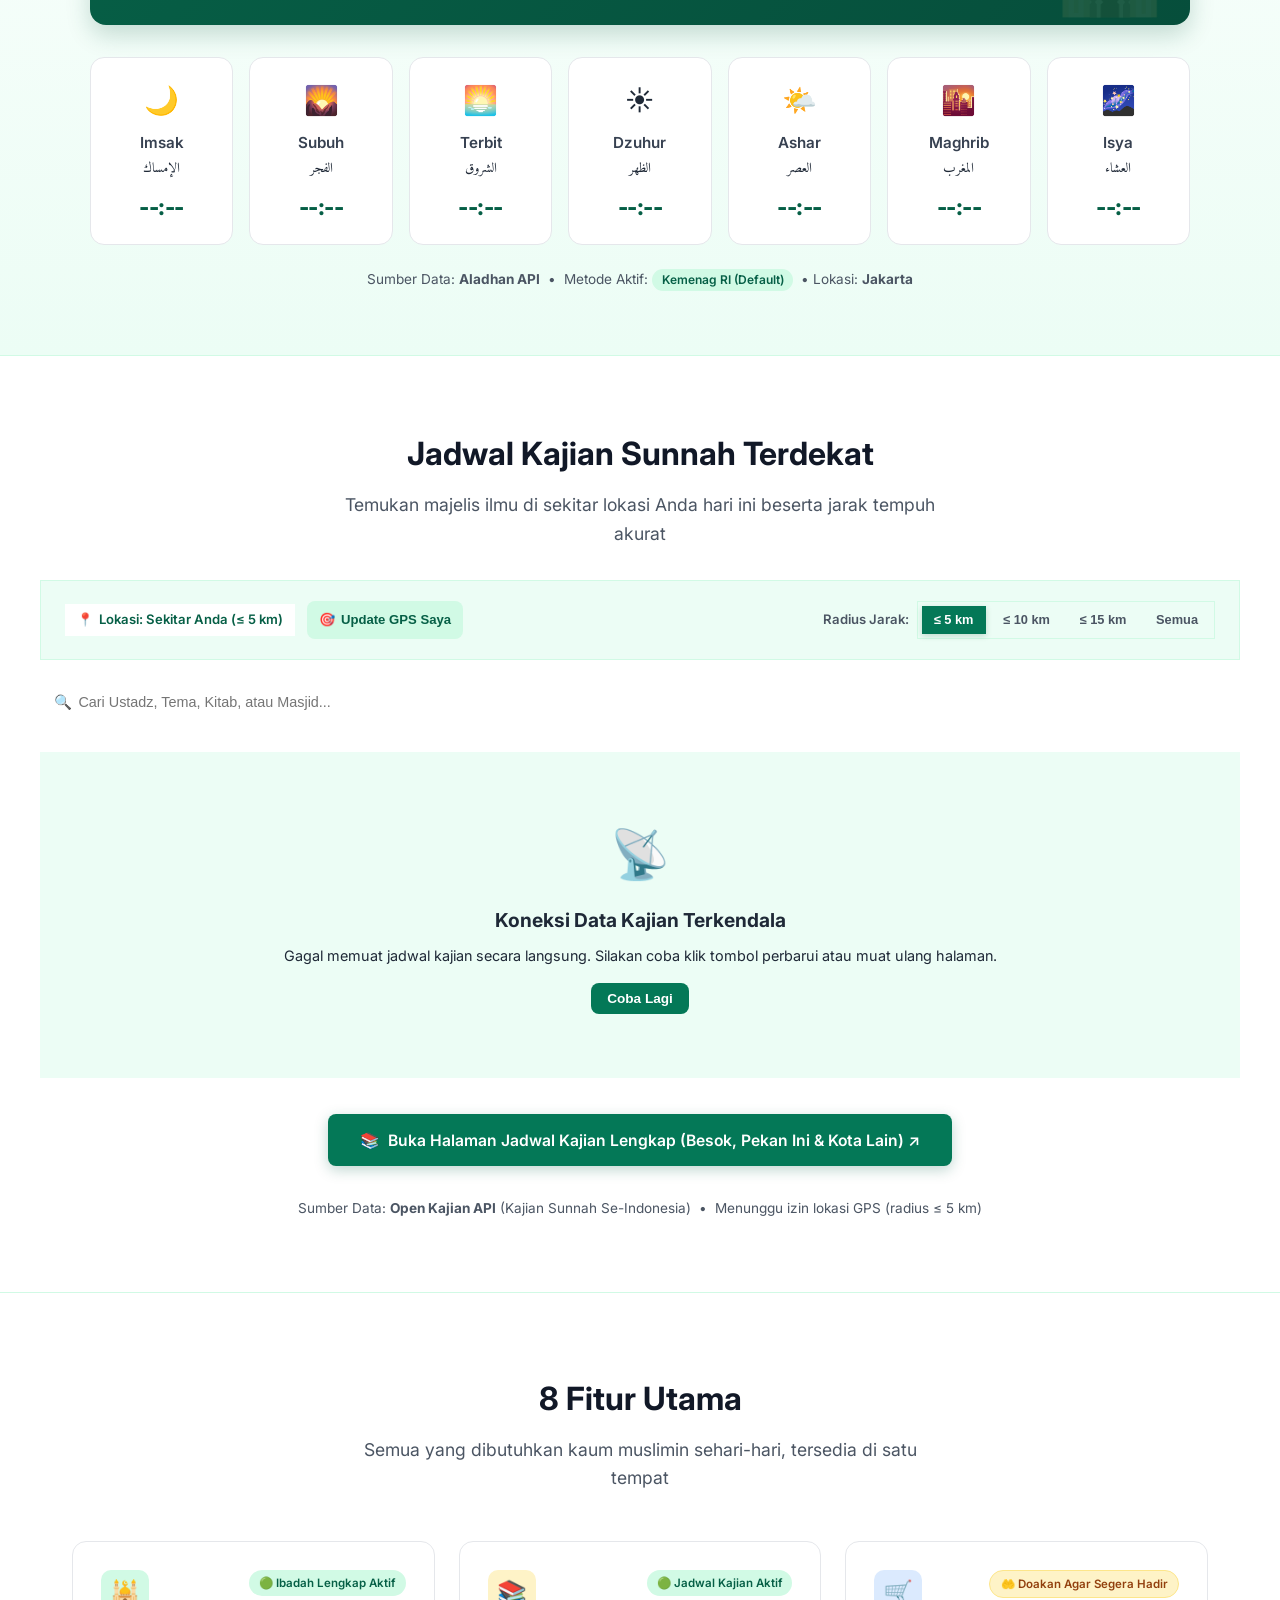
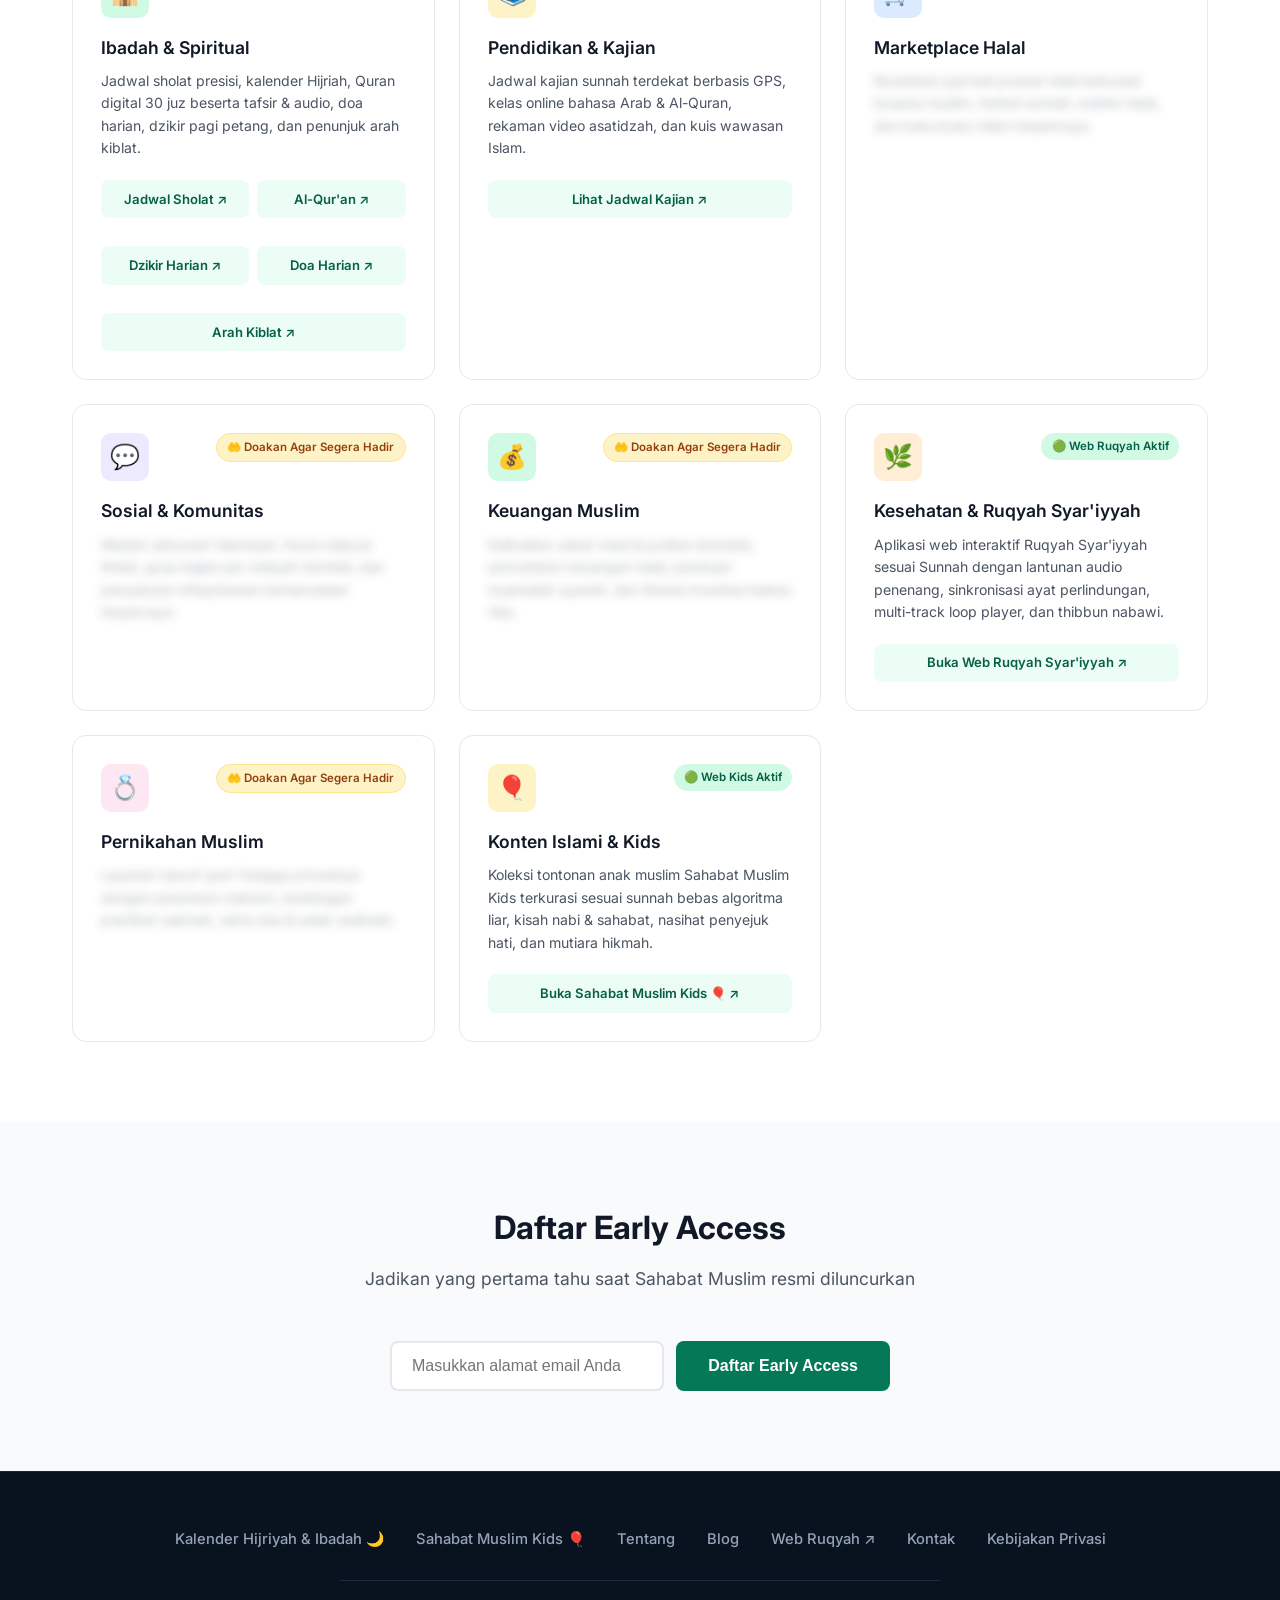
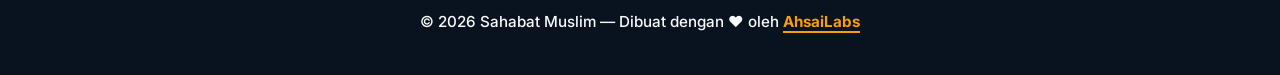
==== commit c98d78b4: "feat(ui): redesign navigation menu with dropdowns, native mobile drawer, and homepage quick menu gri" ====
--- a/index.html
+++ b/index.html
@@ -6,6 +6,7 @@
     <title>Sahabat Muslim — Platform All-in-One untuk Kaum Muslimin</title>
     <link rel="preconnect" href="https://fonts.googleapis.com">
     <link href="https://fonts.googleapis.com/css2?family=Inter:wght@400;500;600;700&family=Amiri:wght@400;700&display=swap" rel="stylesheet">
+    <link rel="stylesheet" href="css/nav.css?v=1">
     <style>
         :root {
             --green-900: #064e3b;
@@ -45,93 +46,6 @@
             font-family: 'Amiri', serif;
         }
 
-        /* Navigation */
-        nav {
-            position: fixed;
-            top: 0;
-            width: 100%;
-            background: rgba(255,255,255,0.95);
-            backdrop-filter: blur(10px);
-            border-bottom: 1px solid var(--gray-200);
-            z-index: 100;
-            padding: 1rem 2rem;
-        }
-
-        .nav-inner {
-            max-width: 1200px;
-            margin: 0 auto;
-            display: flex;
-            justify-content: space-between;
-            align-items: center;
-        }
-
-        .logo {
-            display: flex;
-            align-items: center;
-            gap: 0.75rem;
-            text-decoration: none;
-            color: var(--green-800);
-        }
-
-        .logo-icon {
-            width: 40px;
-            height: 40px;
-            background: linear-gradient(135deg, var(--green-700), var(--green-600));
-            border-radius: 10px;
-            display: flex;
-            align-items: center;
-            justify-content: center;
-            color: white;
-            font-size: 1.25rem;
-        }
-
-        .logo-text {
-            font-weight: 700;
-            font-size: 1.25rem;
-        }
-
-        .nav-links {
-            display: flex;
-            gap: 2rem;
-            list-style: none;
-        }
-
-        .nav-links a {
-            text-decoration: none;
-            color: var(--gray-600);
-            font-weight: 500;
-            font-size: 0.9rem;
-            transition: color 0.2s;
-        }
-
-        .nav-links a:hover {
-            color: var(--green-700);
-        }
-
-        .mobile-menu-btn {
-            display: none;
-            background: transparent;
-            border: 1px solid var(--gray-200);
-            border-radius: 8px;
-            width: 40px;
-            height: 40px;
-            font-size: 1.35rem;
-            color: var(--gray-700);
-            cursor: pointer;
-            align-items: center;
-            justify-content: center;
-            transition: all 0.2s;
-        }
-
-        .mobile-menu-btn:hover {
-            background: var(--gray-100);
-            color: var(--green-800);
-        }
-
-        .mobile-menu-btn * {
-            pointer-events: none;
-        }
-
         /* Hero */
         .hero {
             padding: 8rem 2rem 4rem;
@@ -1152,67 +1066,7 @@
         /* Responsive */
         @media (max-width: 768px) {
             .hero h1 { font-size: 2rem; }
-            .mobile-menu-btn { display: inline-flex; }
-            .nav-links {
-                position: fixed;
-                top: 70px;
-                left: 0;
-                width: 100%;
-                background: rgba(255, 255, 255, 0.98);
-                backdrop-filter: blur(12px);
-                -webkit-backdrop-filter: blur(12px);
-                border-bottom: 1px solid var(--gray-200);
-                box-shadow: 0 12px 30px rgba(0,0,0,0.12);
-                flex-direction: column;
-                gap: 0;
-                padding: 0.5rem 1.25rem 1.25rem;
-                max-height: calc(100vh - 70px);
-                overflow-y: auto;
-                display: none;
-                z-index: 99;
-            }
-            .nav-links.active {
-                display: flex;
-                animation: navSlideDown 0.2s ease-out forwards;
-            }
-            .nav-links li {
-                border-bottom: 1px solid var(--gray-100);
-            }
-            .nav-links li:last-child {
-                border-bottom: none;
-            }
-            .nav-links a {
-                display: flex;
-                align-items: center;
-                padding: 0.8rem 0.5rem;
-                font-size: 0.95rem;
-                font-weight: 600;
-                color: var(--gray-800);
-            }
-            .nav-links a:hover,
-            .nav-links a.active {
-                color: var(--green-700);
-                background: var(--green-50);
-                border-radius: 8px;
-            }
-
             .prayer-topbar { flex-direction: column; align-items: stretch; }
-            .prayer-controls { flex-direction: column; align-items: stretch; }
-            .prayer-select { max-width: 100%; }
-            .btn-gps { align-self: stretch; justify-content: center; }
-            .prayer-banner { flex-direction: column; text-align: center; }
-            .prayer-banner-name { justify-content: center; }
-            .prayer-countdown-wrap { text-align: center; }
-            .prayer-grid { grid-template-columns: repeat(2, 1fr); }
-            .kajian-grid { grid-template-columns: 1fr; }
-            .kajian-topbar { flex-direction: column; align-items: stretch; }
-            .radius-pill-group { overflow-x: auto; }
-        }
-
-        @keyframes navSlideDown {
-            from { opacity: 0; transform: translateY(-8px); }
-            to { opacity: 1; transform: translateY(0); }
-        }
 
     </style>
 </head>
@@ -1220,30 +1074,220 @@
 <body>
 
     <!-- Navigation -->
-    <nav>
+    <nav class="sm-navbar">
         <div class="nav-inner">
-            <a href="#" class="logo">
+            <a href="/" class="logo">
                 <div class="logo-icon">🕌</div>
                 <span class="logo-text">Sahabat Muslim</span>
             </a>
-            <button class="mobile-menu-btn" id="mobile-menu-toggle" aria-label="Menu Navigasi" onclick="toggleMobileMenu(event)">
-                <span>☰</span>
+            
+            <button class="mobile-menu-btn" id="mobile-menu-toggle" aria-label="Buka Menu Navigasi" aria-expanded="false" onclick="toggleMobileMenu(event)">
+                <span class="menu-icon-bar"></span>
+                <span class="menu-icon-bar"></span>
+                <span class="menu-icon-bar"></span>
             </button>
-            <ul class="nav-links">
-                <li><a href="#jadwal-sholat">Jadwal Sholat</a></li>
-                <li><a href="/ramadhan">Ibadah Hijriyah 🌙</a></li>
-                <li><a href="/kids" style="color: var(--green-600, #059669); font-weight: 700;">Kids 🎈</a></li>
-                <li><a href="/kajian">Jadwal Kajian</a></li>
-                <li><a href="/dzikir">Dzikir Harian</a></li>
-                <li><a href="/doa">Doa Harian</a></li>
-                <li><a href="/murottal">Murottal 🎧</a></li>
-                <li><a href="/haramain">Live Haramain 🕋</a></li>
-                <li><a href="/quran">Al-Qur'an</a></li>
-                <li><a href="/kiblat">Arah Kiblat</a></li>
-                <li><a href="https://ruqyah.ahsailabs.my.id/" target="_blank" rel="noopener noreferrer">Ruqyah ↗</a></li>
-                <li><a href="#fitur">Fitur</a></li>
-                <li><a href="#daftar">Daftar</a></li>
-            </ul>
+            
+            <div class="nav-menu-wrapper" id="nav-menu-wrapper">
+                <ul class="nav-links">
+                    <!-- Dropdown Ibadah -->
+                    <li class="nav-item has-dropdown" data-dropdown="ibadah">
+                        <button class="nav-link nav-dropdown-btn" type="button" aria-expanded="false">
+                            <span>Ibadah</span>
+                            <svg class="chevron-icon" viewBox="0 0 20 20" fill="currentColor" width="16" height="16">
+                                <path fill-rule="evenodd" d="M5.293 7.293a1 1 0 011.414 0L10 10.586l3.293-3.293a1 1 0 111.414 1.414l-4 4a1 1 0 01-1.414 0l-4-4a1 1 0 010-1.414z" clip-rule="evenodd" />
+                            </svg>
+                        </button>
+                        <div class="nav-dropdown-menu dropdown-ibadah">
+                            <div class="dropdown-header">
+                                <span class="dropdown-header-title">Ibadah Harian</span>
+                            </div>
+                            <div class="dropdown-grid">
+                                <a href="/#jadwal-sholat" class="dropdown-item">
+                                    <div class="item-icon fi-green">🕌</div>
+                                    <div class="item-content">
+                                        <div class="item-title">Jadwal Sholat</div>
+                                        <div class="item-desc">Waktu sholat 5 waktu & imsakiyah</div>
+                                    </div>
+                                </a>
+                                <a href="/quran" class="dropdown-item">
+                                    <div class="item-icon fi-emerald">📖</div>
+                                    <div class="item-content">
+                                        <div class="item-title">Al-Qur'an</div>
+                                        <div class="item-desc">Tafsir, tajwid & mushaf 30 juz</div>
+                                    </div>
+                                </a>
+                                <a href="/murottal" class="dropdown-item">
+                                    <div class="item-icon fi-teal">🎧</div>
+                                    <div class="item-content">
+                                        <div class="item-title">Murottal Audio</div>
+                                        <div class="item-desc">Lantunan merdu para qari ternama</div>
+                                    </div>
+                                </a>
+                                <a href="/dzikir" class="dropdown-item">
+                                    <div class="item-icon fi-indigo">📿</div>
+                                    <div class="item-content">
+                                        <div class="item-title">Dzikir Harian</div>
+                                        <div class="item-desc">Dzikir pagi, petang & setelah sholat</div>
+                                    </div>
+                                </a>
+                                <a href="/doa" class="dropdown-item">
+                                    <div class="item-icon fi-cyan">🤲</div>
+                                    <div class="item-content">
+                                        <div class="item-title">Doa Harian</div>
+                                        <div class="item-desc">Kumpulan doa mustajab & adab</div>
+                                    </div>
+                                </a>
+                                <a href="/kiblat" class="dropdown-item">
+                                    <div class="item-icon fi-purple">🧭</div>
+                                    <div class="item-content">
+                                        <div class="item-title">Arah Kiblat</div>
+                                        <div class="item-desc">Kompas penunjuk Ka'bah presisi</div>
+                                    </div>
+                                </a>
+                                <a href="/ramadhan" class="dropdown-item">
+                                    <div class="item-icon fi-forest">🌙</div>
+                                    <div class="item-content">
+                                        <div class="item-title">Kalender Hijriyah</div>
+                                        <div class="item-desc">Penanggalan Islam & panduan ibadah</div>
+                                    </div>
+                                </a>
+                            </div>
+                        </div>
+                    </li>
+
+                    <!-- Dropdown Kajian & Media -->
+                    <li class="nav-item has-dropdown" data-dropdown="kajian">
+                        <button class="nav-link nav-dropdown-btn" type="button" aria-expanded="false">
+                            <span>Kajian & Media</span>
+                            <svg class="chevron-icon" viewBox="0 0 20 20" fill="currentColor" width="16" height="16">
+                                <path fill-rule="evenodd" d="M5.293 7.293a1 1 0 011.414 0L10 10.586l3.293-3.293a1 1 0 111.414 1.414l-4 4a1 1 0 01-1.414 0l-4-4a1 1 0 010-1.414z" clip-rule="evenodd" />
+                            </svg>
+                        </button>
+                        <div class="nav-dropdown-menu dropdown-kajian">
+                            <div class="dropdown-header">
+                                <span class="dropdown-header-title">Edukasi & Siaran</span>
+                            </div>
+                            <div class="dropdown-grid single-col">
+                                <a href="/kajian" class="dropdown-item">
+                                    <div class="item-icon fi-amber">📚</div>
+                                    <div class="item-content">
+                                        <div class="item-title">Jadwal Kajian</div>
+                                        <div class="item-desc">Kajian sunnah terdekat berbasis GPS</div>
+                                    </div>
+                                </a>
+                                <a href="/haramain" class="dropdown-item">
+                                    <div class="item-icon fi-gold">🕋</div>
+                                    <div class="item-content">
+                                        <div class="item-title">Live Haramain</div>
+                                        <div class="item-desc">Siaran langsung Masjidil Haram & Nabawi</div>
+                                    </div>
+                                </a>
+                                <a href="https://ruqyah.ahsailabs.my.id/" target="_blank" rel="noopener noreferrer" class="dropdown-item">
+                                    <div class="item-icon fi-green">🌿</div>
+                                    <div class="item-content">
+                                        <div class="item-title">Ruqyah Syar'iyyah ↗</div>
+                                        <div class="item-desc">Audio terapi penenang ayat Al-Quran</div>
+                                    </div>
+                                </a>
+                            </div>
+                        </div>
+                    </li>
+
+                    <!-- Kids Link (Highlighted Pill) -->
+                    <li class="nav-item">
+                        <a href="/kids" class="nav-pill-kids">
+                            <span class="kids-emoji">🎈</span>
+                            <span>Kids</span>
+                            <span class="kids-badge-star">★ Seru</span>
+                        </a>
+                    </li>
+
+                    <!-- Fitur Link -->
+                    <li class="nav-item">
+                        <a href="/#fitur" class="nav-link">Fitur</a>
+                    </li>
+
+                    <!-- CTA Daftar -->
+                    <li class="nav-item nav-item-cta">
+                        <a href="/#daftar" class="nav-btn-cta">Daftar Early Access</a>
+                    </li>
+                </ul>
+
+                <!-- Mobile Drawer Body -->
+                <div class="mobile-drawer-content">
+                    <div class="mobile-section">
+                        <div class="mobile-section-title">🕌 Ibadah Harian</div>
+                        <div class="mobile-nav-grid">
+                            <a href="/#jadwal-sholat" class="mobile-nav-tile">
+                                <span class="tile-icon">🕌</span>
+                                <span class="tile-text">Jadwal Sholat</span>
+                            </a>
+                            <a href="/quran" class="mobile-nav-tile">
+                                <span class="tile-icon">📖</span>
+                                <span class="tile-text">Al-Qur'an</span>
+                            </a>
+                            <a href="/murottal" class="mobile-nav-tile">
+                                <span class="tile-icon">🎧</span>
+                                <span class="tile-text">Murottal</span>
+                            </a>
+                            <a href="/dzikir" class="mobile-nav-tile">
+                                <span class="tile-icon">📿</span>
+                                <span class="tile-text">Dzikir</span>
+                            </a>
+                            <a href="/doa" class="mobile-nav-tile">
+                                <span class="tile-icon">🤲</span>
+                                <span class="tile-text">Doa Harian</span>
+                            </a>
+                            <a href="/kiblat" class="mobile-nav-tile">
+                                <span class="tile-icon">🧭</span>
+                                <span class="tile-text">Arah Kiblat</span>
+                            </a>
+                            <a href="/ramadhan" class="mobile-nav-tile">
+                                <span class="tile-icon">🌙</span>
+                                <span class="tile-text">Kalender Hijriyah</span>
+                            </a>
+                        </div>
+                    </div>
+
+                    <div class="mobile-section">
+                        <div class="mobile-section-title">📚 Kajian & Edukasi</div>
+                        <div class="mobile-nav-grid">
+                            <a href="/kajian" class="mobile-nav-tile">
+                                <span class="tile-icon">📚</span>
+                                <span class="tile-text">Jadwal Kajian</span>
+                            </a>
+                            <a href="/haramain" class="mobile-nav-tile">
+                                <span class="tile-icon">🕋</span>
+                                <span class="tile-text">Live Haramain</span>
+                            </a>
+                            <a href="https://ruqyah.ahsailabs.my.id/" target="_blank" rel="noopener noreferrer" class="mobile-nav-tile">
+                                <span class="tile-icon">🌿</span>
+                                <span class="tile-text">Ruqyah ↗</span>
+                            </a>
+                        </div>
+
+                        <!-- Highlighted Kids Card in Mobile -->
+                        <a href="/kids" class="mobile-kids-card">
+                            <div class="kids-card-icon">🎈</div>
+                            <div class="kids-card-body">
+                                <div class="kids-card-title">Sahabat Muslim Kids <span class="kids-card-pill">Favorit Anak</span></div>
+                                <div class="kids-card-sub">Video islami aman, tebak kuis & pohon tahfizh</div>
+                            </div>
+                            <span class="kids-card-arrow">→</span>
+                        </a>
+                    </div>
+
+                    <div class="mobile-section mobile-section-bottom">
+                        <a href="/#fitur" class="mobile-link-row">
+                            <span>⚡ 8 Fitur Utama</span>
+                            <span class="arrow-right">›</span>
+                        </a>
+                        <a href="/#daftar" class="mobile-cta-btn">
+                            Daftar Early Access 🚀
+                        </a>
+                    </div>
+                </div>
+            </div>
         </div>
     </nav>
 
@@ -1258,6 +1302,116 @@
         <div class="hero-cta">
             <a href="#daftar" class="btn btn-primary">Daftar Early Access</a>
             <a href="#fitur" class="btn btn-secondary">Lihat Fitur</a>
+        </div>
+    </section>
+
+    <!-- Quick Menu Grid (Menu Pilihan Muslim) -->
+    <section class="quick-menu-section" id="menu-utama">
+        <div class="quick-menu-container">
+            <div class="quick-menu-header">
+                <span class="quick-menu-badge">✨ Fitur & Layanan Utama</span>
+                <h2>Menu Pilihan Muslim</h2>
+                <p>Akses cepat seluruh panduan ibadah, kajian, dan edukasi harian Anda</p>
+            </div>
+            
+            <div class="quick-menu-grid">
+                <a href="#jadwal-sholat" class="quick-menu-card">
+                    <div class="quick-icon-wrap qm-green">
+                        <span class="quick-icon">🕌</span>
+                    </div>
+                    <span class="quick-title">Jadwal Sholat</span>
+                    <span class="quick-sub">5 Waktu Presisi</span>
+                </a>
+
+                <a href="/quran" class="quick-menu-card">
+                    <div class="quick-icon-wrap qm-emerald">
+                        <span class="quick-icon">📖</span>
+                    </div>
+                    <span class="quick-title">Al-Qur'an</span>
+                    <span class="quick-sub">30 Juz & Tafsir</span>
+                </a>
+
+                <a href="/murottal" class="quick-menu-card">
+                    <div class="quick-icon-wrap qm-teal">
+                        <span class="quick-icon">🎧</span>
+                    </div>
+                    <span class="quick-title">Murottal</span>
+                    <span class="quick-sub">Audio Merdu</span>
+                </a>
+
+                <a href="/kajian" class="quick-menu-card">
+                    <div class="quick-icon-wrap qm-amber">
+                        <span class="quick-icon">📚</span>
+                    </div>
+                    <span class="quick-title">Jadwal Kajian</span>
+                    <span class="quick-sub">Sunnah Terdekat</span>
+                </a>
+
+                <a href="/kids" class="quick-menu-card highlight-kids">
+                    <div class="quick-icon-wrap qm-pink">
+                        <span class="quick-icon">🎈</span>
+                        <span class="quick-tag">Seru!</span>
+                    </div>
+                    <span class="quick-title">Muslim Kids</span>
+                    <span class="quick-sub">Aman & Edukatif</span>
+                </a>
+
+                <a href="/dzikir" class="quick-menu-card">
+                    <div class="quick-icon-wrap qm-indigo">
+                        <span class="quick-icon">📿</span>
+                    </div>
+                    <span class="quick-title">Dzikir Harian</span>
+                    <span class="quick-sub">Pagi & Petang</span>
+                </a>
+
+                <a href="/doa" class="quick-menu-card">
+                    <div class="quick-icon-wrap qm-cyan">
+                        <span class="quick-icon">🤲</span>
+                    </div>
+                    <span class="quick-title">Doa Harian</span>
+                    <span class="quick-sub">Doa Mustajab</span>
+                </a>
+
+                <a href="/kiblat" class="quick-menu-card">
+                    <div class="quick-icon-wrap qm-purple">
+                        <span class="quick-icon">🧭</span>
+                    </div>
+                    <span class="quick-title">Arah Kiblat</span>
+                    <span class="quick-sub">Kompas Ka'bah</span>
+                </a>
+
+                <a href="/ramadhan" class="quick-menu-card">
+                    <div class="quick-icon-wrap qm-forest">
+                        <span class="quick-icon">🌙</span>
+                    </div>
+                    <span class="quick-title">Kalender Hijriyah</span>
+                    <span class="quick-sub">Puasa & Ibadah</span>
+                </a>
+
+                <a href="/haramain" class="quick-menu-card">
+                    <div class="quick-icon-wrap qm-gold">
+                        <span class="quick-icon">🕋</span>
+                    </div>
+                    <span class="quick-title">Live Haramain</span>
+                    <span class="quick-sub">Mekkah & Madinah</span>
+                </a>
+
+                <a href="https://ruqyah.ahsailabs.my.id/" target="_blank" rel="noopener noreferrer" class="quick-menu-card">
+                    <div class="quick-icon-wrap qm-lime">
+                        <span class="quick-icon">🌿</span>
+                    </div>
+                    <span class="quick-title">Ruqyah Syar'i ↗</span>
+                    <span class="quick-sub">Ayat Penenang</span>
+                </a>
+
+                <a href="#fitur" class="quick-menu-card">
+                    <div class="quick-icon-wrap qm-gold">
+                        <span class="quick-icon">⚡</span>
+                    </div>
+                    <span class="quick-title">Semua Fitur</span>
+                    <span class="quick-sub">Ekosistem 2026</span>
+                </a>
+            </div>
         </div>
     </section>
 
@@ -2721,7 +2875,7 @@
     </script>
 
     <!-- Scripts -->
-    <script src="js/sync.js?v=1"></script>
-    <script src="js/nav.js?v=3"></script>
+    <script src="js/sync.js?v=2"></script>
+    <script src="js/nav.js?v=4"></script>
 </body>
 </html>
--- a/css/nav.css
+++ b/css/nav.css
@@ -0,0 +1,781 @@
+/* ==========================================================================
+   Sahabat Muslim - Unified Navigation Styles (Desktop & Mobile)
+   ========================================================================== */
+
+/* Navbar Container */
+nav.sm-navbar {
+    position: fixed;
+    top: 0;
+    left: 0;
+    right: 0;
+    width: 100%;
+    background: #ffffff;
+    border-bottom: 1px solid #e5e7eb;
+    z-index: 1000;
+    padding: 0.75rem 1.5rem;
+    box-shadow: 0 1px 3px rgba(0, 0, 0, 0.05);
+    transition: background-color 0.2s, box-shadow 0.2s;
+}
+
+.sm-navbar .nav-inner {
+    max-width: 1240px;
+    margin: 0 auto;
+    display: flex;
+    justify-content: space-between;
+    align-items: center;
+    position: relative;
+}
+
+/* Brand Logo */
+.sm-navbar .logo {
+    display: flex;
+    align-items: center;
+    gap: 0.75rem;
+    text-decoration: none;
+    color: #065f46;
+    flex-shrink: 0;
+}
+
+.sm-navbar .logo-icon {
+    width: 40px;
+    height: 40px;
+    background: linear-gradient(135deg, #047857, #059669);
+    border-radius: 10px;
+    display: flex;
+    align-items: center;
+    justify-content: center;
+    color: white;
+    font-size: 1.25rem;
+    box-shadow: 0 2px 6px rgba(4, 120, 87, 0.25);
+}
+
+.sm-navbar .logo-text {
+    font-weight: 700;
+    font-size: 1.2rem;
+    letter-spacing: -0.3px;
+    color: #065f46;
+}
+
+/* ==========================================================================
+   Desktop Navigation Links & Dropdowns
+   ========================================================================== */
+.sm-navbar .nav-links {
+    display: flex;
+    align-items: center;
+    gap: 1.25rem;
+    list-style: none;
+    margin: 0;
+    padding: 0;
+}
+
+.sm-navbar .nav-item {
+    position: relative;
+    display: flex;
+    align-items: center;
+}
+
+/* Navigation Links & Buttons */
+.sm-navbar .nav-link {
+    display: inline-flex;
+    align-items: center;
+    gap: 0.35rem;
+    padding: 0.5rem 0.65rem;
+    text-decoration: none;
+    color: #374151;
+    font-size: 0.92rem;
+    font-weight: 600;
+    border-radius: 8px;
+    background: transparent;
+    border: none;
+    cursor: pointer;
+    font-family: inherit;
+    transition: color 0.15s ease, background-color 0.15s ease;
+}
+
+.sm-navbar .nav-link:hover,
+.sm-navbar .nav-item.has-dropdown:hover > .nav-link,
+.sm-navbar .nav-item.has-dropdown.is-open > .nav-link {
+    color: #047857;
+    background: #f0fdf4;
+}
+
+.sm-navbar .chevron-icon {
+    transition: transform 0.2s cubic-bezier(0.16, 1, 0.3, 1);
+    color: #6b7280;
+}
+
+.sm-navbar .nav-item.has-dropdown:hover .chevron-icon,
+.sm-navbar .nav-item.has-dropdown.is-open .chevron-icon {
+    transform: rotate(180deg);
+    color: #047857;
+}
+
+/* Dropdown Menu Box */
+.sm-navbar .nav-dropdown-menu {
+    position: absolute;
+    top: calc(100% + 8px);
+    left: 50%;
+    transform: translateX(-50%) translateY(8px);
+    background: #ffffff;
+    border: 1px solid #e5e7eb;
+    border-radius: 16px;
+    box-shadow: 0 20px 40px rgba(0, 0, 0, 0.12), 0 4px 12px rgba(0, 0, 0, 0.05);
+    padding: 1rem;
+    opacity: 0;
+    visibility: hidden;
+    pointer-events: none;
+    transition: opacity 0.2s ease, transform 0.2s cubic-bezier(0.16, 1, 0.3, 1), visibility 0.2s;
+    z-index: 1050;
+}
+
+/* Bridge to prevent hover gap close */
+.sm-navbar .nav-item.has-dropdown::after {
+    content: '';
+    position: absolute;
+    top: 100%;
+    left: 0;
+    width: 100%;
+    height: 12px;
+}
+
+.sm-navbar .nav-item.has-dropdown:hover > .nav-dropdown-menu,
+.sm-navbar .nav-item.has-dropdown.is-open > .nav-dropdown-menu {
+    opacity: 1;
+    visibility: visible;
+    pointer-events: auto;
+    transform: translateX(-50%) translateY(0);
+}
+
+.sm-navbar .dropdown-header {
+    padding: 0.25rem 0.5rem 0.6rem;
+    border-bottom: 1px solid #f3f4f6;
+    margin-bottom: 0.6rem;
+}
+
+.sm-navbar .dropdown-header-title {
+    font-size: 0.72rem;
+    font-weight: 700;
+    text-transform: uppercase;
+    letter-spacing: 0.5px;
+    color: #9ca3af;
+}
+
+/* Dropdown Grids */
+.sm-navbar .dropdown-grid {
+    display: grid;
+    grid-template-columns: repeat(2, 240px);
+    gap: 0.35rem 0.75rem;
+}
+
+.sm-navbar .dropdown-grid.single-col {
+    grid-template-columns: 270px;
+}
+
+/* Dropdown Item */
+.sm-navbar .dropdown-item {
+    display: flex;
+    align-items: center;
+    gap: 0.75rem;
+    padding: 0.6rem 0.7rem;
+    border-radius: 10px;
+    text-decoration: none;
+    transition: background-color 0.15s ease, transform 0.15s ease;
+}
+
+.sm-navbar .dropdown-item:hover {
+    background: #f0fdf4;
+    transform: translateX(2px);
+}
+
+.sm-navbar .item-icon {
+    width: 36px;
+    height: 36px;
+    border-radius: 9px;
+    display: flex;
+    align-items: center;
+    justify-content: center;
+    font-size: 1.15rem;
+    background: #f3f4f6;
+    flex-shrink: 0;
+    transition: transform 0.15s ease;
+}
+
+.sm-navbar .dropdown-item:hover .item-icon {
+    transform: scale(1.08);
+}
+
+.sm-navbar .item-icon.fi-green { background: #dcfce7; }
+.sm-navbar .item-icon.fi-emerald { background: #d1fae5; }
+.sm-navbar .item-icon.fi-teal { background: #ccfbf1; }
+.sm-navbar .item-icon.fi-indigo { background: #e0e7ff; }
+.sm-navbar .item-icon.fi-cyan { background: #cffafe; }
+.sm-navbar .item-icon.fi-purple { background: #f3e8ff; }
+.sm-navbar .item-icon.fi-forest { background: #ecfdf5; }
+.sm-navbar .item-icon.fi-amber { background: #fef3c7; }
+.sm-navbar .item-icon.fi-gold { background: #fef9c3; }
+
+.sm-navbar .item-content {
+    display: flex;
+    flex-direction: column;
+}
+
+.sm-navbar .item-title {
+    font-size: 0.88rem;
+    font-weight: 600;
+    color: #1f2937;
+    line-height: 1.25;
+}
+
+.sm-navbar .dropdown-item:hover .item-title {
+    color: #047857;
+}
+
+.sm-navbar .item-desc {
+    font-size: 0.72rem;
+    color: #6b7280;
+    line-height: 1.2;
+    margin-top: 2px;
+}
+
+/* Special Kids Pill in Navbar */
+.sm-navbar .nav-pill-kids {
+    display: inline-flex;
+    align-items: center;
+    gap: 0.4rem;
+    padding: 0.38rem 0.85rem;
+    background: #ecfdf5;
+    border: 1.5px solid #10b981;
+    border-radius: 999px;
+    color: #047857;
+    font-weight: 700;
+    font-size: 0.88rem;
+    text-decoration: none;
+    transition: all 0.2s cubic-bezier(0.16, 1, 0.3, 1);
+}
+
+.sm-navbar .nav-pill-kids:hover {
+    background: #10b981;
+    color: #ffffff;
+    transform: translateY(-1px);
+    box-shadow: 0 4px 12px rgba(16, 185, 129, 0.3);
+}
+
+.sm-navbar .kids-emoji {
+    font-size: 1rem;
+}
+
+.sm-navbar .kids-badge-star {
+    font-size: 0.68rem;
+    font-weight: 800;
+    background: #fef3c7;
+    color: #b45309;
+    padding: 0.1rem 0.45rem;
+    border-radius: 999px;
+    border: 1px solid #fde68a;
+    transition: background-color 0.2s, color 0.2s;
+}
+
+.sm-navbar .nav-pill-kids:hover .kids-badge-star {
+    background: #ffffff;
+    color: #047857;
+    border-color: #ffffff;
+}
+
+/* CTA Daftar Button in Navbar */
+.sm-navbar .nav-btn-cta {
+    display: inline-flex;
+    align-items: center;
+    justify-content: center;
+    padding: 0.48rem 1.15rem;
+    background: linear-gradient(135deg, #047857, #059669);
+    color: #ffffff;
+    border-radius: 10px;
+    font-weight: 600;
+    font-size: 0.88rem;
+    text-decoration: none;
+    box-shadow: 0 2px 8px rgba(4, 120, 87, 0.25);
+    transition: all 0.2s ease;
+}
+
+.sm-navbar .nav-btn-cta:hover {
+    background: linear-gradient(135deg, #065f46, #047857);
+    transform: translateY(-1px);
+    box-shadow: 0 4px 14px rgba(4, 120, 87, 0.35);
+    color: #ffffff;
+}
+
+/* Desktop: hide mobile drawer content */
+.sm-navbar .mobile-drawer-content {
+    display: none;
+}
+
+/* ==========================================================================
+   Mobile Hamburger Toggle Button
+   ========================================================================== */
+.sm-navbar .mobile-menu-btn {
+    display: none;
+    background: #f9fafb;
+    border: 1.5px solid #e5e7eb;
+    border-radius: 10px;
+    width: 42px;
+    height: 42px;
+    cursor: pointer;
+    flex-direction: column;
+    align-items: center;
+    justify-content: center;
+    gap: 5px;
+    padding: 0;
+    transition: all 0.2s ease;
+}
+
+.sm-navbar .mobile-menu-btn:hover {
+    background: #f0fdf4;
+    border-color: #059669;
+}
+
+.sm-navbar .menu-icon-bar {
+    width: 20px;
+    height: 2px;
+    background: #374151;
+    border-radius: 2px;
+    transition: transform 0.25s ease, opacity 0.25s ease;
+}
+
+/* Hamburger active state transform to (X) */
+.sm-navbar .mobile-menu-btn.active .menu-icon-bar:nth-child(1) {
+    transform: translateY(7px) rotate(45deg);
+    background: #047857;
+}
+
+.sm-navbar .mobile-menu-btn.active .menu-icon-bar:nth-child(2) {
+    opacity: 0;
+}
+
+.sm-navbar .mobile-menu-btn.active .menu-icon-bar:nth-child(3) {
+    transform: translateY(-7px) rotate(-45deg);
+    background: #047857;
+}
+
+/* ==========================================================================
+   Mobile Responsive Drawer (<= 960px)
+   ========================================================================== */
+@media (max-width: 960px) {
+    .sm-navbar {
+        padding: 0.65rem 1rem;
+    }
+
+    .sm-navbar .mobile-menu-btn {
+        display: flex;
+    }
+
+    /* Hide desktop horizontal links */
+    .sm-navbar .nav-links {
+        display: none !important;
+    }
+
+    /* Show mobile drawer container */
+    .sm-navbar .nav-menu-wrapper {
+        position: fixed;
+        top: 62px;
+        left: 0;
+        right: 0;
+        bottom: 0;
+        width: 100%;
+        height: calc(100vh - 62px);
+        background: #ffffff !important; /* SOLID WHITE to eliminate bleed-through */
+        box-shadow: 0 20px 40px rgba(0, 0, 0, 0.2);
+        overflow-y: auto;
+        -webkit-overflow-scrolling: touch;
+        opacity: 0;
+        visibility: hidden;
+        pointer-events: none;
+        transform: translateY(-10px);
+        transition: opacity 0.25s ease, transform 0.25s cubic-bezier(0.16, 1, 0.3, 1), visibility 0.25s;
+        z-index: 999;
+    }
+
+    .sm-navbar .nav-menu-wrapper.active {
+        opacity: 1;
+        visibility: visible;
+        pointer-events: auto;
+        transform: translateY(0);
+    }
+
+    .sm-navbar .mobile-drawer-content {
+        display: block;
+        padding: 1.25rem 1.25rem 3rem;
+        max-width: 540px;
+        margin: 0 auto;
+    }
+
+    .sm-navbar .mobile-section {
+        margin-bottom: 1.5rem;
+    }
+
+    .sm-navbar .mobile-section-title {
+        font-size: 0.78rem;
+        font-weight: 700;
+        text-transform: uppercase;
+        letter-spacing: 0.6px;
+        color: #6b7280;
+        margin-bottom: 0.75rem;
+        display: flex;
+        align-items: center;
+        gap: 0.4rem;
+    }
+
+    /* Mobile Quick Tiles Grid */
+    .sm-navbar .mobile-nav-grid {
+        display: grid;
+        grid-template-columns: repeat(2, 1fr);
+        gap: 0.6rem;
+    }
+
+    .sm-navbar .mobile-nav-tile {
+        display: flex;
+        align-items: center;
+        gap: 0.7rem;
+        padding: 0.75rem 0.85rem;
+        background: #f9fafb;
+        border: 1px solid #f3f4f6;
+        border-radius: 12px;
+        text-decoration: none;
+        color: #1f2937;
+        font-weight: 600;
+        font-size: 0.9rem;
+        min-height: 48px;
+        transition: all 0.15s ease;
+    }
+
+    .sm-navbar .mobile-nav-tile:active,
+    .sm-navbar .mobile-nav-tile:hover {
+        background: #ecfdf5;
+        border-color: #a7f3d0;
+        color: #047857;
+        transform: scale(0.99);
+    }
+
+    .sm-navbar .tile-icon {
+        font-size: 1.25rem;
+        flex-shrink: 0;
+    }
+
+    .sm-navbar .tile-text {
+        white-space: nowrap;
+        overflow: hidden;
+        text-overflow: ellipsis;
+    }
+
+    /* Prominent Kids Card in Mobile */
+    .sm-navbar .mobile-kids-card {
+        margin-top: 0.85rem;
+        display: flex;
+        align-items: center;
+        gap: 0.85rem;
+        padding: 0.9rem 1rem;
+        background: linear-gradient(135deg, #f0fdf4 0%, #dcfce7 100%);
+        border: 1.5px solid #86efac;
+        border-radius: 14px;
+        text-decoration: none;
+        box-shadow: 0 4px 12px rgba(16, 185, 129, 0.1);
+        transition: transform 0.15s ease;
+    }
+
+    .sm-navbar .mobile-kids-card:active {
+        transform: scale(0.98);
+    }
+
+    .sm-navbar .kids-card-icon {
+        font-size: 1.8rem;
+        flex-shrink: 0;
+    }
+
+    .sm-navbar .kids-card-body {
+        flex: 1;
+    }
+
+    .sm-navbar .kids-card-title {
+        font-size: 0.95rem;
+        font-weight: 700;
+        color: #065f46;
+        display: flex;
+        align-items: center;
+        gap: 0.4rem;
+        flex-wrap: wrap;
+    }
+
+    .sm-navbar .kids-card-pill {
+        font-size: 0.65rem;
+        font-weight: 800;
+        background: #f59e0b;
+        color: #ffffff;
+        padding: 0.1rem 0.45rem;
+        border-radius: 999px;
+    }
+
+    .sm-navbar .kids-card-sub {
+        font-size: 0.76rem;
+        color: #047857;
+        margin-top: 2px;
+        opacity: 0.9;
+    }
+
+    .sm-navbar .kids-card-arrow {
+        font-size: 1.2rem;
+        color: #059669;
+        font-weight: 700;
+    }
+
+    /* Bottom Section */
+    .sm-navbar .mobile-section-bottom {
+        display: flex;
+        flex-direction: column;
+        gap: 0.75rem;
+        padding-top: 0.5rem;
+    }
+
+    .sm-navbar .mobile-link-row {
+        display: flex;
+        align-items: center;
+        justify-content: space-between;
+        padding: 0.85rem 1rem;
+        background: #f9fafb;
+        border-radius: 12px;
+        text-decoration: none;
+        color: #374151;
+        font-weight: 600;
+        font-size: 0.92rem;
+        transition: background-color 0.15s;
+    }
+
+    .sm-navbar .mobile-link-row:active {
+        background: #f3f4f6;
+    }
+
+    .sm-navbar .arrow-right {
+        color: #9ca3af;
+        font-size: 1.2rem;
+    }
+
+    .sm-navbar .mobile-cta-btn {
+        display: flex;
+        align-items: center;
+        justify-content: center;
+        padding: 0.85rem;
+        background: linear-gradient(135deg, #047857, #059669);
+        color: #ffffff;
+        border-radius: 12px;
+        font-weight: 700;
+        font-size: 0.95rem;
+        text-decoration: none;
+        box-shadow: 0 4px 14px rgba(4, 120, 87, 0.25);
+    }
+
+    .sm-navbar .mobile-cta-btn:active {
+        transform: scale(0.98);
+    }
+}
+
+/* ==========================================================================
+   Homepage Quick Menu Grid (Menu Pilihan Muslim)
+   ========================================================================== */
+.quick-menu-section {
+    padding: 3.5rem 1.5rem 2.5rem;
+    background: #fbfdfc;
+    border-bottom: 1px solid #edf2f7;
+    position: relative;
+}
+
+.quick-menu-container {
+    max-width: 1240px;
+    margin: 0 auto;
+}
+
+.quick-menu-header {
+    text-align: center;
+    max-width: 640px;
+    margin: 0 auto 2.5rem;
+}
+
+.quick-menu-badge {
+    display: inline-block;
+    font-size: 0.75rem;
+    font-weight: 700;
+    text-transform: uppercase;
+    letter-spacing: 0.6px;
+    color: #047857;
+    background: #ecfdf5;
+    border: 1px solid #a7f3d0;
+    padding: 0.25rem 0.75rem;
+    border-radius: 999px;
+    margin-bottom: 0.75rem;
+}
+
+.quick-menu-header h2 {
+    font-size: 1.85rem;
+    font-weight: 800;
+    color: #111827;
+    letter-spacing: -0.5px;
+    margin-bottom: 0.5rem;
+}
+
+.quick-menu-header p {
+    font-size: 0.95rem;
+    color: #6b7280;
+    line-height: 1.5;
+}
+
+.quick-menu-grid {
+    display: grid;
+    grid-template-columns: repeat(auto-fit, minmax(170px, 1fr));
+    gap: 1.1rem;
+}
+
+.quick-menu-card {
+    background: #ffffff;
+    border: 1.5px solid #f1f5f9;
+    border-radius: 18px;
+    padding: 1.4rem 0.9rem;
+    text-align: center;
+    display: flex;
+    flex-direction: column;
+    align-items: center;
+    text-decoration: none;
+    box-shadow: 0 2px 8px rgba(0, 0, 0, 0.02);
+    transition: all 0.25s cubic-bezier(0.16, 1, 0.3, 1);
+    position: relative;
+}
+
+.quick-menu-card:hover {
+    transform: translateY(-5px);
+    border-color: #a7f3d0;
+    box-shadow: 0 14px 28px rgba(4, 120, 87, 0.09);
+}
+
+.quick-menu-card:active {
+    transform: scale(0.98);
+}
+
+.quick-icon-wrap {
+    width: 60px;
+    height: 60px;
+    border-radius: 18px;
+    display: flex;
+    align-items: center;
+    justify-content: center;
+    font-size: 1.85rem;
+    margin-bottom: 0.85rem;
+    position: relative;
+    transition: transform 0.25s ease;
+}
+
+.quick-menu-card:hover .quick-icon-wrap {
+    transform: scale(1.1);
+}
+
+.quick-tag {
+    position: absolute;
+    top: -5px;
+    right: -8px;
+    background: #ef4444;
+    color: #ffffff;
+    font-size: 0.62rem;
+    font-weight: 800;
+    padding: 0.12rem 0.45rem;
+    border-radius: 999px;
+    box-shadow: 0 2px 6px rgba(239, 68, 68, 0.4);
+    letter-spacing: 0.3px;
+}
+
+.quick-title {
+    font-size: 0.92rem;
+    font-weight: 700;
+    color: #1f2937;
+    margin-bottom: 0.25rem;
+    transition: color 0.15s;
+}
+
+.quick-menu-card:hover .quick-title {
+    color: #047857;
+}
+
+.quick-sub {
+    font-size: 0.72rem;
+    color: #9ca3af;
+    font-weight: 500;
+}
+
+/* Quick Icon Palette Gradients */
+.qm-green   { background: linear-gradient(135deg, #dcfce7, #bbf7d0); }
+.qm-emerald { background: linear-gradient(135deg, #d1fae5, #a7f3d0); }
+.qm-teal    { background: linear-gradient(135deg, #ccfbf1, #99f6e4); }
+.qm-amber   { background: linear-gradient(135deg, #fef3c7, #fde68a); }
+.qm-pink    { background: linear-gradient(135deg, #ffe4e6, #fecdd3); }
+.qm-indigo  { background: linear-gradient(135deg, #e0e7ff, #c7d2fe); }
+.qm-cyan    { background: linear-gradient(135deg, #cffafe, #a5f3fc); }
+.qm-purple  { background: linear-gradient(135deg, #f3e8ff, #e9d5ff); }
+.qm-forest  { background: linear-gradient(135deg, #ecfdf5, #d1fae5); }
+.qm-gold    { background: linear-gradient(135deg, #fef9c3, #fef08a); }
+.qm-lime    { background: linear-gradient(135deg, #ecfccb, #d9f99d); }
+
+/* Responsive Quick Menu */
+@media (max-width: 960px) {
+    .quick-menu-section {
+        padding: 2.5rem 1rem 2rem;
+    }
+
+    .quick-menu-header {
+        margin-bottom: 1.75rem;
+    }
+
+    .quick-menu-header h2 {
+        font-size: 1.5rem;
+    }
+
+    .quick-menu-grid {
+        grid-template-columns: repeat(4, 1fr);
+        gap: 0.75rem;
+    }
+
+    .quick-menu-card {
+        padding: 1rem 0.5rem;
+        border-radius: 14px;
+    }
+
+    .quick-icon-wrap {
+        width: 50px;
+        height: 50px;
+        font-size: 1.5rem;
+        border-radius: 14px;
+        margin-bottom: 0.6rem;
+    }
+
+    .quick-title {
+        font-size: 0.8rem;
+    }
+
+    .quick-sub {
+        display: none; /* Hide sub-labels on mobile for clean app icon style */
+    }
+}
+
+@media (max-width: 480px) {
+    .quick-menu-grid {
+        grid-template-columns: repeat(3, 1fr);
+        gap: 0.6rem;
+    }
+
+    .quick-menu-card {
+        padding: 0.85rem 0.4rem;
+    }
+
+    .quick-icon-wrap {
+        width: 46px;
+        height: 46px;
+        font-size: 1.35rem;
+    }
+
+    .quick-title {
+        font-size: 0.75rem;
+    }
+}
